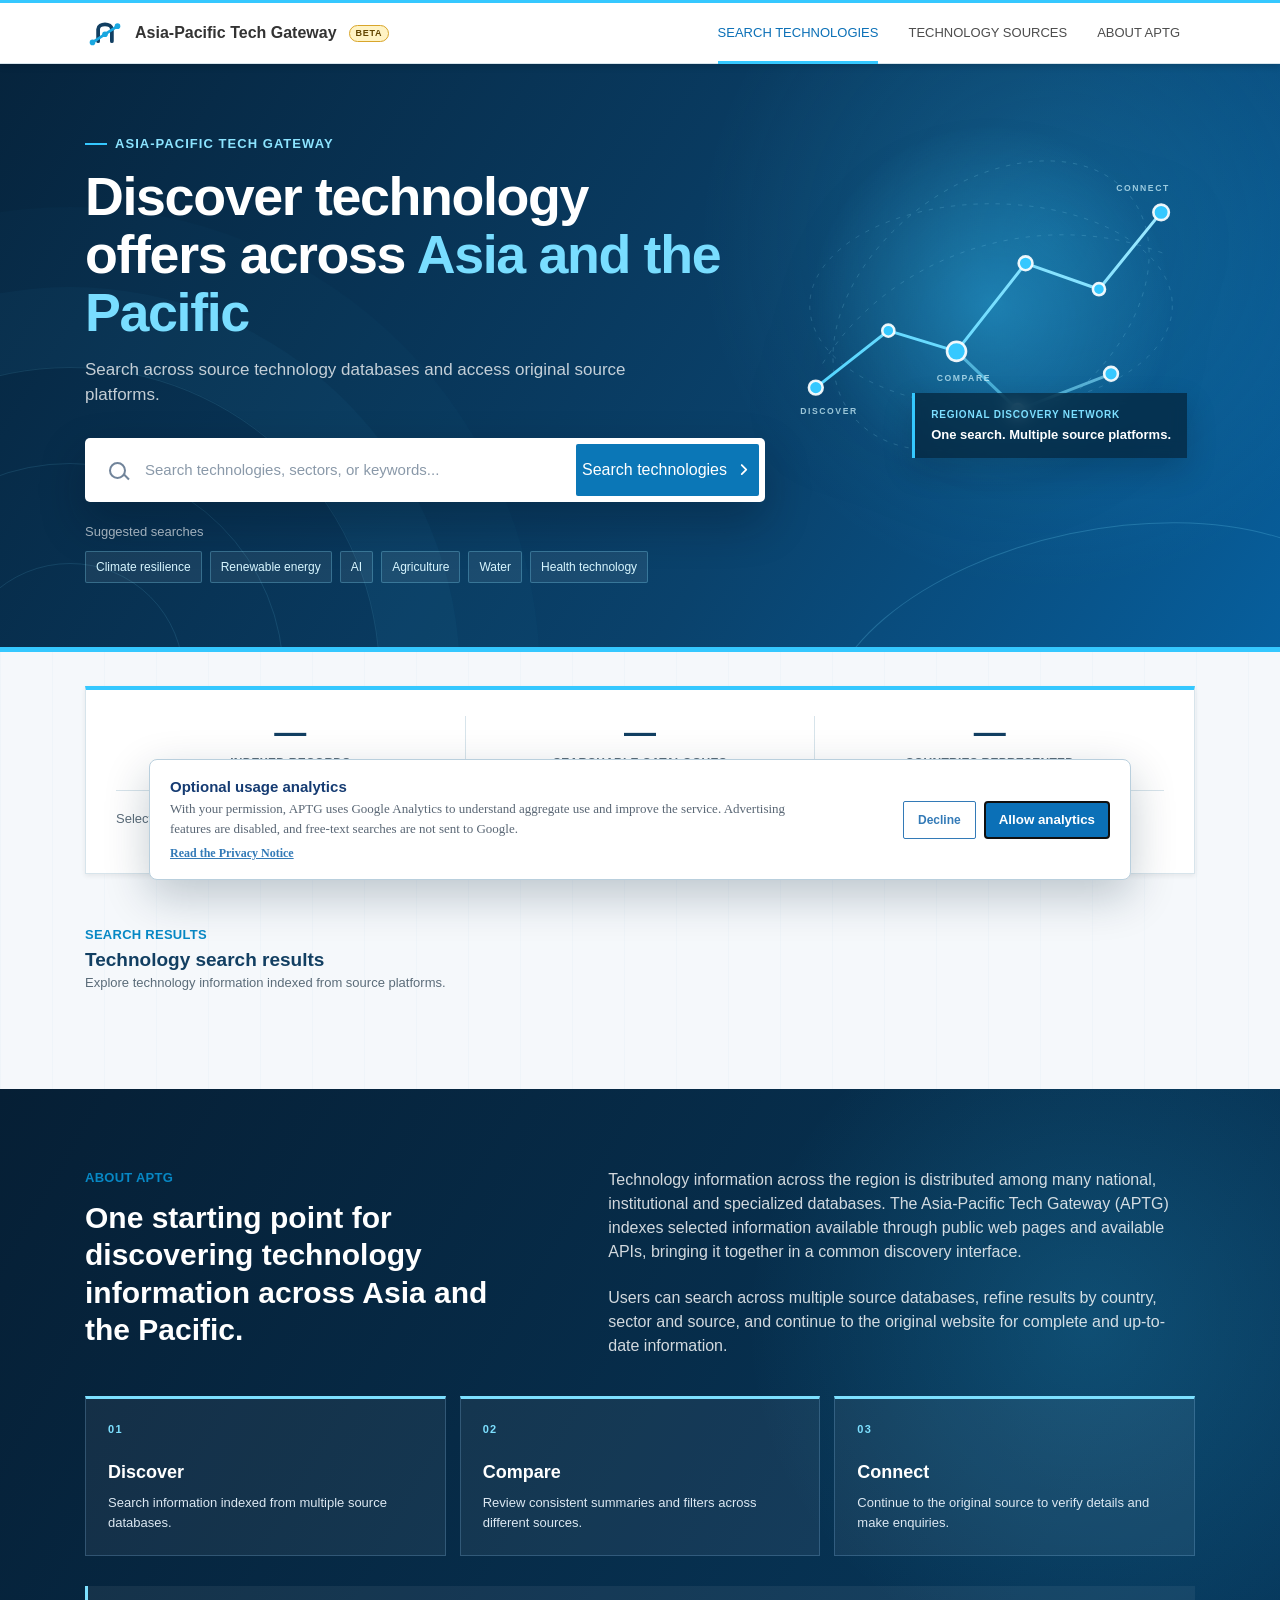
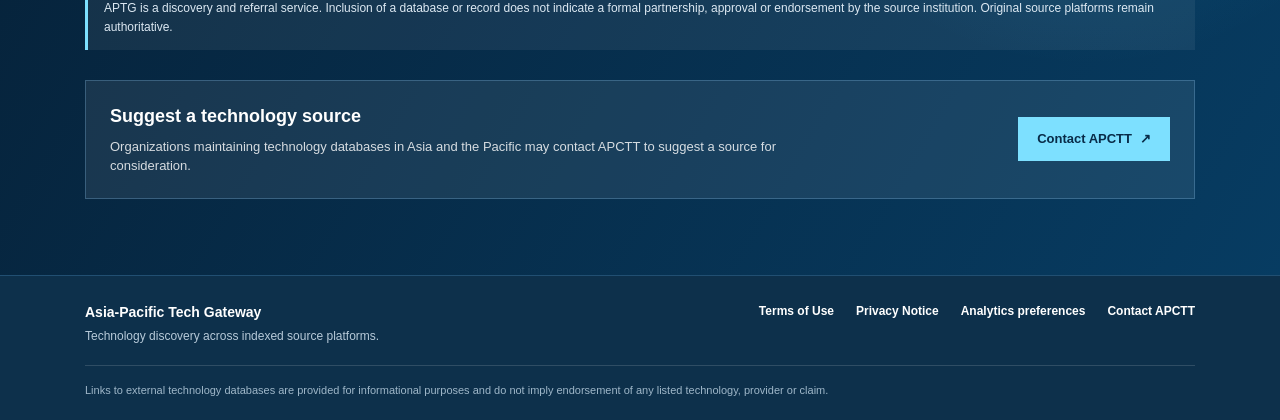
==== frontend/index.html @ a341e131 "Add consent-based GA4 analytics" ====
<!doctype html>
<html lang="en">
  <head>
    <meta charset="UTF-8" />
    <meta name="viewport" content="width=device-width, initial-scale=1.0" />
    <meta
      http-equiv="Content-Security-Policy"
      content="default-src 'self'; base-uri 'self'; object-src 'none'; form-action 'self'; img-src 'self' data: https:; font-src 'self' data: https://fonts.gstatic.com; style-src 'self' 'unsafe-inline' https://fonts.googleapis.com; script-src 'self' https://www.googletagmanager.com; connect-src 'self' http://127.0.0.1:8000 https://apsei-api.onrender.com https://translate.googleapis.com https://www.googletagmanager.com https://*.google-analytics.com; frame-src 'none';"
    />
    <meta
      name="description"
      content="Asia-Pacific Tech Gateway helps users discover technology information indexed from source databases across Asia and the Pacific."
    />
    <title>Asia-Pacific Tech Gateway</title>
    <link rel="icon" type="image/svg+xml" href="assets/tech-gateway-app-icon.svg?v=1" />
    <link rel="preconnect" href="https://fonts.googleapis.com" />
    <link rel="preconnect" href="https://fonts.gstatic.com" crossorigin />
    <link
      href="https://fonts.googleapis.com/css2?family=DM+Sans:wght@400;500;600;700&family=Manrope:wght@600;700;800&family=Roboto:wght@400;500;700&display=swap"
      rel="stylesheet"
    />
    <link rel="stylesheet" href="styles.css?v=23" />
    <link
      id="apctt-theme"
      rel="stylesheet"
      href="apctt-theme.css?v=7"
    />
    <link
      id="energy-concept"
      rel="stylesheet"
      href="energy-concept.css?v=3"
      disabled
    />
    <script src="theme-init.js?v=2"></script>
  </head>
  <body class="prototype-preview">
    <!-- Embed this main element inside the existing Drupal page layout. -->
    <main class="apse">
      <nav class="gateway-nav" aria-label="Technology Gateway sections">
        <div class="gateway-container gateway-nav-inner">
          <a class="gateway-nav-brand" href="#gateway-home">
            <img
              class="gateway-nav-logo"
              src="assets/tech-gateway-mark.svg"
              alt=""
              width="42"
              height="42"
            />
            <strong>Asia-Pacific Tech Gateway</strong>
            <span class="gateway-beta-badge" aria-label="Beta version">Beta</span>
          </a>
          <div class="gateway-nav-links">
            <a class="active" href="#search-results">
              <span class="nav-number">01</span>
              <span class="nav-label-full">Search technologies</span>
              <span class="nav-label-short">Search</span>
            </a>
            <a href="#sources">
              <span class="nav-number">02</span>
              <span class="nav-label-full">Technology sources</span>
              <span class="nav-label-short">Sources</span>
            </a>
            <a href="#about">
              <span class="nav-number">03</span>
              <span class="nav-label-full">About APTG</span>
              <span class="nav-label-short">About</span>
            </a>
          </div>
        </div>
      </nav>

      <div class="app-view" id="view-search">
      <section class="hero" id="gateway-home">
        <div class="hero-pattern" aria-hidden="true"></div>
        <div class="gateway-container hero-content">
          <div class="eyebrow"><span></span> Asia-Pacific Tech Gateway</div>
          <h1>Discover technology offers across <em>Asia and the Pacific</em></h1>
          <p>
            Search across source technology databases and access original source platforms.
          </p>

          <form class="search-form" id="search-form" role="search">
            <label class="visually-hidden" for="search-input">Search technologies</label>
            <span class="search-icon" aria-hidden="true"></span>
            <input
              id="search-input"
              type="search"
              placeholder="Search technologies, sectors, or keywords..."
              autocomplete="off"
            />
            <button class="button button-primary search-button" type="submit">
              <span>Search technologies</span>
              <svg viewBox="0 0 20 20" aria-hidden="true">
                <path d="m7.5 4.5 5 5-5 5" />
              </svg>
            </button>
          </form>

          <div class="popular-searches">
            <span id="popular-searches-label">Suggested searches</span>
            <div class="chip-list" id="popular-chips">
              <button type="button" data-keyword="Climate resilience">Climate resilience</button>
              <button type="button" data-keyword="Renewable energy">Renewable energy</button>
              <button type="button" data-keyword="Artificial intelligence">AI</button>
              <button type="button" data-keyword="Agriculture">Agriculture</button>
              <button type="button" data-keyword="Water treatment">Water</button>
              <button type="button" data-keyword="Health technology">Health technology</button>
            </div>
          </div>

          <div class="hero-network-visual" aria-hidden="true">
            <svg viewBox="0 0 540 430">
              <defs>
                <linearGradient id="gateway-route" x1="0" y1="1" x2="1" y2="0">
                  <stop offset="0" stop-color="#52d5ff"/>
                  <stop offset="1" stop-color="#9ee9ff"/>
                </linearGradient>
                <radialGradient id="gateway-glow">
                  <stop offset="0" stop-color="#35c8ff" stop-opacity=".38"/>
                  <stop offset="1" stop-color="#35c8ff" stop-opacity="0"/>
                </radialGradient>
              </defs>
              <circle class="network-glow" cx="285" cy="215" r="208"/>
              <g class="network-orbits">
                <ellipse cx="285" cy="215" rx="210" ry="118"/>
                <ellipse cx="285" cy="215" rx="140" ry="205" transform="rotate(52 285 215)"/>
                <path d="M90 282C172 150 348 100 486 155"/>
              </g>
              <g class="network-route">
                <path d="M82 310 166 244 245 268 325 166 410 196 482 107"/>
                <path class="route-branch" d="m245 268 71 68 108-42"/>
              </g>
              <g class="network-nodes">
                <circle cx="82" cy="310" r="8"/><circle cx="166" cy="244" r="7"/>
                <circle cx="245" cy="268" r="11"/><circle cx="325" cy="166" r="8"/>
                <circle cx="410" cy="196" r="7"/><circle cx="482" cy="107" r="9"/>
                <circle cx="316" cy="336" r="7"/><circle cx="424" cy="294" r="8"/>
              </g>
              <g class="network-labels">
                <text x="64" y="340">DISCOVER</text>
                <text x="222" y="302">COMPARE</text>
                <text x="430" y="82">CONNECT</text>
              </g>
            </svg>
            <div class="network-caption">
              <span>Regional discovery network</span>
              <strong>One search. Multiple source platforms.</strong>
            </div>
          </div>
        </div>
      </section>

      <section class="search-section" id="search-results">
        <div class="gateway-container">
          <div class="results-toolbar">
            <div class="results-toolbar-filter-row">
              <span class="active-filters-label">Active filters</span>
              <div class="active-filters" id="active-filters" aria-live="polite"></div>
              <button class="text-button" id="clear-filters" type="button">
                Clear all
                <svg viewBox="0 0 18 18" aria-hidden="true"><path d="M4 4l10 10M14 4 4 14" /></svg>
              </button>
            </div>

            <div class="results-toolbar-main">
              <div class="section-heading results-heading">
                <div>
                  <span class="section-kicker">Search results</span>
                  <h2 id="results-title">Technology search results</h2>
                  <p id="results-summary">Explore technology information indexed from source platforms.</p>
                </div>
              </div>

              <div class="global-stats-bar" id="global-stats-bar" aria-live="polite">
                <div class="gsb-stats-row">
                  <div class="gsb-stat">
                    <span class="gsb-stat-number" id="gsb-stat-techs">—</span>
                    <span class="gsb-stat-label" id="gsb-stat-techs-label">Indexed records</span>
                  </div>
                  <div class="gsb-stat">
                    <span class="gsb-stat-number" id="gsb-stat-sources">—</span>
                    <span class="gsb-stat-label">Searchable catalogues</span>
                  </div>
                  <div class="gsb-stat">
                    <span class="gsb-stat-number" id="gsb-stat-countries">—</span>
                    <span class="gsb-stat-label">Countries represented</span>
                  </div>
                </div>
                <p class="gsb-hint">Select one source below for quick filtering, or use the Source platform filter to select multiple.</p>
                <div class="gsb-source-chips" id="gsb-source-chips" role="group" aria-label="Filter by source"></div>
              </div>

              <div class="results-view-toggle" role="group" aria-label="Results layout">
                <button type="button" class="view-toggle-button active" data-results-view="list" aria-pressed="true" title="List view">
                  <span aria-hidden="true">☰</span><span class="visually-hidden">List view</span>
                </button>
                <button type="button" class="view-toggle-button" data-results-view="grid" aria-pressed="false" title="Grid view">
                  <span aria-hidden="true">▦</span><span class="visually-hidden">Grid view</span>
              </div>
            </div>
          </div>

          <div class="search-layout">
            <aside class="filters" aria-label="Search filters">
              <span class="filter-sheet-handle" aria-hidden="true"></span>
              <div class="filters-header">
                <div>
                  <span class="filter-icon" aria-hidden="true"></span>
                  <h3>Filter results</h3>
                </div>
                <div class="filter-header-actions">
                  <button class="text-button reset-filters" type="button">Reset</button>
                  <button class="filter-close" type="button" aria-label="Close filters">×</button>
                </div>
              </div>

              <div class="filter-group">
                <label id="country-filter-label">Country</label>
                <div class="multiselect" id="country-multiselect" data-label="All countries"></div>
              </div>
              <div class="filter-group">
                <label id="sector-filter-label">Sector</label>
                <div class="multiselect" id="sector-multiselect" data-label="All sectors"></div>
              </div>
              <div class="filter-group">
                <label id="dbtype-filter-label">Database type</label>
                <div class="multiselect" id="dbtype-multiselect" data-label="All types"></div>
              </div>
              <div class="filter-group">
                <label id="source-filter-label">Source platform</label>
                <div class="multiselect" id="source-multiselect" data-label="All platforms"></div>
              </div>
              <div class="filter-note">
                <svg viewBox="0 0 20 20" aria-hidden="true">
                  <circle cx="10" cy="10" r="8" /><path d="M10 9v5M10 6.2v.2" />
                </svg>
                <p>Sectors use ISO ICS. Counts reflect indexed catalogue records. A green dot means the source is connected but cannot be counted in advance.</p>
              </div>
            </aside>
            <div class="filter-backdrop" aria-hidden="true" hidden></div>

            <div class="results-column">
              <div class="mobile-results-utility">
                <button class="mobile-filter-button button button-secondary" type="button">
                  <span class="filter-icon" aria-hidden="true"></span>
                  <span>Filters</span>
                  <span class="mobile-filter-count" hidden>0</span>
                </button>
              </div>
              <div id="results-container" aria-live="polite"></div>
            </div>
          </div>
        </div>
      </section>
      </div>

      <div class="app-view" id="view-sources" hidden>
      <section class="sources-section" id="sources">
        <div class="gateway-container">
          <div class="section-heading sources-heading">
            <div>
              <span class="section-kicker">Source coverage</span>
              <h2>Technology sources across Asia and the Pacific</h2>
              <p>Explore source platforms and continue to the original website for authoritative information.</p>
            </div>
            <div class="source-count" id="source-count-badge"><strong>—</strong><span>source platforms</span></div>
          </div>
          <div class="sources-overview" aria-label="How the Gateway connects to technology sources">
            <div class="sources-overview-copy">
              <span class="sources-overview-icon" aria-hidden="true">
                <svg viewBox="0 0 24 24"><circle cx="5" cy="17" r="2.5"/><circle cx="12" cy="12" r="2.5"/><circle cx="19" cy="7" r="2.5"/><path d="m7 15.5 3-2M14 10.5l3-2"/></svg>
              </span>
              <div>
                <h3>A gateway, not another database</h3>
                <p>Searchable metadata helps you find relevant offers. Full records, ownership information and enquiries remain with each source institution.</p>
              </div>
            </div>
            <div class="sources-overview-stats">
              <div><strong id="source-country-count">—</strong><span>countries represented</span></div>
              <div><strong id="source-indexed-count">—</strong><span>searchable catalogues</span></div>
              <div><strong id="source-redirect-count">—</strong><span>external search links</span></div>
            </div>
          </div>
          <div class="source-access-key" aria-label="Source access types">
            <span><i class="access-dot access-dot-searchable" aria-hidden="true"></i><strong>Searchable catalogue</strong> — records can be discovered within the Gateway</span>
            <span><i class="access-dot access-dot-external" aria-hidden="true"></i><strong>External search</strong> — searches continue on the provider’s website</span>
            <a class="source-join-link" href="#about">Know a technology database? Suggest a source <span aria-hidden="true">→</span></a>
          </div>
          <div id="source-cards-grid" class="source-cards-grid"></div>
        </div>
      </section>
      </div>

      <!-- JPO Patent Status Lookup section removed pending further permission
           from JPO on the account's intended use. Markup preserved in git
           history (see commit that removed it) — re-add here and re-enable
           app.js's #jpo-lookup-form handler once approved. -->

      <!-- About section is intentionally outside both .app-view containers —
           persistent footer content shown regardless of which view is active. -->
      <section class="about-section" id="about">
        <div class="gateway-container about-layout">
          <div class="about-intro">
            <div>
              <span class="section-kicker light">About APTG</span>
              <h2>One starting point for discovering technology information across Asia and the Pacific.</h2>
            </div>
            <div class="about-overview">
              <p>
                Technology information across the region is distributed among many national,
                institutional and specialized databases. The Asia-Pacific Tech Gateway (APTG)
                indexes selected information available through public web pages and available
                APIs, bringing it together in a common discovery interface.
              </p>
              <p>
                Users can search across multiple source databases, refine results by country,
                sector and source, and continue to the original website for complete and
                up-to-date information.
              </p>
            </div>
          </div>

          <div class="about-pillars" aria-label="How APTG works">
            <article>
              <span class="about-step">01</span>
              <h3>Discover</h3>
              <p>Search information indexed from multiple source databases.</p>
            </article>
            <article>
              <span class="about-step">02</span>
              <h3>Compare</h3>
              <p>Review consistent summaries and filters across different sources.</p>
            </article>
            <article>
              <span class="about-step">03</span>
              <h3>Connect</h3>
              <p>Continue to the original source to verify details and make enquiries.</p>
            </article>
          </div>

          <p class="about-disclaimer">
            APTG is a discovery and referral service. Inclusion of a database or record
            does not indicate a formal partnership, approval or endorsement by the source
            institution. Original source platforms remain authoritative.
          </p>

          <div class="about-source-cta">
            <div>
              <h3>Suggest a technology source</h3>
              <p>Organizations maintaining technology databases in Asia and the Pacific may contact APCTT to suggest a source for consideration.</p>
            </div>
            <a href="https://apctt.org/form/contact-us" target="_blank" rel="noopener noreferrer">
              Contact APCTT <span aria-hidden="true">↗</span>
            </a>
          </div>
        </div>
      </section>

      <footer class="gateway-legal-footer">
        <div class="gateway-container gateway-legal-footer-inner">
          <div>
            <strong>Asia-Pacific Tech Gateway</strong>
            <p>Technology discovery across indexed source platforms.</p>
          </div>
          <nav aria-label="Legal information">
            <a href="terms-of-use.html">Terms of Use</a>
            <a href="privacy-notice.html">Privacy Notice</a>
            <button type="button" class="footer-privacy-button" data-analytics-preferences>Analytics preferences</button>
            <a href="https://apctt.org/form/contact-us" target="_blank" rel="noopener noreferrer">Contact APCTT</a>
          </nav>
        </div>
        <div class="gateway-container gateway-external-link-note">
          Links to external technology databases are provided for informational purposes and do not imply endorsement of any listed technology, provider or claim.
        </div>
      </footer>
    </main>

    <!-- Source detail page overlay -->
    <div
      id="source-page"
      class="source-page"
      aria-modal="true"
      aria-hidden="true"
      aria-labelledby="source-page-title"
      role="dialog"
    >
      <div class="source-page-inner">
        <div id="source-page-content"></div>
      </div>
    </div>

    <script src="merged-pagination.js?v=1" defer></script>
    <script src="security-utils.js?v=1" defer></script>
    <script src="analytics.js?v=1" defer></script>
    <script src="app.js?v=32" defer></script>
  </body>
</html>
---- frontend/styles.css ----
.prototype-preview {
  margin: 0;
}

.apse {
  --blue-950: #101157;
  --blue-900: #153b72;
  --blue-800: #255f9e;
  --blue-700: #337ab7;
  --blue-600: #2e87c8;
  --blue-100: #e5eff8;
  --blue-50: #f1f6fa;
  --un-blue: #009edb; /* UN/ESCAP brand blue — used sparingly as an accent */
  --ink: #212529;
  --muted: #596674;
  --line: #d5e0ea;
  --soft: #f2f4f6;
  --white: #fff;
  --green: #237a57;
  --green-bg: #eaf7f0;
  --amber: #9b6515;
  --amber-bg: #fff5df;
  --slate-bg: #eef2f6;
  --shadow: 0 8px 28px rgba(16, 17, 87, 0.08);
  --font-body: "DM Sans", Arial, sans-serif;
  --font-display: "Manrope", Arial, sans-serif;
  display: flex;
  flex-direction: column;
  width: 100%;
  min-height: 100vh;
  margin: 0;
  color: var(--ink);
  background: var(--white);
  font-family: var(--font-body);
  line-height: 1.55;
  -webkit-font-smoothing: antialiased;
}

/* When page content is shorter than the viewport (e.g. the blank search
   state, or zoomed way out), stretch the closing About section to fill the
   remaining space instead of leaving bare white background beneath it. */
.apse > .app-view {
  flex: 0 0 auto;
}

.apse,
.apse * {
  box-sizing: border-box;
}

.apse button,
.apse input,
.apse select {
  font: inherit;
}

.apse button,
.apse a {
  -webkit-tap-highlight-color: transparent;
}

.apse a {
  color: inherit;
}

.gateway-container {
  width: min(1180px, calc(100% - 48px));
  margin: 0 auto;
}

.apse .visually-hidden {
  position: absolute;
  width: 1px;
  height: 1px;
  padding: 0;
  margin: -1px;
  overflow: hidden;
  clip: rect(0, 0, 0, 0);
  white-space: nowrap;
  border: 0;
}

.gateway-nav {
  position: sticky;
  z-index: 20;
  top: 0;
  border-bottom: 1px solid #cbd9e5;
  background: rgba(255, 255, 255, 0.97);
  box-shadow: 0 3px 14px rgba(16, 17, 87, 0.06);
  backdrop-filter: blur(10px);
}

.gateway-nav-inner {
  display: flex;
  min-height: 66px;
  align-items: stretch;
  justify-content: space-between;
  gap: 32px;
}

.gateway-nav-brand {
  display: flex;
  min-width: 215px;
  align-items: center;
  flex-direction: row;
  gap: 10px;
  justify-content: center;
  color: var(--blue-950);
  text-decoration: none;
}

.gateway-nav-logo {
  display: block;
  width: 42px;
  height: 42px;
  flex: 0 0 42px;
}

.gateway-nav-brand strong {
  font-family: var(--font-display);
  font-size: 15px;
  line-height: 1.2;
  white-space: nowrap;
}

.gateway-nav-brand span {
  margin-top: 3px;
  color: #708092;
  font-size: 9px;
  font-weight: 600;
  letter-spacing: 0.08em;
  text-transform: uppercase;
}

.gateway-nav-brand .gateway-beta-badge {
  display: inline-flex;
  margin: 0 0 0 2px;
  align-items: center;
  padding: 3px 6px;
  border: 1px solid #d8a52b;
  border-radius: 999px;
  color: #624500;
  background: #fff3c4;
  font-family: var(--font-body);
  font-size: 9px;
  font-weight: 700;
  line-height: 1;
  letter-spacing: 0.08em;
  white-space: nowrap;
}

.gateway-nav-links {
  display: flex;
  align-items: stretch;
}

.gateway-nav-links a {
  position: relative;
  display: flex;
  align-items: center;
  gap: 8px;
  padding: 0 20px;
  color: #4c5e70;
  font-size: 12px;
  font-weight: 700;
  text-decoration: none;
  white-space: nowrap;
}

.gateway-nav-links a::after {
  position: absolute;
  right: 20px;
  bottom: -1px;
  left: 20px;
  height: 3px;
  background: var(--blue-700);
  content: "";
  opacity: 0;
  transform: scaleX(0.5);
  transition: 0.2s ease;
}

.gateway-nav-links a:hover,
.gateway-nav-links a.active {
  color: var(--blue-700);
}

.gateway-nav-links a:hover::after,
.gateway-nav-links a.active::after {
  opacity: 1;
  transform: scaleX(1);
}

.nav-number {
  color: #91a3b4;
  font-size: 9px;
  font-weight: 700;
}

.nav-label-short {
  display: none;
}

.hero {
  position: relative;
  overflow: hidden;
  border-bottom: 1px solid #d5e0ea;
  background:
    linear-gradient(90deg, rgba(51, 122, 183, 0.055) 1px, transparent 1px),
    linear-gradient(rgba(51, 122, 183, 0.055) 1px, transparent 1px),
    linear-gradient(135deg, #ffffff 0%, #edf5fb 100%);
  background-size: 48px 48px, 48px 48px, auto;
}

.hero-pattern {
  position: absolute;
  top: -115px;
  right: -80px;
  width: 530px;
  height: 530px;
  border: 1px solid rgba(51, 122, 183, 0.12);
  border-radius: 50%;
  box-shadow:
    0 0 0 65px rgba(51, 122, 183, 0.03),
    0 0 0 130px rgba(51, 122, 183, 0.02);
}

.hero-pattern::before,
.hero-pattern::after {
  position: absolute;
  border: 1px solid rgba(51, 122, 183, 0.12);
  border-radius: 50%;
  content: "";
}

.hero-pattern::before {
  inset: 95px;
}

.hero-pattern::after {
  inset: 195px;
  background: rgba(255, 255, 255, 0.42);
}

.hero-content {
  position: relative;
  z-index: 1;
  max-width: 980px;
  padding-top: 68px;
  padding-bottom: 70px;
  text-align: center;
}

.hero-network-visual {
  display: none;
}

.eyebrow,
.section-kicker {
  color: var(--blue-700);
  font-size: 12px;
  font-weight: 700;
  letter-spacing: 0.16em;
  text-transform: uppercase;
}

.eyebrow {
  display: inline-flex;
  align-items: center;
  gap: 8px;
}

.eyebrow span {
  width: 22px;
  height: 2px;
  background: var(--un-blue);
}

.apse h1,
.apse h2,
.apse h3 {
  margin-top: 0;
  font-family: var(--font-display);
}

.hero h1 {
  max-width: 850px;
  margin: 19px auto 18px;
  color: #101157;
  font-size: clamp(36px, 5.1vw, 60px);
  line-height: 1.12;
  letter-spacing: -0.035em;
}

.hero h1 em {
  color: #337ab7;
  font-style: normal;
}

.hero-content > p {
  max-width: 670px;
  margin: 0 auto 36px;
  color: #526c86;
  font-size: 18px;
}

.search-form {
  display: flex;
  width: min(850px, 100%);
  min-height: 70px;
  margin: 0 auto;
  padding: 7px;
  border: 1px solid #b9cfe1;
  border-radius: 4px;
  background: var(--white);
  box-shadow: 0 12px 30px rgba(16, 17, 87, 0.11);
}

.search-icon {
  position: relative;
  flex: 0 0 52px;
}

.search-icon::before {
  position: absolute;
  top: 18px;
  left: 18px;
  width: 13px;
  height: 13px;
  border: 2px solid #71849a;
  border-radius: 50%;
  content: "";
}

.search-icon::after {
  position: absolute;
  top: 32px;
  left: 32px;
  width: 7px;
  height: 2px;
  background: #71849a;
  content: "";
  transform: rotate(45deg);
}

.search-form input {
  min-width: 0;
  flex: 1;
  border: 0;
  outline: 0;
  color: var(--ink);
  font-size: 16px;
}

.search-form input::placeholder {
  color: #8a99a9;
}

.button {
  display: inline-flex;
  align-items: center;
  justify-content: center;
  border-radius: 3px;
  font-weight: 700;
  text-decoration: none;
  cursor: pointer;
  transition: 0.2s ease;
}

.button-primary {
  border: 1px solid var(--blue-700);
  color: var(--white);
  background: var(--blue-700);
}

.apse a.button-primary {
  color: var(--white);
}

.button-primary:hover {
  border-color: var(--blue-900);
  background: var(--blue-900);
}

.search-button {
  min-width: 195px;
  gap: 8px;
  border: 0;
}

.search-button svg {
  width: 18px;
  fill: none;
  stroke: currentColor;
  stroke-linecap: round;
  stroke-linejoin: round;
  stroke-width: 2;
}

.popular-searches {
  display: flex;
  align-items: flex-start;
  flex-direction: column;
  justify-content: center;
  gap: 10px;
  margin-top: 25px;
  color: #6b7d91;
  font-size: 13px;
}

#popular-searches-label {
  white-space: nowrap;
}

.chip-list {
  display: flex;
  flex-wrap: wrap;
  justify-content: flex-start;
  gap: 8px;
}

.chip-list button {
  padding: 7px 12px;
  border: 1px solid #c5d7e6;
  border-radius: 3px;
  color: #395c7f;
  background: rgba(255, 255, 255, 0.75);
  font-size: 12px;
  cursor: pointer;
}

.chip-list button:hover {
  border-color: var(--blue-600);
  color: var(--blue-800);
  background: var(--white);
}

.search-section {
  padding: 32px 0 92px;
}

.sources-section {
  padding: 82px 0 92px;
}

.section-heading {
  display: flex;
  align-items: flex-end;
  justify-content: space-between;
  gap: 32px;
  margin-bottom: 35px;
}

.section-heading h2 {
  margin: 8px 0 7px;
  color: var(--blue-950);
  font-size: clamp(27px, 3vw, 36px);
  line-height: 1.2;
  letter-spacing: -0.025em;
}

.section-heading p {
  margin: 0;
  color: var(--muted);
}

#results-summary {
  color: #6b7d91;
  font-size: 12px;
  font-weight: 600;
}

.text-button {
  display: inline-flex;
  align-items: center;
  gap: 7px;
  padding: 8px 0;
  border: 0;
  color: var(--blue-700);
  background: transparent;
  font-size: 13px;
  font-weight: 700;
  cursor: pointer;
}

.text-button svg {
  width: 15px;
  fill: none;
  stroke: currentColor;
  stroke-linecap: round;
  stroke-width: 1.7;
}

.global-stats-bar {
  display: flex;
  flex-direction: column;
  gap: 22px;
  margin-bottom: 28px;
  padding: 36px 40px;
  border: 1px solid var(--blue-100);
  border-radius: 16px;
  background: var(--white);
  box-shadow: 0 18px 40px -22px rgba(16, 17, 87, 0.28);
}

.apse.has-active-search .global-stats-bar {
  gap: 0;
  padding: 18px 24px;
}

.apse.has-active-search .gsb-hint,
.apse.has-active-search .gsb-source-chips {
  display: none;
}

.apse.has-active-search .gsb-stat {
  flex-direction: row;
  justify-content: center;
  gap: 9px;
}

.apse.has-active-search .gsb-stat-number {
  font-size: 25px;
}

.apse.has-active-search .gsb-stat-label {
  font-size: 11px;
}

.gsb-stats-row {
  display: flex;
  justify-content: space-around;
  text-align: center;
}

.gsb-stat {
  display: flex;
  flex: 1 1 0;
  flex-direction: column;
  align-items: center;
  gap: 6px;
  padding: 0 16px;
  border-left: 1px solid var(--blue-100);
}

.gsb-stat:first-child {
  border-left: none;
}

.gsb-stat-number {
  color: var(--blue-800);
  font-family: var(--font-display);
  font-size: 38px;
  font-weight: 800;
  line-height: 1;
}

.gsb-stat-label {
  color: var(--muted);
  font-size: 12px;
  font-weight: 600;
  letter-spacing: 0.04em;
  text-transform: uppercase;
}

.gsb-hint {
  margin: 0;
  padding-top: 18px;
  border-top: 1px solid var(--blue-100);
  color: var(--muted);
  font-size: 13px;
}

.gsb-source-chips {
  display: flex;
  flex-wrap: wrap;
  gap: 12px;
}

.gsb-chip {
  display: inline-flex;
  align-items: center;
  gap: 6px;
  padding: 9px 16px;
  border: 1px solid var(--blue-100);
  border-radius: 999px;
  background: var(--blue-50);
  color: var(--ink);
  font-family: var(--font-body);
  font-size: 13px;
  font-weight: 600;
  cursor: pointer;
  transition: background-color 0.15s ease, border-color 0.15s ease, color 0.15s ease;
}

.gsb-chip span {
  color: var(--blue-700);
  font-weight: 800;
}

.gsb-chip:hover {
  border-color: var(--blue-700);
}

.gsb-chip.active {
  border-color: var(--blue-700);
  background: var(--blue-700);
  color: var(--white);
}

.gsb-chip.active span {
  color: var(--white);
}

.search-layout {
  display: grid;
  grid-template-columns: 245px minmax(0, 1fr);
  gap: 38px;
  align-items: start;
}

.apse:not(.has-active-search) .search-layout {
  grid-template-columns: 1fr;
}

.apse:not(.has-active-search) .filters,
.apse:not(.has-active-search) .mobile-filter-button {
  display: none;
}

.active-filters {
  display: flex;
  flex-wrap: wrap;
  gap: 8px;
  margin: -10px 0 22px;
}

.active-filters[hidden] {
  display: none;
}

.active-filter-chip {
  display: inline-flex;
  min-height: 34px;
  align-items: center;
  gap: 8px;
  padding: 6px 10px 6px 12px;
  border: 1px solid var(--blue-100);
  border-radius: 999px;
  color: var(--blue-800);
  background: var(--blue-50);
  font: 600 12px/1.2 var(--font-body);
  cursor: pointer;
}

.active-filter-chip:hover,
.active-filter-chip:focus-visible {
  border-color: var(--blue-700);
  outline: none;
}

.filters {
  position: sticky;
  top: 106px;
  padding: 24px 22px;
  border: 1px solid var(--line);
  border-radius: 4px;
  background: var(--white);
}

.filters-header {
  display: flex;
  align-items: center;
  justify-content: space-between;
  margin-bottom: 24px;
  padding-bottom: 18px;
  border-bottom: 1px solid var(--line);
}

.filters-header > div {
  display: flex;
  align-items: center;
  gap: 10px;
}

.filters h3 {
  margin: 0;
  font-size: 16px;
}

.filter-icon {
  position: relative;
  display: inline-block;
  width: 16px;
  height: 15px;
}

.filter-icon::before {
  position: absolute;
  inset: 1px 0 auto;
  height: 2px;
  background: currentColor;
  box-shadow: 0 6px currentColor, 0 12px currentColor;
  content: "";
}

.filter-icon::after {
  position: absolute;
  top: -1px;
  left: 4px;
  width: 3px;
  height: 5px;
  border: 2px solid var(--white);
  background: currentColor;
  box-shadow: 6px 6px 0 -2px var(--white), 6px 6px 0 0 currentColor, -2px 12px 0 -2px var(--white), -2px 12px 0 0 currentColor;
  content: "";
}

.filter-close {
  display: none;
  border: 0;
  background: transparent;
  font-size: 26px;
}

.filter-group {
  margin-bottom: 18px;
}

.filter-group label {
  display: block;
  margin-bottom: 7px;
  color: #344b63;
  font-size: 12px;
  font-weight: 700;
}

.filter-group select {
  width: 100%;
  height: 43px;
  padding: 0 36px 0 12px;
  border: 1px solid #ced9e3;
  border-radius: 3px;
  outline: 0;
  color: #4c6074;
  background: var(--white);
  font-size: 13px;
}

.filter-group select:focus {
  border-color: var(--blue-600);
  box-shadow: 0 0 0 3px rgba(31, 120, 207, 0.1);
}

.multiselect {
  position: relative;
}

.multiselect-toggle {
  display: flex;
  width: 100%;
  height: 43px;
  align-items: center;
  justify-content: space-between;
  padding: 0 12px;
  border: 1px solid #ced9e3;
  border-radius: 3px;
  outline: 0;
  color: #4c6074;
  background: var(--white);
  font-size: 13px;
  text-align: left;
  cursor: pointer;
}

.multiselect-toggle:hover,
.multiselect-toggle:focus {
  border-color: var(--blue-600);
}

.multiselect-toggle svg {
  width: 14px;
  flex: 0 0 14px;
  fill: none;
  stroke: #7c8ea1;
  stroke-linecap: round;
  stroke-width: 1.7;
}

.multiselect-toggle span {
  overflow: hidden;
  white-space: nowrap;
  text-overflow: ellipsis;
}

.multiselect-panel {
  position: absolute;
  z-index: 30;
  top: calc(100% + 4px);
  left: 0;
  overflow-y: auto;
  width: 100%;
  max-height: 200px;
  padding: 6px;
  border: 1px solid var(--line);
  border-radius: 4px;
  background: var(--white);
  box-shadow: 0 10px 28px rgba(16, 17, 87, 0.14);
  scrollbar-width: thin;
  scrollbar-color: #c2d4e5 var(--soft);
}

.multiselect-panel::-webkit-scrollbar {
  width: 5px;
}

.multiselect-panel::-webkit-scrollbar-track {
  background: var(--soft);
  border-radius: 3px;
}

.multiselect-panel::-webkit-scrollbar-thumb {
  border-radius: 3px;
  background: #c2d4e5;
}

.multiselect-panel::-webkit-scrollbar-thumb:hover {
  background: var(--blue-600);
}

.multiselect-option {
  display: flex;
  align-items: center;
  gap: 8px;
  padding: 7px 8px;
  border-radius: 3px;
  color: var(--ink);
  font-size: 13px;
  cursor: pointer;
}

.multiselect-option:hover {
  background: var(--soft);
}

.multiselect-option input {
  accent-color: var(--blue-700);
}

.filter-note {
  display: flex;
  gap: 9px;
  margin-top: 26px;
  padding: 13px;
  border-radius: 3px;
  color: #55708c;
  background: var(--blue-50);
}

.filter-note svg {
  flex: 0 0 17px;
  width: 17px;
  fill: none;
  stroke: var(--blue-700);
  stroke-linecap: round;
  stroke-width: 1.6;
}

.filter-note p {
  margin: 0;
  font-size: 11px;
  line-height: 1.45;
}

.mobile-filter-button {
  display: none;
}

.source-group {
  margin-bottom: 30px;
  overflow: hidden;
  border: 1px solid var(--line);
  border-radius: 4px;
  background: var(--white);
  box-shadow: 0 5px 20px rgba(18, 54, 88, 0.045);
}

.group-header {
  display: flex;
  align-items: center;
  justify-content: space-between;
  gap: 20px;
  padding: 19px 22px;
  border-bottom: 1px solid var(--line);
  background: #f4f7f9;
}

.group-source {
  display: flex;
  align-items: center;
  gap: 13px;
}

.source-initial {
  display: grid;
  width: 41px;
  height: 41px;
  flex: 0 0 41px;
  place-items: center;
  border: 1px solid #c6dbef;
  border-radius: 6px;
  color: var(--blue-800);
  background: var(--blue-100);
  font-family: var(--font-display);
  font-size: 15px;
  font-weight: 800;
}

.group-source h3 {
  margin: 0 0 2px;
  color: #183a5c;
  font-size: 16px;
}

.group-source p {
  margin: 0;
  color: #708196;
  font-size: 12px;
}

.group-meta {
  display: flex;
  align-items: center;
  gap: 12px;
}

.result-count {
  color: #6b7d91;
  font-size: 12px;
}

.status {
  display: inline-flex;
  align-items: center;
  gap: 6px;
  padding: 5px 9px;
  border-radius: 99px;
  font-size: 10px;
  font-weight: 700;
  white-space: nowrap;
}

.status::before {
  width: 5px;
  height: 5px;
  border-radius: 50%;
  background: currentColor;
  content: "";
}

.status-metadata {
  color: var(--green);
  background: var(--green-bg);
}

.status-redirect {
  color: var(--amber);
  background: var(--amber-bg);
}

.status-listed {
  color: #5b6c80;
  background: var(--slate-bg);
}

.technology-list {
  display: grid;
  grid-template-columns: 1fr 1fr;
}

.merged-grid-wrap {
  overflow: hidden;
  border: 1px solid var(--line);
  border-radius: 4px;
  background: var(--white);
  box-shadow: 0 5px 20px rgba(18, 54, 88, 0.045);
}

.technology-card {
  display: flex;
  min-width: 0;
  flex-direction: column;
  padding: 25px 25px 23px;
}

.technology-card:nth-child(odd) {
  border-right: 1px solid var(--line);
}

.technology-card:nth-child(n + 3) {
  border-top: 1px solid var(--line);
}

.technology-card.external-card {
  background: var(--surface-2, #f8f9fa);
  opacity: 0.92;
}

.card-external-link {
  display: inline-block;
  margin-top: 4px;
  padding: 9px 13px;
  font-size: 12px;
}

.card-top-row {
  display: flex;
  align-items: center;
  justify-content: space-between;
  gap: 8px;
  margin-bottom: 10px;
}

.card-top-row .card-sector {
  margin-bottom: 0;
}

.card-source-pill {
  overflow: hidden;
  max-width: 55%;
  padding: 3px 9px;
  border: 1px solid var(--blue-100);
  border-radius: 99px;
  color: var(--blue-800);
  background: var(--blue-50);
  font-size: 10px;
  font-weight: 700;
  white-space: nowrap;
  text-overflow: ellipsis;
}

.card-sector {
  margin-bottom: 10px;
  color: var(--blue-700);
  font-size: 10px;
  font-weight: 700;
  letter-spacing: 0.1em;
  text-transform: uppercase;
}

.technology-card h4 {
  margin: 0 0 10px;
  color: #173957;
  font-family: var(--font-display);
  font-size: 17px;
  line-height: 1.35;
}

.technology-card > p,
.technology-card .card-summary {
  display: -webkit-box;
  min-height: 41px;
  margin: 0 0 16px;
  overflow: hidden;
  color: #617387;
  font-size: 13px;
  line-height: 1.55;
  -webkit-box-orient: vertical;
  -webkit-line-clamp: 3;
}

.technology-card.translated .card-summary {
  display: block;
  overflow: visible;
  -webkit-line-clamp: unset;
}

.patent-record-card .patent-applicant {
  display: block;
  min-height: 0;
  margin: 0 0 14px;
  overflow: visible;
  color: #455e74;
  font-size: 13px;
  line-height: 1.5;
  -webkit-line-clamp: unset;
}

.patent-applicant span {
  display: block;
  margin-bottom: 3px;
  color: #718196;
  font-size: 10px;
  font-weight: 700;
  letter-spacing: 0.08em;
  text-transform: uppercase;
}

.patent-card-meta {
  margin-top: 0;
}

.card-keywords {
  display: flex;
  flex-wrap: wrap;
  gap: 5px;
  margin: 0 0 14px;
}

.keyword-tag {
  padding: 3px 8px;
  border-radius: 3px;
  background: var(--blue-50);
  color: var(--blue-800);
  font-size: 11px;
  font-weight: 600;
}

.card-actions {
  display: flex;
  align-items: center;
  flex-wrap: wrap;
  gap: 8px;
  margin-top: auto;
  padding-top: 4px;
}

.card-detail-disclosure {
  margin: -4px 0 13px;
}

.card-detail-disclosure summary {
  width: fit-content;
  color: var(--blue-700);
  font-size: 12px;
  font-weight: 700;
  cursor: pointer;
}

.card-detail-disclosure .card-detail-panel {
  margin-bottom: 0;
}

.external-link-note {
  color: var(--muted);
  font-size: 10px;
}

.card-detail-panel {
  margin: 14px 0 10px;
  padding: 14px;
  border: 1px solid var(--line);
  border-radius: 4px;
  background: var(--soft);
  display: grid;
  gap: 8px;
}

.detail-row {
  display: grid;
  grid-template-columns: 120px 1fr;
  gap: 8px;
  font-size: 12px;
  line-height: 1.45;
}

.detail-label {
  color: var(--muted);
  font-weight: 700;
}

.detail-value {
  color: var(--ink);
}

.jst-contact-details {
  display: grid;
  gap: 8px;
  margin-top: 2px;
  padding-top: 10px;
  border-top: 1px solid var(--line);
}

.jst-contact-details a {
  color: var(--blue-700);
  font-weight: 700;
}

.jst-contact-details p {
  margin: 0;
  color: var(--muted);
  font-size: 11px;
  line-height: 1.45;
}

.card-contact-link {
  min-height: 35px;
  padding: 8px 12px;
}

.card-details {
  display: flex;
  flex-wrap: wrap;
  gap: 7px 14px;
  margin-top: auto;
  margin-bottom: 18px;
  color: #718196;
  font-size: 11px;
}

.browse-prompt {
  min-height: 280px;
  padding: 64px 36px;
}

.browse-prompt h3 {
  max-width: 620px;
  margin-right: auto;
  margin-left: auto;
  font-size: clamp(24px, 3vw, 34px);
}

.browse-prompt p {
  max-width: 680px;
  margin-right: auto;
  margin-left: auto;
}

.browse-prompt-kicker {
  display: block;
  margin-bottom: 10px;
  color: var(--blue-700);
  font-size: 11px;
  font-weight: 800;
  letter-spacing: 0.1em;
  text-transform: uppercase;
}

.empty-state.browse-prompt-compact {
  min-height: 0;
  padding: 28px 32px;
  text-align: left;
}

.empty-state.browse-prompt-compact p {
  max-width: none;
  margin: 0;
}

.card-details span {
  display: inline-flex;
  align-items: center;
  gap: 5px;
}

.card-details span::before {
  width: 4px;
  height: 4px;
  border-radius: 50%;
  background: #9db0c3;
  content: "";
}

.card-link {
  display: inline-flex;
  align-items: center;
  align-self: flex-start;
  gap: 8px;
  color: var(--blue-700);
  font-size: 12px;
  font-weight: 700;
  text-decoration: none;
}

.card-link:hover {
  color: var(--blue-950);
}

.card-link span {
  transition: transform 0.2s ease;
}

.card-link:hover span {
  transform: translateX(3px);
}

.redirect-card {
  display: flex;
  align-items: center;
  justify-content: space-between;
  gap: 30px;
  padding: 27px 25px;
}

.redirect-card h4 {
  margin: 0 0 5px;
  font-family: var(--font-display);
  font-size: 16px;
}

.redirect-card p {
  margin: 0;
  color: var(--muted);
  font-size: 13px;
}

.button-secondary {
  min-height: 42px;
  padding: 0 16px;
  border: 1px solid var(--blue-700);
  color: var(--blue-700);
  background: var(--white);
  font-size: 12px;
  white-space: nowrap;
}

.button-secondary:hover {
  color: var(--white);
  background: var(--blue-700);
}

.empty-state {
  padding: 64px 30px;
  border: 1px solid var(--line);
  border-radius: 8px;
  text-align: center;
  background: var(--soft);
}

.empty-state h3 {
  margin-bottom: 8px;
}

.empty-state p {
  margin: 0;
  color: var(--muted);
}

.results-warning {
  margin: 0 0 16px;
  padding: 11px 14px;
  border: 1px solid #e4c56a;
  border-radius: 4px;
  color: #684f00;
  background: #fff8dc;
  font-size: 13px;
}

.browse-prompt {
  background: var(--blue-50);
  border-color: var(--blue-100);
}

.browse-prompt a {
  color: var(--blue-700);
  font-weight: 700;
}

.sources-section {
  border-top: 5px solid var(--blue-700);
  background: #eef1f4;
}

.jpo-lookup-section {
  padding: 76px 0;
  border-top: 5px solid var(--un-blue);
  background: var(--white);
}

.jpo-lookup-form {
  display: flex;
  gap: 12px;
  max-width: 640px;
  margin-top: 8px;
}

.jpo-lookup-form input {
  flex: 1;
  height: 48px;
  padding: 0 16px;
  border: 1px solid #ced9e3;
  border-radius: 3px;
  color: var(--ink);
  font-size: 14px;
  outline: 0;
}

.jpo-lookup-form input:focus {
  border-color: var(--blue-600);
  box-shadow: 0 0 0 3px rgba(31, 120, 207, 0.1);
}

#jpo-lookup-result {
  margin-top: 24px;
}

.jpo-result-card {
  max-width: 640px;
  padding: 25px;
  border: 1px solid var(--line);
  border-radius: 4px;
  background: var(--soft);
}

.jpo-error p {
  color: var(--amber);
}

.source-count {
  display: flex;
  align-items: center;
  gap: 9px;
  color: var(--muted);
}

.source-count strong {
  color: var(--blue-800);
  font-family: var(--font-display);
  font-size: 28px;
}

.source-count span {
  max-width: 70px;
  font-size: 11px;
  line-height: 1.25;
}

.table-wrap {
  overflow-x: auto;
  border: 1px solid var(--line);
  border-radius: 4px;
  background: var(--white);
  box-shadow: var(--shadow);
}

.apse table {
  width: 100%;
  border-collapse: collapse;
  text-align: left;
}

.apse th {
  padding: 15px 20px;
  border-bottom: 1px solid var(--line);
  color: #65768a;
  background: #f8fafc;
  font-size: 10px;
  letter-spacing: 0.07em;
  text-transform: uppercase;
}

.apse td {
  padding: 18px 20px;
  border-bottom: 1px solid #e8edf2;
  color: #5f7185;
  font-size: 12px;
}

.apse tr:last-child td {
  border-bottom: 0;
}

.apse td:first-child {
  color: #24415e;
  font-weight: 700;
}

.table-link {
  color: var(--blue-700);
  font-weight: 700;
  text-decoration: none;
  white-space: nowrap;
}

.table-link:hover {
  text-decoration: underline;
}

/* ── Source detail cards grid ──────────────────────────────────────────────── */

.source-cards-grid {
  display: grid;
  grid-template-columns: repeat(2, minmax(0, 1fr));
  gap: 18px;
  margin-top: 24px;
}

.source-detail-card {
  display: flex;
  flex-direction: column;
  gap: 15px;
  min-width: 0;
  padding: 24px;
  background: var(--white);
  border: 1px solid var(--line);
  border-radius: 6px;
  box-shadow: var(--shadow);
}

.sdc-header {
  display: flex;
  align-items: flex-start;
  justify-content: space-between;
  gap: 12px;
}

.sdc-identity {
  display: flex;
  align-items: flex-start;
  gap: 12px;
  min-width: 0;
}

.sdc-initial {
  flex-shrink: 0;
  width: 44px;
  height: 44px;
  font-size: 14px;
}

.sdc-name {
  margin: 0;
  color: var(--blue-900);
  font-family: var(--font-display);
  font-size: 17px;
  font-weight: 700;
  line-height: 1.3;
}

.sdc-institution {
  margin: 2px 0 0;
  color: var(--muted);
  font-size: 12px;
  line-height: 1.4;
}

.sdc-access-row {
  display: flex;
  align-items: center;
  justify-content: space-between;
  gap: 12px;
  padding-bottom: 13px;
  border-bottom: 1px solid var(--line);
}

.sdc-provenance {
  margin: -6px 0 0;
  color: #60758a;
  font-size: 11px;
  font-weight: 500;
}

.sp-provenance {
  margin: 5px 0 0;
  color: var(--muted);
  font-size: 12px;
  font-weight: 500;
}

.sdc-country {
  margin: 0;
  color: #4d6175;
  font-size: 12px;
}

.sdc-access {
  display: inline-flex;
  align-items: center;
  gap: 6px;
  color: #3d5166;
  font-size: 11px;
  font-weight: 700;
  white-space: nowrap;
}

.sdc-access i {
  width: 7px;
  height: 7px;
  border-radius: 50%;
  background: #1f8a70;
}

.sdc-access.is-external i {
  background: #d28a16;
}

.sdc-catalogue-size {
  display: flex;
  align-items: baseline;
  gap: 7px;
}

.sdc-catalogue-size strong {
  color: var(--blue-800);
  font-family: var(--font-display);
  font-size: 25px;
  line-height: 1;
}

.sdc-catalogue-size span {
  color: var(--muted);
  font-size: 11px;
}

.sdc-stat-number {
  color: var(--blue-800);
  font-family: var(--font-display);
  font-size: 26px;
  font-weight: 800;
}

.sdc-stat-label {
  color: var(--muted);
  font-size: 12px;
}

.sdc-description {
  margin: 0;
  color: var(--ink);
  font-size: 13px;
  line-height: 1.6;
}

.sdc-capabilities {
  display: flex;
  flex-wrap: wrap;
  gap: 6px;
}

.sdc-capabilities span {
  padding: 5px 8px;
  border: 1px solid #d8e4eb;
  border-radius: 3px;
  color: #3d617c;
  background: #f6fafc;
  font-size: 10px;
  font-weight: 700;
}

.sdc-actions {
  display: flex;
  flex-wrap: wrap;
  gap: 8px;
  margin-top: auto;
  padding-top: 4px;
}

.sdc-search-btn {
  cursor: pointer;
}

.sources-overview {
  display: grid;
  grid-template-columns: minmax(0, 1.15fr) minmax(360px, 0.85fr);
  gap: 24px;
  padding: 24px;
  border: 1px solid #cbdce6;
  border-top: 4px solid var(--blue-700);
  background: var(--white);
  box-shadow: var(--shadow);
}

.sources-overview-copy {
  display: flex;
  align-items: flex-start;
  gap: 15px;
}

.sources-overview-icon {
  display: grid;
  flex: 0 0 42px;
  width: 42px;
  height: 42px;
  place-items: center;
  color: var(--blue-700);
  background: var(--blue-50);
}

.sources-overview-icon svg {
  width: 25px;
  height: 25px;
  fill: var(--white);
  stroke: currentColor;
  stroke-width: 1.8;
}

.sources-overview h3 {
  margin: 0 0 6px;
  color: var(--blue-900);
  font-family: var(--font-display);
  font-size: 16px;
}

.sources-overview p {
  max-width: 620px;
  margin: 0;
  color: var(--muted);
  font-size: 13px;
  line-height: 1.55;
}

.sources-overview-stats {
  display: grid;
  grid-template-columns: repeat(3, 1fr);
  border-left: 1px solid var(--line);
}

.sources-overview-stats > div {
  display: flex;
  align-items: center;
  flex-direction: column;
  justify-content: center;
  min-width: 0;
  padding: 4px 14px;
  text-align: center;
}

.sources-overview-stats > div + div {
  border-left: 1px solid var(--line);
}

.sources-overview-stats strong {
  color: var(--blue-800);
  font-family: var(--font-display);
  font-size: 27px;
  line-height: 1;
}

.sources-overview-stats span {
  margin-top: 6px;
  color: var(--muted);
  font-size: 10px;
  line-height: 1.3;
}

.source-access-key {
  display: flex;
  flex-wrap: wrap;
  gap: 10px 24px;
  margin-top: 18px;
  color: var(--muted);
  font-size: 11px;
}

.source-access-key > span {
  display: inline-flex;
  align-items: center;
}

.source-access-key strong {
  margin-right: 3px;
  color: #3d5166;
}

.access-dot {
  width: 8px;
  height: 8px;
  margin-right: 7px;
  border-radius: 50%;
}

.access-dot-searchable {
  background: #1f8a70;
}

.access-dot-external {
  background: #d28a16;
}

.source-access-key .source-join-link {
  margin-left: auto;
  color: var(--blue-700);
  font-weight: 700;
  text-decoration: none;
}

.source-join-link:hover {
  text-decoration: underline;
}

/* ── NTB slow-lane spinner ───────────────────────────────────────────────────── */

.ntb-spinner {
  padding: 24px 20px;
  color: var(--muted);
  font-size: 0.9rem;
}

/* ── Pagination ──────────────────────────────────────────────────────────────── */

.pagination-bar {
  display: flex;
  align-items: center;
  justify-content: center;
  flex-wrap: wrap;
  gap: 4px;
  padding: 20px 24px;
  border-top: 1px solid var(--line);
}

.pagination-page-btn {
  min-width: 36px;
  height: 36px;
  padding: 0 8px;
  border: 1px solid var(--line);
  border-radius: 6px;
  background: var(--white);
  color: var(--ink);
  font-size: 13px;
  cursor: pointer;
  transition: background 0.15s, color 0.15s, border-color 0.15s;
}

.pagination-page-btn:hover:not(:disabled):not(.active) {
  background: var(--soft);
  border-color: var(--blue-700);
}

.pagination-page-btn.active {
  background: var(--blue-700);
  color: #fff;
  border-color: var(--blue-700);
  font-weight: 600;
  cursor: default;
}

.pagination-page-btn:disabled {
  opacity: 0.35;
  cursor: default;
  pointer-events: none;
}

.pagination-ellipsis {
  display: inline-flex;
  align-items: center;
  padding: 0 4px;
  font-size: 13px;
  color: var(--muted);
  user-select: none;
}

.pagination-jump {
  display: inline-flex;
  align-items: center;
  gap: 6px;
  margin-left: 8px;
  padding-left: 12px;
  border-left: 1px solid var(--line);
}

.pagination-jump-input {
  width: 54px;
  height: 36px;
  padding: 0 8px;
  border: 1px solid var(--line);
  border-radius: 6px;
  font-size: 13px;
  text-align: center;
  color: var(--ink, #212529);
  background: var(--white, #fff);
  outline: none;
}

.pagination-jump-input:focus {
  border-color: var(--accent, #337ab7);
}

.pagination-jump-input::-webkit-inner-spin-button,
.pagination-jump-input::-webkit-outer-spin-button {
  -webkit-appearance: none;
}

.pagination-jump-label {
  font-size: 12px;
  color: var(--muted, #596674);
  white-space: nowrap;
}

.page-loading {
  opacity: 0.4;
  pointer-events: none;
  transition: opacity 0.15s ease;
}

/* ── Source detail page overlay ─────────────────────────────────────────────── */

.source-page {
  --blue-950: #101157;
  --blue-900: #153b72;
  --blue-800: #255f9e;
  --blue-700: #337ab7;
  --blue-600: #2e87c8;
  --blue-100: #e5eff8;
  --blue-50: #f1f6fa;
  --ink: #212529;
  --muted: #596674;
  --line: #d5e0ea;
  --soft: #f2f4f6;
  --white: #fff;
  --green: #237a57;
  --green-bg: #eaf7f0;
  --amber: #9b6515;
  --amber-bg: #fff5df;
  --slate-bg: #eef2f6;
  --font-body: "DM Sans", Arial, sans-serif;
  --font-display: "Manrope", Arial, sans-serif;
  position: fixed;
  inset: 0;
  z-index: 200;
  box-sizing: border-box;
  color: var(--ink);
  background: var(--white);
  font-family: var(--font-body);
  line-height: 1.55;
  overflow-y: auto;
  visibility: hidden;
  pointer-events: none;
  transform: translateX(100%);
  transition:
    transform 0.28s cubic-bezier(0.4, 0, 0.2, 1),
    visibility 0s linear 0.28s;
}

.source-page *,
.source-page *::before,
.source-page *::after {
  box-sizing: border-box;
}

.source-page button,
.source-page input {
  font: inherit;
}

.source-page.open {
  visibility: visible;
  pointer-events: auto;
  transform: translateX(0);
  transition-delay: 0s;
}

body.source-dialog-open {
  overflow: hidden;
}

.source-page-inner {
  max-width: 760px;
  margin: 0 auto;
  padding: 48px 24px 80px;
}

.sp-back {
  margin-bottom: 32px;
}

.sp-hero {
  display: flex;
  align-items: flex-start;
  gap: 20px;
  margin-bottom: 28px;
}

.sp-initial {
  width: 56px;
  height: 56px;
  font-size: 18px;
  flex-shrink: 0;
}

.sp-name {
  margin: 6px 0 4px;
  font-family: var(--font-display);
  font-size: 26px;
  color: var(--blue-900);
}

.sp-country {
  margin: 0;
  color: var(--muted);
  font-size: 13px;
}

.sp-stat-row {
  display: flex;
  gap: 24px;
  padding: 20px 24px;
  background: var(--blue-50);
  border-radius: 6px;
  margin-bottom: 24px;
}

.sp-stat {
  display: flex;
  align-items: baseline;
  gap: 6px;
}

.sp-desc {
  font-size: 15px;
  line-height: 1.7;
  color: var(--ink);
  margin-bottom: 28px;
}

.sp-section {
  padding: 20px 24px;
  border: 1px solid var(--line);
  border-radius: 6px;
  margin-bottom: 16px;
}

.sp-section h3 {
  margin: 0 0 8px;
  font-size: 11px;
  font-weight: 700;
  letter-spacing: 0.07em;
  text-transform: uppercase;
  color: var(--muted);
}

.sp-section p {
  margin: 0;
  font-size: 14px;
  line-height: 1.6;
  color: #3d5166;
}

.sp-hint-box {
  background: var(--blue-50);
  border-color: var(--blue-100);
}

.sp-hint-box p {
  color: var(--blue-700);
}

.sp-actions {
  display: flex;
  flex-wrap: wrap;
  gap: 12px;
  margin-top: 32px;
}

.about-section {
  display: flex;
  flex: 1 0 auto;
  align-items: center;
  padding: 76px 0;
  color: var(--white);
  background:
    linear-gradient(115deg, rgba(16, 17, 87, 0.99), rgba(37, 95, 158, 0.97)),
    var(--blue-950);
}

.about-layout {
  display: grid;
  gap: 30px;
}

.about-intro {
  display: grid;
  grid-template-columns: minmax(0, 0.85fr) minmax(0, 1.15fr);
  gap: clamp(46px, 7vw, 90px);
  align-items: start;
}

.section-kicker.light {
  color: #8dc5f1;
}

.about-section h2 {
  max-width: 580px;
  margin: 10px 0 0;
  font-size: clamp(26px, 3.3vw, 39px);
  line-height: 1.25;
  letter-spacing: -0.025em;
}

.about-section p {
  margin: 0 0 22px;
  color: #c9d9e8;
  font-size: 14px;
}

.about-overview {
  min-width: 0;
  padding-top: 3px;
}

.about-overview p:last-child {
  margin-bottom: 0;
}

.about-section a {
  display: inline-flex;
  gap: 8px;
  color: var(--white);
  font-size: 13px;
  font-weight: 700;
  text-decoration: none;
}

.about-pillars {
  display: grid;
  grid-template-columns: repeat(3, minmax(0, 1fr));
  gap: 14px;
  margin-top: 8px;
}

.about-pillars article {
  min-height: 154px;
  padding: 22px;
  border: 1px solid rgba(141, 197, 241, 0.24);
  border-top: 3px solid #7de0ff;
  background: rgba(255, 255, 255, 0.055);
}

.about-step {
  display: block;
  margin-bottom: 22px;
  color: #7de0ff;
  font-size: 11px;
  font-weight: 700;
  letter-spacing: 0.12em;
}

.about-pillars h3,
.about-source-cta h3 {
  margin: 0 0 7px;
  color: var(--white);
  font-size: 18px;
}

.about-section .about-pillars p {
  margin: 0;
  color: #dce8f2;
  font-size: 13px;
  line-height: 1.55;
}

.about-section .about-disclaimer {
  margin: 0;
  padding: 13px 16px;
  border-left: 3px solid #7de0ff;
  color: #dce8f2;
  background: rgba(255, 255, 255, 0.06);
  font-size: 12px;
  line-height: 1.55;
}

.about-source-cta {
  display: flex;
  align-items: center;
  justify-content: space-between;
  gap: 30px;
  padding: 22px 24px;
  border: 1px solid rgba(141, 197, 241, 0.28);
  background: rgba(255, 255, 255, 0.075);
}

.about-source-cta > div {
  max-width: 680px;
}

.about-section .about-source-cta p {
  margin: 0;
  font-size: 13px;
}

.about-section .about-source-cta a {
  min-height: 44px;
  flex: 0 0 auto;
  align-items: center;
  padding: 0 18px;
  border: 1px solid #7de0ff;
  color: #082b48;
  background: #7de0ff;
}

.about-section .about-source-cta a:hover {
  border-color: var(--white);
  background: var(--white);
}

@media (max-width: 900px) {
  .gateway-container {
    width: min(100% - 36px, 760px);
  }

  .search-layout {
    grid-template-columns: 1fr;
  }

  .filters {
    position: fixed;
    z-index: 50;
    top: 0;
    right: 0;
    bottom: 0;
    width: min(340px, 88vw);
    overflow-y: auto;
    border-radius: 0;
    box-shadow: -15px 0 40px rgba(7, 31, 57, 0.18);
    transform: translateX(110%);
    transition: transform 0.25s ease;
  }

  .filters.open {
    transform: translateX(0);
  }

  .filter-close {
    display: block;
  }

  .mobile-filter-button {
    display: inline-flex;
    gap: 10px;
    margin-bottom: 18px;
  }

  .about-intro {
    gap: 45px;
  }

  .gateway-nav-inner {
    min-height: 58px;
  }

  .gateway-nav-brand span {
    display: none;
  }

  .gateway-nav-links a {
    padding: 0 12px;
  }

  .gateway-nav-links a::after {
    right: 12px;
    left: 12px;
  }

  .sources-overview {
    grid-template-columns: 1fr;
  }

  .sources-overview-stats {
    padding-top: 18px;
    border-top: 1px solid var(--line);
    border-left: 0;
  }

}

@media (max-width: 720px) {
  .gateway-container {
    width: min(100% - 28px, 620px);
  }

  .gsb-stats-row {
    gap: 24px;
  }

  .gsb-stat-number {
    font-size: 22px;
  }

  .apse.has-active-search .global-stats-bar {
    padding: 15px 12px;
  }

  .apse.has-active-search .gsb-stats-row {
    gap: 8px;
  }

  .apse.has-active-search .gsb-stat {
    flex-direction: column;
    gap: 3px;
    padding: 0 7px;
  }

  .apse.has-active-search .gsb-stat-number {
    font-size: 20px;
  }

  .active-filters {
    margin-top: 0;
    overflow-x: auto;
    flex-wrap: nowrap;
    padding-bottom: 4px;
  }

  .active-filter-chip {
    flex: 0 0 auto;
  }

  .gateway-nav {
    position: relative;
    overflow: hidden;
  }

  .gateway-nav-inner {
    width: 100%;
    min-height: 0;
    flex-direction: column;
    gap: 0;
  }

  .gateway-nav-brand {
    min-width: 0;
    padding: 14px;
    border-bottom: 1px solid var(--line);
  }

  .gateway-nav-brand strong {
    font-size: 14px;
  }

  .gateway-nav-brand span {
    display: block;
  }

  .gateway-nav-links {
    width: 100%;
    overflow: hidden;
  }

  .gateway-nav-links a {
    min-height: 47px;
    flex: 1 1 33.33%;
    justify-content: center;
    padding: 0 8px;
    font-size: 11px;
  }

  .gateway-nav-links a::after {
    right: 8px;
    left: 8px;
  }

  .nav-label-full {
    display: none;
  }

  .nav-label-short {
    display: inline;
  }

  .hero-content {
    padding-top: 58px;
    padding-bottom: 62px;
  }

  .hero h1 {
    font-size: 37px;
  }

  .hero-content > p {
    font-size: 16px;
  }

  .search-form {
    min-height: 0;
    flex-wrap: wrap;
    padding: 6px;
  }

  .search-icon {
    flex-basis: 42px;
    height: 50px;
  }

  .search-icon::before {
    top: 16px;
    left: 13px;
  }

  .search-icon::after {
    top: 30px;
    left: 27px;
  }

  .search-form input {
    height: 50px;
  }

  .search-button {
    width: 100%;
    min-height: 48px;
  }

  .popular-searches {
    align-items: flex-start;
    flex-direction: column;
  }

  .chip-list {
    justify-content: flex-start;
  }

  .search-section,
  .sources-section {
    padding: 62px 0 70px;
  }

  .section-heading {
    align-items: flex-start;
    flex-direction: column;
    gap: 15px;
  }

  .source-cards-grid {
    grid-template-columns: 1fr;
  }

  .source-access-key .source-join-link {
    width: 100%;
    margin-left: 0;
  }

  .results-heading .text-button {
    display: none;
  }

  .technology-list {
    grid-template-columns: 1fr;
  }

  .technology-card:nth-child(odd) {
    border-right: 0;
  }

  .technology-card:nth-child(n + 2) {
    border-top: 1px solid var(--line);
  }

  .group-header {
    align-items: flex-start;
    flex-direction: column;
  }

  .group-meta {
    width: 100%;
    justify-content: space-between;
  }

  .redirect-card {
    align-items: flex-start;
    flex-direction: column;
  }

  .about-intro {
    grid-template-columns: 1fr;
    gap: 28px;
  }

  .about-pillars {
    grid-template-columns: 1fr;
  }

  .about-pillars article {
    min-height: 0;
  }

  .about-step {
    margin-bottom: 14px;
  }

  .about-source-cta {
    align-items: flex-start;
    flex-direction: column;
    gap: 18px;
  }

  .about-section .about-source-cta a {
    width: 100%;
    justify-content: center;
  }

}

@media (max-width: 460px) {
  .hero h1 {
    font-size: 32px;
  }

  .hero-pattern {
    opacity: 0.7;
  }

  .source-initial {
    width: 36px;
    height: 36px;
    flex-basis: 36px;
  }

  .sources-overview {
    padding: 18px;
  }

  .sources-overview-copy {
    gap: 11px;
  }

  .sources-overview-stats > div {
    padding: 3px 7px;
  }

  .sources-overview-stats strong {
    font-size: 23px;
  }

  .source-detail-card {
    padding: 20px;
  }

  .sdc-access-row {
    align-items: flex-start;
    flex-direction: column;
    gap: 7px;
  }

  .sdc-actions .button {
    width: 100%;
  }

  .apse td,
  .apse th {
    padding-right: 15px;
    padding-left: 15px;
  }
}

@media (prefers-reduced-motion: reduce) {
  .apse *,
  .apse *::before,
  .apse *::after {
    transition-duration: 0.01ms !important;
  }
}

/* ── Search results redesign ───────────────────────────────────────────────── */

.results-toolbar {
  margin-bottom: 24px;
  border: 1px solid var(--line);
  border-radius: 8px;
  background: var(--white);
}

.results-toolbar-filter-row {
  display: flex;
  min-height: 52px;
  align-items: center;
  gap: 10px;
  padding: 10px 16px;
  border-bottom: 1px solid var(--blue-100);
}

.active-filters-label {
  flex: 0 0 auto;
  color: var(--muted);
  font-size: 12px;
  font-weight: 600;
}

.results-toolbar .active-filters {
  flex: 1 1 auto;
  margin: 0;
}

.results-toolbar-filter-row .text-button {
  display: inline-flex;
  flex: 0 0 auto;
  align-items: center;
  gap: 5px;
  padding: 6px;
  font-size: 12px;
  font-weight: 700;
  white-space: nowrap;
}

.results-toolbar-filter-row .text-button svg {
  width: 13px;
}

.results-toolbar-main {
  display: flex;
  align-items: center;
  gap: 22px;
  padding: 14px 16px;
}

.results-toolbar .results-heading {
  min-width: 250px;
  flex: 1 1 auto;
  margin: 0;
}

.results-toolbar .results-heading h2 {
  margin: 2px 0;
  font-size: 19px;
}

.results-toolbar .results-heading p {
  margin: 0;
}

.apse.has-active-search .results-toolbar .global-stats-bar {
  flex: 0 1 470px;
  gap: 0;
  margin: 0;
  padding: 0;
  border: 0;
  border-radius: 0;
  box-shadow: none;
}

.apse.has-active-search .results-toolbar .gsb-stat {
  flex-direction: row;
  justify-content: center;
  gap: 6px;
  padding: 0 12px;
}

.apse.has-active-search .results-toolbar .gsb-stat-number {
  font-size: 17px;
}

.apse.has-active-search .results-toolbar .gsb-stat-label {
  font-size: 10px;
  letter-spacing: 0;
  text-transform: none;
}

.results-view-toggle {
  display: inline-flex;
  flex: 0 0 auto;
  overflow: hidden;
  border: 1px solid var(--line);
  border-radius: 6px;
}

.view-toggle-button {
  width: 36px;
  height: 34px;
  padding: 0;
  border: 0;
  border-left: 1px solid var(--line);
  color: var(--muted);
  background: var(--white);
  cursor: pointer;
}

.view-toggle-button:first-child {
  border-left: 0;
}

.view-toggle-button.active {
  color: var(--white);
  background: var(--blue-700);
}

.apse:not(.has-active-search) .results-toolbar {
  border: 0;
  background: transparent;
}

.apse:not(.has-active-search) .results-toolbar-filter-row,
.apse:not(.has-active-search) .results-view-toggle {
  display: none;
}

.apse:not(.has-active-search) .results-toolbar-main {
  display: flex;
  padding: 0;
  flex-direction: column-reverse;
  align-items: stretch;
}

.apse:not(.has-active-search) .results-toolbar .global-stats-bar {
  margin-bottom: 4px;
}

.apse:not(.has-active-search) .results-toolbar .results-heading {
  margin-top: 22px;
}

.filters {
  width: 264px;
  padding: 20px;
}

.filter-group {
  margin: 0;
  padding: 0;
  border-bottom: 1px solid var(--blue-100);
}

.filter-group > label {
  display: none;
}

.facet-group-toggle {
  display: flex;
  width: 100%;
  min-height: 46px;
  align-items: center;
  justify-content: space-between;
  padding: 0;
  border: 0;
  color: var(--ink);
  background: transparent;
  font-size: 13px;
  font-weight: 700;
  text-align: left;
  cursor: pointer;
}

.facet-group-toggle strong {
  display: inline-flex;
  min-width: 20px;
  height: 20px;
  align-items: center;
  justify-content: center;
  margin-left: 5px;
  border-radius: 10px;
  color: var(--blue-700);
  background: var(--blue-50);
  font-size: 10px;
}

.facet-group-toggle svg {
  width: 16px;
  transition: transform 0.15s ease;
}

.facet-group-toggle[aria-expanded="true"] svg {
  transform: rotate(180deg);
}

.facet-options {
  display: flex;
  max-height: 220px;
  flex-direction: column;
  gap: 9px;
  overflow-y: auto;
  padding: 0 2px 14px;
}

.facet-options[hidden],
.filter-backdrop[hidden] {
  display: none;
}

.filter-group label.facet-option {
  display: flex;
  align-items: flex-start;
  justify-content: space-between;
  gap: 10px;
  margin: 0;
  color: var(--ink);
  font-size: 12px;
  font-weight: 600;
  line-height: 1.35;
  cursor: pointer;
}

.facet-option > span {
  display: flex;
  flex: 1 1 auto;
  min-width: 0;
  align-items: flex-start;
  gap: 8px;
}

.facet-option input {
  width: 15px;
  height: 15px;
  flex: 0 0 auto;
  margin: 1px 0 0;
  accent-color: var(--blue-700);
}

.facet-option small {
  flex: 0 0 auto;
  color: var(--muted);
  font-size: 11px;
  font-weight: 500;
  text-align: right;
}

.facet-option small.facet-availability {
  display: inline-flex;
  min-width: 14px;
  align-items: center;
  justify-content: center;
  padding-top: 3px;
}

.facet-option small.facet-availability span {
  width: 8px;
  height: 8px;
  border: 1px solid #18723a;
  border-radius: 50%;
  background: #26a052;
  box-shadow: 0 0 0 2px rgb(38 160 82 / 12%);
}

/* Legal footer and standalone policy pages */
.gateway-legal-footer {
  padding: 26px 0 22px;
  border-top: 1px solid #214f72;
  color: #dce9f2;
  background: #0d304b;
}

.gateway-legal-footer-inner {
  display: flex;
  align-items: flex-start;
  justify-content: space-between;
  gap: 32px;
}

.gateway-legal-footer strong {
  display: block;
  color: var(--white);
  font-size: 14px;
}

.gateway-legal-footer p {
  margin: 4px 0 0;
  color: #b7cad9;
  font-size: 12px;
}

.gateway-legal-footer nav {
  display: flex;
  flex-wrap: wrap;
  justify-content: flex-end;
  gap: 10px 22px;
}

.gateway-legal-footer a,
.gateway-legal-footer .footer-privacy-button {
  color: var(--white);
  font-size: 12px;
  font-weight: 600;
  text-decoration: none;
}

.gateway-legal-footer .footer-privacy-button {
  padding: 0;
  border: 0;
  color: var(--white);
  background: transparent;
  cursor: pointer;
  font-family: inherit;
}

.gateway-legal-footer a:hover,
.gateway-legal-footer .footer-privacy-button:hover {
  text-decoration: underline;
  text-underline-offset: 3px;
}

.analytics-consent-banner {
  --blue-900: #153b72;
  --blue-700: #337ab7;
  --ink: #212529;
  --muted: #596674;
  --white: #fff;
  position: fixed;
  z-index: 3000;
  right: 20px;
  bottom: 20px;
  left: 20px;
  display: flex;
  width: min(940px, calc(100% - 40px));
  align-items: center;
  justify-content: space-between;
  gap: 24px;
  margin: 0 auto;
  padding: 18px 20px;
  border: 1px solid #b9cfdd;
  border-radius: 8px;
  color: var(--ink);
  background: var(--white);
  box-shadow: 0 16px 45px rgb(8 38 60 / 24%);
}

.analytics-consent-copy {
  max-width: 650px;
}

.analytics-consent-copy strong {
  display: block;
  margin-bottom: 4px;
  color: var(--blue-900);
  font-family: "Manrope", "Roboto", sans-serif;
  font-size: 15px;
}

.analytics-consent-copy p {
  margin: 0 0 5px;
  color: var(--muted);
  font-size: 13px;
  line-height: 1.5;
}

.analytics-consent-copy a {
  color: var(--blue-700);
  font-size: 12px;
  font-weight: 700;
}

.analytics-consent-actions {
  display: flex;
  flex: 0 0 auto;
  gap: 8px;
}

.analytics-consent-actions .button {
  min-height: 38px;
  padding: 9px 14px;
  white-space: nowrap;
}

.gateway-external-link-note {
  margin-top: 20px;
  padding-top: 16px;
  border-top: 1px solid rgba(255, 255, 255, 0.14);
  color: #9fb7c9;
  font-size: 11px;
  line-height: 1.5;
}

.legal-page,
.legal-page .apse {
  background: #f3f6f8;
}

.legal-nav-links a {
  display: flex;
  min-height: 60px;
  align-items: center;
}

.legal-hero {
  padding: 58px 0 50px;
  border-bottom: 1px solid var(--line);
  color: var(--white);
  background: linear-gradient(115deg, #123f62, #0b70b7);
}

.legal-eyebrow {
  display: inline-flex;
  margin-bottom: 12px;
  color: #a9e5fa;
  font-size: 12px;
  font-weight: 700;
  letter-spacing: 0.07em;
  text-transform: uppercase;
}

.legal-hero h1 {
  margin: 0;
  font-size: clamp(32px, 4vw, 46px);
  line-height: 1.15;
}

.legal-hero p {
  max-width: 720px;
  margin: 14px 0 0;
  color: #d9e8f2;
  font-size: 15px;
}

.legal-layout {
  display: grid;
  grid-template-columns: 230px minmax(0, 760px);
  justify-content: center;
  gap: 52px;
  padding-top: 54px;
  padding-bottom: 72px;
}

.legal-toc {
  position: sticky;
  top: 90px;
  align-self: start;
  padding: 20px;
  border: 1px solid var(--line);
  background: var(--white);
}

.legal-toc strong {
  display: block;
  margin-bottom: 11px;
  color: var(--blue-900);
  font-size: 12px;
  letter-spacing: 0.04em;
  text-transform: uppercase;
}

.legal-toc a {
  display: block;
  padding: 6px 0;
  color: var(--muted);
  font-size: 12px;
  text-decoration: none;
}

.legal-toc a:hover {
  color: var(--blue-700);
  text-decoration: underline;
}

.legal-article {
  min-width: 0;
  padding: 40px 46px;
  border: 1px solid var(--line);
  background: var(--white);
  box-shadow: 0 4px 18px rgba(18, 63, 98, 0.06);
}

.legal-status {
  display: flex;
  flex-wrap: wrap;
  align-items: center;
  gap: 10px 18px;
  margin-bottom: 30px;
  padding-bottom: 20px;
  border-bottom: 1px solid var(--line);
  color: var(--muted);
  font-size: 12px;
}

.legal-status strong {
  padding: 4px 8px;
  color: #79550a;
  background: #fff1c9;
  font-size: 11px;
  text-transform: uppercase;
}

.legal-article section {
  scroll-margin-top: 90px;
}

.legal-article section + section {
  margin-top: 34px;
  padding-top: 4px;
}

.legal-article h2 {
  margin: 0 0 12px;
  color: var(--blue-900);
  font-size: 21px;
  line-height: 1.3;
}

.legal-article h3 {
  margin: 22px 0 8px;
  color: var(--ink);
  font-size: 15px;
}

.legal-article p,
.legal-article li {
  color: #435564;
  font-size: 14px;
  line-height: 1.75;
}

.legal-article p {
  margin: 0 0 13px;
}

.legal-article ul {
  margin: 10px 0 14px;
  padding-left: 21px;
}

.legal-article a {
  color: var(--blue-700);
  font-weight: 600;
}

.legal-callout {
  margin: 24px 0;
  padding: 18px 20px;
  border-left: 4px solid var(--un-blue);
  background: var(--blue-50);
}

.legal-callout p:last-child {
  margin-bottom: 0;
}

@media (max-width: 900px) {
  .legal-layout {
    grid-template-columns: 1fr;
    gap: 20px;
  }

  .legal-toc {
    position: static;
  }
}

@media (max-width: 720px) {
  .analytics-consent-banner {
    right: 12px;
    bottom: 12px;
    left: 12px;
    width: calc(100% - 24px);
    align-items: stretch;
    flex-direction: column;
    gap: 14px;
    padding: 16px;
  }

  .analytics-consent-actions {
    display: grid;
    grid-template-columns: 1fr 1fr;
  }

  .gateway-legal-footer-inner {
    flex-direction: column;
  }

  .gateway-legal-footer nav {
    justify-content: flex-start;
  }

  .legal-nav-links {
    display: none;
  }

  .legal-hero {
    padding: 42px 0 38px;
  }

  .legal-layout {
    padding-top: 28px;
    padding-bottom: 44px;
  }

  .legal-article {
    padding: 28px 22px;
  }
}

.filter-note {
  margin-top: 18px;
}

.filter-header-actions {
  display: flex;
  align-items: center;
  gap: 8px;
}

.reset-filters {
  padding: 5px;
  font-size: 12px;
}

.filter-sheet-handle,
.filter-backdrop {
  display: none;
}

.mobile-results-utility {
  display: none;
}

.merged-grid-wrap {
  overflow: visible;
  border: 0;
  border-radius: 0;
  background: transparent;
  box-shadow: none;
}

.technology-list {
  gap: 16px;
}

.technology-list.view-list {
  grid-template-columns: minmax(0, 1fr);
}

.technology-list.view-grid {
  grid-template-columns: repeat(2, minmax(0, 1fr));
}

.technology-list .technology-card,
.technology-list .technology-card:nth-child(odd),
.technology-list .technology-card:nth-child(n + 2),
.technology-list .technology-card:nth-child(n + 3) {
  padding: 18px;
  border: 1px solid var(--line);
  border-radius: 8px;
  background: var(--white);
}

.card-context {
  display: flex;
  min-width: 0;
  align-items: center;
  gap: 9px;
}

.card-top-row .card-sector {
  overflow: hidden;
  max-width: 320px;
  padding: 3px 8px;
  border-radius: 4px;
  color: var(--blue-700);
  background: var(--blue-50);
  letter-spacing: 0.04em;
  white-space: nowrap;
  text-overflow: ellipsis;
}

.card-country {
  flex: 0 0 auto;
  color: var(--muted);
  font-size: 12px;
}

.card-source-pill {
  border: 0;
  border-radius: 4px;
  color: var(--muted);
  background: var(--soft);
}

.card-footer {
  display: grid;
  grid-template-columns: minmax(0, 1fr) auto;
  align-items: start;
  gap: 14px;
  margin-top: auto;
  padding-top: 12px;
  border-top: 1px solid var(--blue-100);
}

.card-detail-disclosure {
  margin: 0;
}

.card-actions {
  justify-content: flex-end;
  margin: 0;
  padding: 0;
}

.card-external-link {
  margin: 0;
}

.pagination-bar {
  margin-top: 26px;
  border: 0;
  border-top: 1px solid var(--line);
  background: var(--white);
}

.nowrap {
  white-space: nowrap;
}

.redirect-source-section {
  margin-top: 24px;
}

.redirect-source-heading {
  display: flex;
  align-items: flex-end;
  justify-content: space-between;
  gap: 20px;
  margin-bottom: 12px;
  padding: 0 2px;
}

.redirect-source-title {
  display: flex;
  align-items: center;
  gap: 10px;
  margin-top: 7px;
}

.redirect-source-title h3,
.redirect-source-title p {
  margin: 0;
}

.redirect-source-title h3 {
  color: var(--blue-900);
  font-size: 17px;
}

.redirect-source-title p {
  color: var(--muted);
  font-size: 12px;
}

.redirect-technology-list {
  gap: 16px;
}

.redirect-card-organisation {
  align-self: center;
  color: var(--muted);
  font-size: 11px;
}

@media (max-width: 900px) {
  .results-toolbar-main {
    align-items: flex-start;
    flex-wrap: wrap;
  }

  .apse.has-active-search .results-toolbar .global-stats-bar {
    flex-basis: 100%;
  }

  .results-view-toggle {
    display: none;
  }

  .filters {
    position: fixed;
    z-index: 70;
    top: auto;
    right: 0;
    bottom: 0;
    left: 0;
    width: 100%;
    max-height: min(86vh, 760px);
    padding: 8px 18px 0;
    overflow-y: auto;
    border: 0;
    border-radius: 22px 22px 0 0;
    box-shadow: 0 -16px 42px rgba(7, 31, 57, 0.2);
    transform: translateY(110%);
  }

  .filters.open {
    transform: translateY(0);
  }

  .filter-sheet-handle {
    display: block;
    width: 38px;
    height: 4px;
    margin: 0 auto 6px;
    border-radius: 2px;
    background: var(--line);
  }

  .filters-header {
    position: sticky;
    z-index: 2;
    top: -8px;
    margin: 0 -18px 4px;
    padding: 12px 18px;
    background: var(--white);
  }

  .filter-backdrop {
    position: fixed;
    z-index: 60;
    inset: 0;
    display: block;
    border: 0;
    background: rgba(9, 31, 48, 0.42);
    opacity: 0;
    transition: opacity 0.2s ease;
  }

  .filter-backdrop.visible {
    opacity: 1;
  }

  .mobile-results-utility {
    position: sticky;
    z-index: 15;
    top: 0;
    display: flex;
    margin-bottom: 14px;
    padding: 8px 0;
    background: #f7f9fb;
  }

  .mobile-filter-button {
    display: inline-flex;
    width: 100%;
    min-height: 40px;
    justify-content: center;
    gap: 8px;
    margin: 0;
  }

  .mobile-filter-count {
    display: inline-flex;
    min-width: 20px;
    height: 20px;
    align-items: center;
    justify-content: center;
    border-radius: 10px;
    color: var(--white);
    background: var(--blue-700);
    font-size: 11px;
  }

  .mobile-filter-count[hidden] {
    display: none;
  }
}

@media (max-width: 720px) {
  .results-toolbar-filter-row {
    align-items: flex-start;
    padding: 10px 12px;
  }

  .active-filters-label {
    display: none;
  }

  .results-toolbar .active-filters {
    overflow-x: auto;
    flex-wrap: nowrap;
  }

  .results-toolbar-main {
    padding: 12px;
  }

  .apse.has-active-search .results-toolbar .global-stats-bar {
    display: none;
  }

  .technology-list,
  .technology-list.view-grid {
    grid-template-columns: minmax(0, 1fr);
  }

  .technology-list .technology-card,
  .technology-list .technology-card:nth-child(odd),
  .technology-list .technology-card:nth-child(n + 2),
  .technology-list .technology-card:nth-child(n + 3) {
    padding: 14px;
  }

  .card-top-row {
    align-items: flex-start;
  }

  .card-context {
    align-items: flex-start;
    flex-direction: column;
    gap: 5px;
  }

  .card-source-pill {
    max-width: 45%;
  }

  .technology-card .card-summary {
    -webkit-line-clamp: 2;
  }

  .card-footer {
    grid-template-columns: 1fr 1fr;
    align-items: start;
  }

  .card-detail-disclosure summary,
  .card-external-link {
    display: flex;
    min-height: 38px;
    align-items: center;
    justify-content: center;
    padding: 8px;
    border-radius: 4px;
    text-align: center;
  }

  .card-detail-disclosure summary {
    width: 100%;
    border: 1px solid var(--blue-700);
  }

  .card-actions,
  .card-external-link {
    width: 100%;
  }

  .card-detail-disclosure[open] {
    grid-column: 1 / -1;
  }

  .pagination-jump {
    display: none;
  }

}
---- frontend/apctt-theme.css ----
/*
 * Default APCTT-aligned visual theme.
 *
 * The original APSE design remains available for comparison with
 * ?theme=classic, which disables this stylesheet before the page renders.
 */

.apse {
  --blue-950: #123f62;
  --blue-900: #123f62;
  --blue-800: #0b70b7;
  --blue-700: #0b70b7;
  --blue-600: #2e87c8;
  --blue-100: #d7e4eb;
  --blue-50: #eaf4f8;
  --un-blue: #2e87c8;
  --ink: #333;
  --muted: #5b6c79;
  --line: #d7e4eb;
  --soft: #f2f2f2;
  --shadow: 0 2px 6px rgba(0, 0, 0, 0.1);
  --font-body: "Roboto", Arial, Helvetica, sans-serif;
  --font-display: "Roboto", Arial, Helvetica, sans-serif;
  background: #fff;
  color: #333;
  font-family: var(--font-body);
  font-size: 16px;
  line-height: 1.5;
}

.gateway-container {
  width: min(1110px, calc(100% - 48px));
}

.gateway-nav {
  border-top: 3px solid #2e87c8;
  border-bottom: 1px solid #d7e4eb;
  background: #fff;
  box-shadow: 0 3px 6px rgba(0, 0, 0, 0.14);
  backdrop-filter: none;
}

.gateway-nav-inner {
  min-height: 60px;
}

.gateway-nav-brand {
  color: #123f62;
}

.gateway-nav-logo {
  width: 40px;
  height: 40px;
  flex-basis: 40px;
}

.gateway-nav-brand strong {
  font-size: 16px;
  font-weight: 700;
}

.gateway-nav-brand span {
  color: #5b6c79;
  font-size: 10px;
  letter-spacing: 0.04em;
}

.gateway-nav-links a {
  padding: 0 15px;
  color: #4d4d4d;
  font-size: 13px;
  font-weight: 500;
  text-transform: uppercase;
}

.gateway-nav-links a::after {
  right: 15px;
  left: 15px;
  height: 3px;
  background: #2e87c8;
}

.gateway-nav-links a:hover,
.gateway-nav-links a.active {
  color: #0b70b7;
}

.nav-number {
  display: none;
}

.hero {
  border-bottom: 1px solid #d7e4eb;
  background: linear-gradient(110deg, #fff 0%, #eaf4f8 100%);
}

.hero-pattern {
  display: none;
}

.hero-content {
  max-width: none;
  padding-top: 54px;
  padding-bottom: 58px;
  text-align: left;
}

.eyebrow,
.section-kicker {
  color: #0b70b7;
  font-size: 13px;
  font-weight: 700;
  letter-spacing: 0.02em;
}

.eyebrow span {
  display: none;
}

.hero h1 {
  max-width: 760px;
  margin: 10px 0 12px;
  color: #123f62;
  font-size: clamp(30px, 3.5vw, 38px);
  line-height: 1.2;
  letter-spacing: 0;
}

.hero h1 em {
  color: #123f62;
}

.hero-content > p {
  max-width: 680px;
  margin: 0 0 28px;
  color: #5b6c79;
  font-size: 16px;
  line-height: 1.5;
}

.search-form {
  width: min(820px, 100%);
  min-height: 58px;
  margin: 0;
  padding: 5px;
  border-color: #aebfca;
  border-radius: 0;
  box-shadow: 0 2px 5px rgba(0, 0, 0, 0.1);
}

.search-form input {
  font-size: 15px;
}

.button {
  border-radius: 2px;
}

.button-primary {
  border-color: #0b70b7;
  background: #0b70b7;
}

.button-primary:hover {
  border-color: #123f62;
  background: #123f62;
}

.search-button {
  min-width: 176px;
  font-size: 14px;
  font-weight: 700;
}

.popular-searches {
  justify-content: flex-start;
  margin-top: 20px;
  color: #5b6c79;
  font-size: 13px;
}

.chip-list button {
  padding: 6px 10px;
  border-color: #d7e4eb;
  border-radius: 2px;
  color: #0b70b7;
  background: #fff;
}

.search-section {
  padding: 34px 0 72px;
  background: #f7f9fb;
}

.sources-section {
  padding: 58px 0 72px;
}

.section-heading {
  margin-bottom: 28px;
}

.section-heading h2 {
  margin: 7px 0 5px;
  color: #123f62;
  font-size: clamp(26px, 3vw, 30px);
  line-height: 1.22;
  letter-spacing: 0;
}

.section-heading p {
  color: #5b6c79;
  font-size: 15px;
}

#results-summary {
  color: #5b6c79;
  font-size: 13px;
  font-weight: 400;
}

.text-button {
  color: #0b70b7;
  font-size: 14px;
}

.global-stats-bar {
  gap: 18px;
  margin-bottom: 28px;
  padding: 26px 30px;
  border: 1px solid #d7e4eb;
  border-top: 4px solid #2e87c8;
  border-radius: 0;
  background: #fff;
  box-shadow: 0 2px 5px rgba(0, 0, 0, 0.07);
}

.apse.has-active-search .global-stats-bar {
  padding: 15px 20px;
  border-top-width: 3px;
}

.gsb-stat {
  border-color: #d7e4eb;
}

.gsb-stat-number {
  color: #123f62;
  font-size: 32px;
  font-weight: 700;
}

.gsb-stat-label {
  color: #5b6c79;
  font-size: 12px;
  letter-spacing: 0.02em;
}

.gsb-hint {
  border-color: #d7e4eb;
  color: #5b6c79;
}

.gsb-source-chips {
  gap: 8px;
}

.gsb-chip {
  padding: 7px 11px;
  border-color: #d7e4eb;
  border-radius: 2px;
  color: #333;
  background: #eaf4f8;
  font-size: 12px;
  font-weight: 500;
}

.gsb-chip.active {
  border-color: #0b70b7;
  background: #0b70b7;
}

.active-filter-chip {
  border-color: #bcd3e0;
  border-radius: 2px;
  color: #0b70b7;
  background: #eaf4f8;
}

.search-layout {
  grid-template-columns: 245px minmax(0, 1fr);
  gap: 30px;
}

.filters {
  top: 96px;
  padding: 22px 20px;
  border-color: #d7e4eb;
  border-radius: 0;
  box-shadow: none;
}

.filters h3 {
  color: #123f62;
  font-size: 18px;
}

.filter-group label {
  color: #4d4d4d;
  font-size: 13px;
}

.multiselect-toggle,
.filter-group select {
  border-color: #c7d4dc;
  border-radius: 0;
  color: #4d4d4d;
  font-size: 13px;
}

.multiselect-panel {
  border-color: #d7e4eb;
  border-radius: 0;
  box-shadow: 0 3px 8px rgba(0, 0, 0, 0.12);
}

.multiselect-option {
  border-radius: 0;
}

.filter-note {
  border-radius: 0;
  color: #5b6c79;
  background: #eaf4f8;
}

.source-group,
.merged-grid-wrap {
  border-color: #d7e4eb;
  border-radius: 0;
  box-shadow: 0 2px 5px rgba(0, 0, 0, 0.06);
}

.group-header {
  padding: 17px 20px;
  border-color: #d7e4eb;
  background: #eaf4f8;
}

.source-initial {
  border-color: #bcd3e0;
  border-radius: 2px;
  color: #0b70b7;
  background: #fff;
  font-family: var(--font-body);
}

.group-source h3 {
  color: #123f62;
  font-size: 17px;
}

.technology-card {
  padding: 22px 22px 20px;
}

.technology-card:nth-child(odd),
.technology-card:nth-child(n + 3) {
  border-color: #d7e4eb;
}

.technology-card h4 {
  color: #123f62;
  font-family: var(--font-body);
  font-size: 18px;
  line-height: 1.35;
}

.technology-card > p,
.technology-card .card-summary {
  color: #5b6c79;
  font-size: 14px;
  line-height: 1.55;
}

.card-sector {
  color: #0b70b7;
}

.card-source-pill,
.status {
  border-radius: 2px;
}

.card-source-pill {
  border-color: #d7e4eb;
  color: #0b70b7;
  background: #eaf4f8;
}

.card-detail-disclosure summary {
  color: #0b70b7;
}

.source-cards-grid > *,
.source-card {
  border-radius: 0;
  box-shadow: 0 2px 5px rgba(0, 0, 0, 0.07);
}

.pagination-page-btn,
.pagination-jump-input {
  border-radius: 0;
}

.pagination-page-btn.active {
  border-color: #0b70b7;
  background: #0b70b7;
}

.about-section {
  background: #020b3b;
}

.about-section h2 {
  color: #fff;
  font-size: 30px;
  line-height: 1.25;
  letter-spacing: 0;
}

.about-section p {
  color: rgba(255, 255, 255, 0.82);
  font-size: 16px;
}

.about-section a {
  color: #fff;
}

@media (max-width: 760px) {
  .gateway-container {
    width: min(100% - 30px, 1110px);
  }

  .gateway-nav-inner {
    min-height: 56px;
  }

  .gateway-nav-links a {
    font-size: 12px;
  }

  .hero-content {
    padding-top: 40px;
    padding-bottom: 44px;
  }

  .hero h1 {
    font-size: 28px;
  }

  .search-form {
    min-height: 54px;
  }

  .search-button {
    min-width: 54px;
  }

  .global-stats-bar {
    padding: 22px 18px;
  }
}

/* Keep the APCTT palette while using the redesigned search components. */
.apse .results-toolbar,
.apse .technology-list .technology-card {
  border-radius: 8px;
}

.apse .active-filter-chip {
  border-radius: 14px;
}

.apse .filters {
  width: 264px;
  padding: 20px;
  border-radius: 0;
}

.apse .search-layout {
  grid-template-columns: 264px minmax(0, 1fr);
  gap: 24px;
}

.apse .card-top-row .card-sector,
.apse .card-source-pill {
  border-radius: 4px;
}

.apse .pagination-page-btn,
.apse .pagination-jump-input {
  border-radius: 5px;
}

@media (max-width: 900px) {
  .apse .search-layout {
    grid-template-columns: 1fr;
  }

  .apse .filters {
    width: 100%;
    padding: 8px 18px 0;
    border-radius: 22px 22px 0 0;
  }
}
---- frontend/energy-concept.css ----
/*
 * Optional high-energy visual direction.
 * This is the default APCTT visual direction. Use ?concept=standard to compare
 * against the quieter APCTT-aligned theme without these overrides.
 */

html[data-concept="network"] .apse {
  --energy-cyan: #35c8ff;
  --energy-cyan-soft: #dff7ff;
  --energy-navy: #082b48;
  --energy-blue: #075f9d;
}

html[data-concept="network"] .gateway-nav {
  border-top-color: var(--energy-cyan);
}

html[data-concept="network"] .gateway-nav-links a::after {
  background: var(--energy-cyan);
}

html[data-concept="network"] .hero {
  min-height: 548px;
  border-bottom: 0;
  background:
    radial-gradient(circle at 82% 30%, rgba(53, 200, 255, 0.19), transparent 31%),
    linear-gradient(122deg, #06243d 0%, #0a426c 62%, #075f9d 100%);
}

html[data-concept="network"] .hero::after {
  position: absolute;
  right: -8%;
  bottom: -185px;
  width: 560px;
  height: 300px;
  border: 1px solid rgba(117, 221, 255, 0.22);
  border-radius: 50%;
  content: "";
  transform: rotate(-12deg);
}

html[data-concept="network"] .hero-pattern {
  display: block;
  top: auto;
  right: auto;
  bottom: -340px;
  left: -240px;
  width: 620px;
  height: 620px;
  border-color: rgba(117, 221, 255, 0.12);
  box-shadow:
    0 0 0 80px rgba(53, 200, 255, 0.035),
    0 0 0 160px rgba(53, 200, 255, 0.02);
}

html[data-concept="network"] .hero-pattern::before,
html[data-concept="network"] .hero-pattern::after {
  border-color: rgba(117, 221, 255, 0.12);
  background: transparent;
}

html[data-concept="network"] .hero-content {
  max-width: 1110px;
  padding-top: 64px;
  padding-bottom: 64px;
  text-align: left;
}

html[data-concept="network"] .eyebrow {
  color: #8ce4ff;
  letter-spacing: 0.08em;
}

html[data-concept="network"] .eyebrow span {
  display: block;
  background: var(--energy-cyan);
}

html[data-concept="network"] .hero h1 {
  max-width: 650px;
  margin: 13px 0 16px;
  color: #fff;
  font-size: clamp(42px, 4.2vw, 57px);
  line-height: 1.08;
  letter-spacing: -0.025em;
}

html[data-concept="network"] .hero h1 em {
  color: #79ddff;
}

html[data-concept="network"] .hero-content > p {
  max-width: 610px;
  margin: 0 0 30px;
  color: rgba(255, 255, 255, 0.76);
  font-size: 17px;
}

html[data-concept="network"] .search-form {
  position: relative;
  z-index: 2;
  width: min(680px, 64%);
  min-height: 64px;
  margin: 0;
  border: 1px solid rgba(255, 255, 255, 0.34);
  border-radius: 5px;
  box-shadow: 0 20px 45px rgba(0, 18, 33, 0.3);
}

html[data-concept="network"] .search-button {
  border-color: #0b77b7;
  background: #0b77b7;
}

html[data-concept="network"] .search-button:hover {
  border-color: #089ad6;
  background: #089ad6;
}

html[data-concept="network"] .popular-searches {
  position: relative;
  z-index: 2;
  width: 64%;
  color: rgba(255, 255, 255, 0.62);
}

html[data-concept="network"] .chip-list button {
  border-color: rgba(133, 224, 255, 0.28);
  color: #d7f6ff;
  background: rgba(255, 255, 255, 0.07);
}

html[data-concept="network"] .chip-list button:hover {
  border-color: var(--energy-cyan);
  color: #fff;
  background: rgba(53, 200, 255, 0.16);
}

html[data-concept="network"] .hero-network-visual {
  position: absolute;
  z-index: 1;
  top: 56px;
  right: -16px;
  display: block;
  width: 42%;
  max-width: 470px;
  color: var(--energy-cyan);
}

html[data-concept="network"] .hero-network-visual svg {
  display: block;
  width: 100%;
  filter: drop-shadow(0 24px 45px rgba(0, 17, 31, 0.24));
}

html[data-concept="network"] .network-glow {
  fill: url("#gateway-glow");
}

html[data-concept="network"] .network-orbits {
  fill: none;
  stroke: rgba(154, 232, 255, 0.2);
  stroke-width: 1;
  stroke-dasharray: 5 8;
}

html[data-concept="network"] .network-route {
  fill: none;
  stroke: url("#gateway-route");
  stroke-width: 3.5;
  stroke-linecap: round;
  stroke-linejoin: round;
}

html[data-concept="network"] .route-branch {
  opacity: 0.62;
}

html[data-concept="network"] .network-nodes circle {
  fill: var(--energy-cyan);
  stroke: rgba(255, 255, 255, 0.92);
  stroke-width: 3;
}

html[data-concept="network"] .network-labels {
  fill: rgba(211, 246, 255, 0.72);
  font-family: "Roboto", Arial, sans-serif;
  font-size: 10px;
  font-weight: 700;
  letter-spacing: 1.8px;
}

html[data-concept="network"] .network-caption {
  position: absolute;
  right: 24px;
  bottom: 33px;
  display: flex;
  flex-direction: column;
  padding: 14px 16px;
  border-left: 3px solid var(--energy-cyan);
  background: rgba(4, 32, 52, 0.68);
  box-shadow: 0 12px 30px rgba(0, 16, 29, 0.2);
  backdrop-filter: blur(8px);
}

html[data-concept="network"] .network-caption span {
  color: #7ddfff;
  font-size: 10px;
  font-weight: 700;
  letter-spacing: 0.08em;
  text-transform: uppercase;
}

html[data-concept="network"] .network-caption strong {
  margin-top: 3px;
  color: #fff;
  font-size: 13px;
}

html[data-concept="network"] .search-section {
  border-top: 5px solid var(--energy-cyan);
  background:
    linear-gradient(90deg, rgba(11, 112, 183, 0.025) 1px, transparent 1px),
    #f5f8fb;
  background-size: 52px 52px;
}

html[data-concept="network"] .section-kicker {
  color: #0788c5;
}

html[data-concept="network"] .global-stats-bar,
html[data-concept="network"] .sources-overview {
  border-top-color: var(--energy-cyan);
}

html[data-concept="network"] .technology-card,
html[data-concept="network"] .source-detail-card {
  transition: border-color 0.2s ease, box-shadow 0.2s ease, transform 0.2s ease;
}

html[data-concept="network"] .technology-card:hover,
html[data-concept="network"] .source-detail-card:hover {
  border-color: #9ed9ef;
  box-shadow: 0 12px 28px rgba(8, 67, 104, 0.12);
  transform: translateY(-2px);
}

html[data-concept="network"] .sources-section {
  border-top-color: var(--energy-cyan);
  background: linear-gradient(180deg, #edf7fb 0%, #f4f6f8 36%);
}

html[data-concept="network"] .about-section {
  background:
    radial-gradient(circle at 85% 30%, rgba(53, 200, 255, 0.18), transparent 28%),
    linear-gradient(120deg, #061f35, #073c62);
}

@media (max-width: 900px) {
  html[data-concept="network"] .hero {
    min-height: auto;
  }

  html[data-concept="network"] .hero h1,
  html[data-concept="network"] .hero-content > p,
  html[data-concept="network"] .search-form,
  html[data-concept="network"] .popular-searches {
    width: 100%;
    max-width: 720px;
  }

  html[data-concept="network"] .hero-network-visual {
    display: none;
  }
}

@media (max-width: 720px) {
  html[data-concept="network"] .results-toolbar-main > *,
  html[data-concept="network"] .results-heading,
  html[data-concept="network"] .global-stats-bar {
    width: 100%;
    min-width: 0;
    max-width: 100%;
  }

  html[data-concept="network"] .hero h1 {
    font-size: clamp(34px, 10vw, 44px);
  }

  html[data-concept="network"] .gsb-stats-row {
    gap: 0;
  }

  html[data-concept="network"] .gsb-stat,
  html[data-concept="network"] .apse.has-active-search .gsb-stat {
    min-width: 0;
    padding-right: 4px;
    padding-left: 4px;
  }
}

@media (prefers-reduced-motion: reduce) {
  html[data-concept="network"] .technology-card,
  html[data-concept="network"] .source-detail-card {
    transition: none;
  }
}
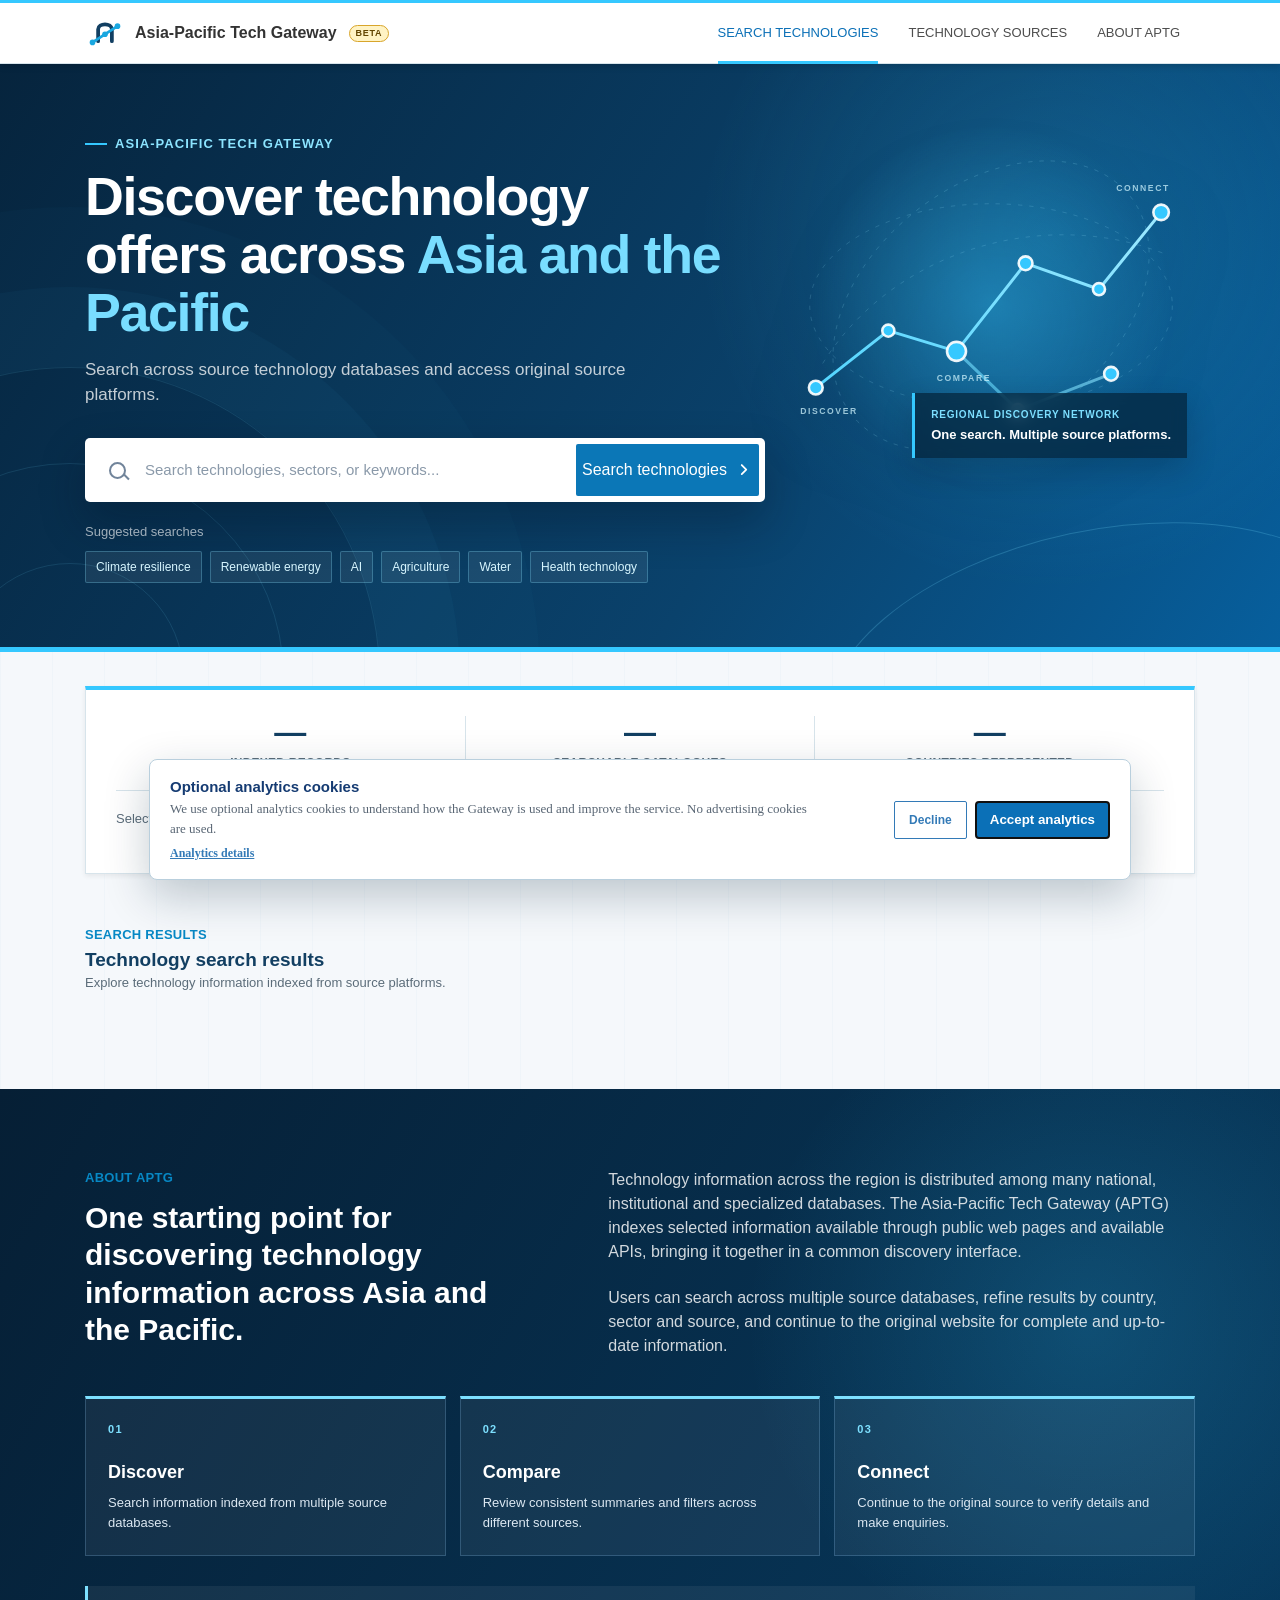
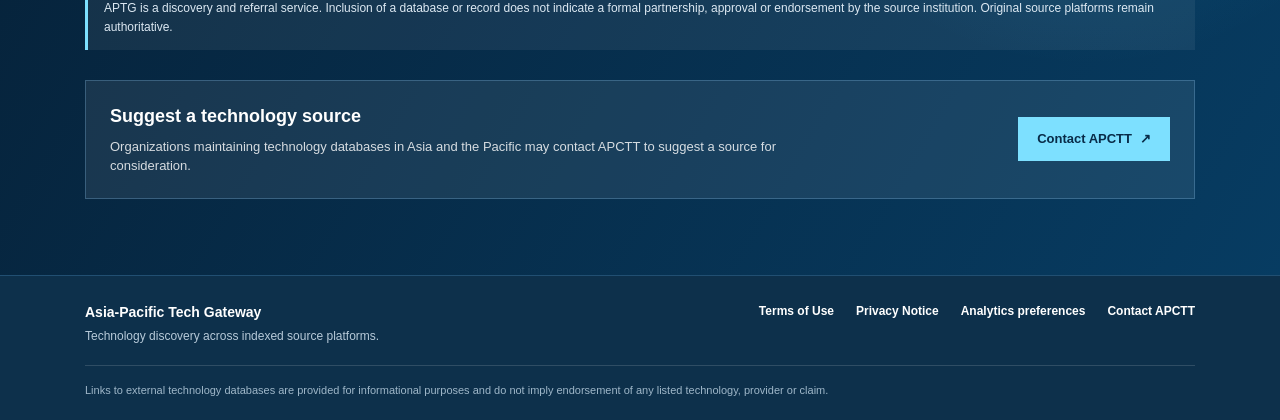
==== commit ec6a8b8c: "Simplify analytics consent wording" ====
--- a/frontend/index.html
+++ b/frontend/index.html
@@ -391,7 +391,7 @@
 
     <script src="merged-pagination.js?v=1" defer></script>
     <script src="security-utils.js?v=1" defer></script>
-    <script src="analytics.js?v=1" defer></script>
+    <script src="analytics.js?v=2" defer></script>
     <script src="app.js?v=32" defer></script>
   </body>
 </html>
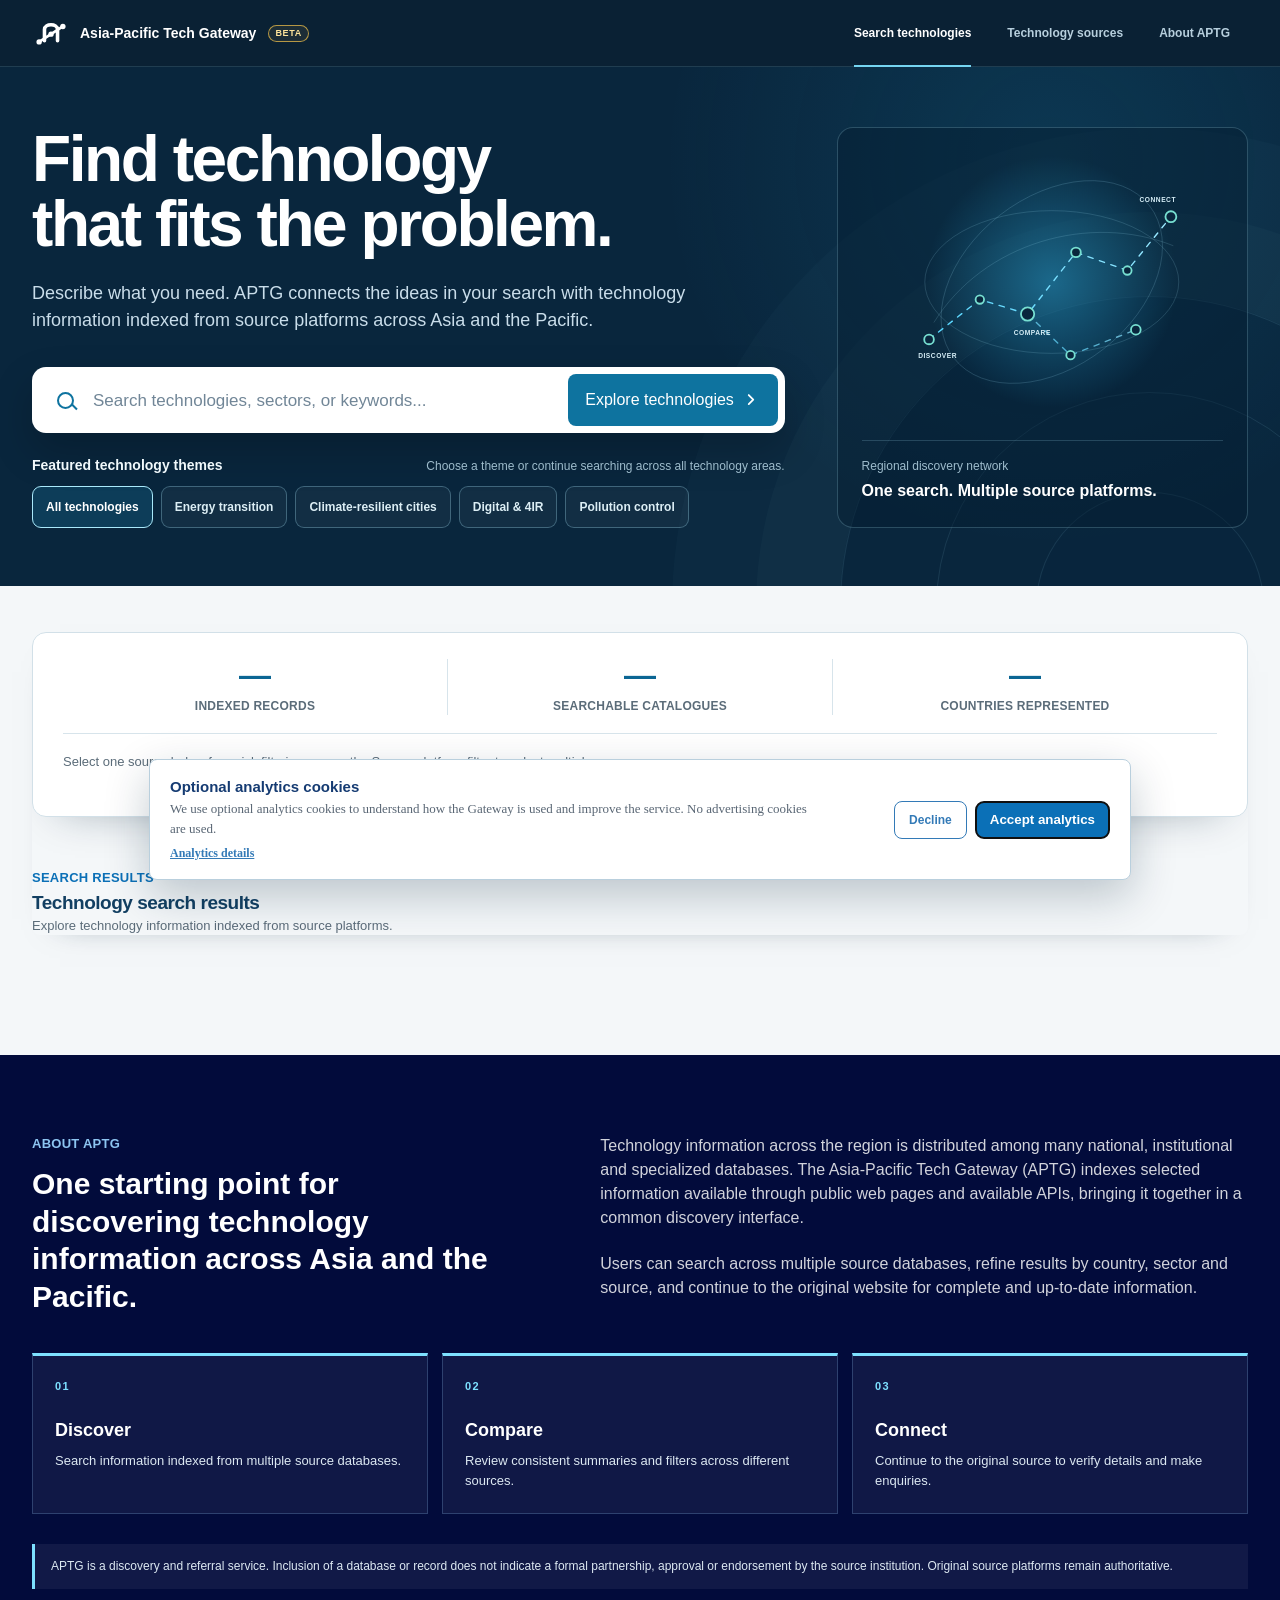
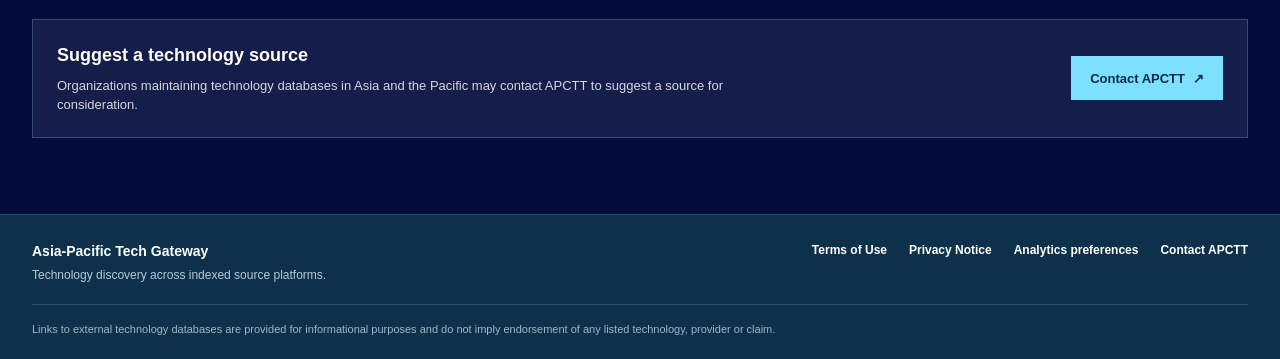
==== commit 7a848a74: "Improve search experience and translate Malaysia catalogue" ====
--- a/frontend/index.html
+++ b/frontend/index.html
@@ -5,13 +5,38 @@
     <meta name="viewport" content="width=device-width, initial-scale=1.0" />
     <meta
       http-equiv="Content-Security-Policy"
-      content="default-src 'self'; base-uri 'self'; object-src 'none'; form-action 'self'; img-src 'self' data: https:; font-src 'self' data: https://fonts.gstatic.com; style-src 'self' 'unsafe-inline' https://fonts.googleapis.com; script-src 'self' https://www.googletagmanager.com; connect-src 'self' http://127.0.0.1:8000 https://apsei-api.onrender.com https://translate.googleapis.com https://www.googletagmanager.com https://*.google-analytics.com; frame-src 'none';"
+      content="default-src 'self'; base-uri 'self'; object-src 'none'; form-action 'self'; img-src 'self' data: https:; font-src 'self' data: https://fonts.gstatic.com; style-src 'self' 'unsafe-inline' https://fonts.googleapis.com; script-src 'self' 'sha256-65nLV9+WjWHNZMH+98Bks30gB2tEhdQJyvh+sKCtndQ=' https://www.googletagmanager.com; connect-src 'self' http://127.0.0.1:8000 https://apsei-api.onrender.com https://translate.googleapis.com https://www.googletagmanager.com https://*.google-analytics.com; frame-src 'none';"
     />
     <meta
       name="description"
-      content="Asia-Pacific Tech Gateway helps users discover technology information indexed from source databases across Asia and the Pacific."
+      content="Discover technology offers, licensing opportunities and R&amp;D solutions from public databases across Asia and the Pacific."
     />
-    <title>Asia-Pacific Tech Gateway</title>
+    <meta name="robots" content="index, follow, max-image-preview:large" />
+    <meta name="theme-color" content="#0b2942" />
+    <link rel="canonical" href="https://ap-tg.net/" />
+    <meta property="og:type" content="website" />
+    <meta property="og:site_name" content="Asia-Pacific Tech Gateway" />
+    <meta property="og:title" content="Asia-Pacific Technology Transfer Search | APTG" />
+    <meta property="og:description" content="Discover technology offers, licensing opportunities and R&amp;D solutions from public databases across Asia and the Pacific." />
+    <meta property="og:url" content="https://ap-tg.net/" />
+    <meta property="og:image" content="https://ap-tg.net/assets/tech-gateway-social-preview.png" />
+    <meta property="og:image:width" content="1200" />
+    <meta property="og:image:height" content="630" />
+    <meta property="og:image:alt" content="Asia-Pacific Tech Gateway" />
+    <meta name="twitter:card" content="summary_large_image" />
+    <meta name="twitter:title" content="Asia-Pacific Technology Transfer Search | APTG" />
+    <meta name="twitter:description" content="Discover technology offers, licensing opportunities and R&amp;D solutions from public databases across Asia and the Pacific." />
+    <meta name="twitter:image" content="https://ap-tg.net/assets/tech-gateway-social-preview.png" />
+    <title>Asia-Pacific Technology Transfer Search | APTG</title>
+    <script type="application/ld+json">
+      {
+        "@context": "https://schema.org",
+        "@type": "WebSite",
+        "name": "Asia-Pacific Tech Gateway",
+        "alternateName": "APTG",
+        "url": "https://ap-tg.net/"
+      }
+    </script>
     <link rel="icon" type="image/svg+xml" href="assets/tech-gateway-app-icon.svg?v=1" />
     <link rel="preconnect" href="https://fonts.googleapis.com" />
     <link rel="preconnect" href="https://fonts.gstatic.com" crossorigin />
@@ -19,19 +44,19 @@
       href="https://fonts.googleapis.com/css2?family=DM+Sans:wght@400;500;600;700&family=Manrope:wght@600;700;800&family=Roboto:wght@400;500;700&display=swap"
       rel="stylesheet"
     />
-    <link rel="stylesheet" href="styles.css?v=23" />
+    <link rel="stylesheet" href="styles.css?v=25" />
     <link
       id="apctt-theme"
       rel="stylesheet"
-      href="apctt-theme.css?v=7"
+      href="apctt-theme.css?v=10"
     />
     <link
       id="energy-concept"
       rel="stylesheet"
-      href="energy-concept.css?v=3"
+      href="energy-concept.css?v=4"
       disabled
     />
-    <script src="theme-init.js?v=2"></script>
+    <script src="theme-init.js?v=3"></script>
   </head>
   <body class="prototype-preview">
     <!-- Embed this main element inside the existing Drupal page layout. -->
@@ -74,9 +99,9 @@
         <div class="hero-pattern" aria-hidden="true"></div>
         <div class="gateway-container hero-content">
           <div class="eyebrow"><span></span> Asia-Pacific Tech Gateway</div>
-          <h1>Discover technology offers across <em>Asia and the Pacific</em></h1>
+          <h1>Find technology that fits the problem.</h1>
           <p>
-            Search across source technology databases and access original source platforms.
+            Describe what you need. APTG connects the ideas in your search with technology information indexed from source platforms across Asia and the Pacific.
           </p>
 
           <form class="search-form" id="search-form" role="search">
@@ -89,22 +114,24 @@
               autocomplete="off"
             />
             <button class="button button-primary search-button" type="submit">
-              <span>Search technologies</span>
+              <span>Explore technologies</span>
               <svg viewBox="0 0 20 20" aria-hidden="true">
                 <path d="m7.5 4.5 5 5-5 5" />
               </svg>
             </button>
           </form>
 
-          <div class="popular-searches">
-            <span id="popular-searches-label">Suggested searches</span>
-            <div class="chip-list" id="popular-chips">
-              <button type="button" data-keyword="Climate resilience">Climate resilience</button>
-              <button type="button" data-keyword="Renewable energy">Renewable energy</button>
-              <button type="button" data-keyword="Artificial intelligence">AI</button>
-              <button type="button" data-keyword="Agriculture">Agriculture</button>
-              <button type="button" data-keyword="Water treatment">Water</button>
-              <button type="button" data-keyword="Health technology">Health technology</button>
+          <div class="focus-theme-searches">
+            <div class="focus-theme-heading">
+              <span>Featured technology themes</span>
+              <small id="focus-theme-note">Choose a theme or continue searching across all technology areas.</small>
+            </div>
+            <div class="focus-theme-chips" id="focus-theme-chips" role="group" aria-label="Featured technology themes">
+              <button class="active" type="button" data-focus="" aria-pressed="true">All technologies</button>
+              <button type="button" data-focus="energy-transition" aria-pressed="false"><i aria-hidden="true"></i>Energy transition</button>
+              <button type="button" data-focus="climate-resilient-cities" aria-pressed="false"><i aria-hidden="true"></i>Climate-resilient cities</button>
+              <button type="button" data-focus="digital-4ir" aria-pressed="false"><i aria-hidden="true"></i>Digital &amp; 4IR</button>
+              <button type="button" data-focus="pollution-control" aria-pressed="false"><i aria-hidden="true"></i>Pollution control</button>
             </div>
           </div>
 
@@ -168,6 +195,7 @@
                   <span class="section-kicker">Search results</span>
                   <h2 id="results-title">Technology search results</h2>
                   <p id="results-summary">Explore technology information indexed from source platforms.</p>
+                  <p class="search-method-note" id="search-method-note" role="status" hidden></p>
                 </div>
               </div>
 
@@ -196,12 +224,19 @@
                 </button>
                 <button type="button" class="view-toggle-button" data-results-view="grid" aria-pressed="false" title="Grid view">
                   <span aria-hidden="true">▦</span><span class="visually-hidden">Grid view</span>
-              </div>
+                </button>
+              </div>
+            </div>
+
+            <div class="results-trust-strip" id="results-trust-strip" role="note" hidden>
+              <strong>About these results</strong>
+              <span>APTG indexes public metadata for discovery. Open the source record to verify current details and availability.</span>
+              <a href="#about">How APTG works</a>
             </div>
           </div>
 
           <div class="search-layout">
-            <aside class="filters" aria-label="Search filters">
+            <aside class="filters" id="search-filters" aria-label="Search filters">
               <span class="filter-sheet-handle" aria-hidden="true"></span>
               <div class="filters-header">
                 <div>
@@ -241,7 +276,7 @@
 
             <div class="results-column">
               <div class="mobile-results-utility">
-                <button class="mobile-filter-button button button-secondary" type="button">
+                <button class="mobile-filter-button button button-secondary" type="button" aria-controls="search-filters" aria-expanded="false">
                   <span class="filter-icon" aria-hidden="true"></span>
                   <span>Filters</span>
                   <span class="mobile-filter-count" hidden>0</span>
@@ -375,6 +410,25 @@
       </footer>
     </main>
 
+    <section class="compare-tray" id="compare-tray" aria-label="Selected technologies for comparison" hidden>
+      <div class="gateway-container compare-tray-inner">
+        <div class="compare-tray-summary">
+          <span class="compare-tray-label">Compare technologies</span>
+          <strong id="compare-count">0 of 3 selected</strong>
+          <button class="text-button compare-tray-toggle" type="button" data-compare-tray-toggle aria-expanded="true">Hide selections</button>
+        </div>
+        <div class="compare-tray-items" id="compare-tray-items"></div>
+        <div class="compare-tray-actions">
+          <button class="text-button" type="button" data-compare-clear>Clear</button>
+          <button class="button button-primary" id="compare-open-button" type="button" data-compare-open disabled>
+            Compare selected
+          </button>
+        </div>
+      </div>
+    </section>
+
+    <p class="visually-hidden" id="compare-status" aria-live="polite"></p>
+
     <!-- Source detail page overlay -->
     <div
       id="source-page"
@@ -389,9 +443,28 @@
       </div>
     </div>
 
+    <!-- Technology comparison overlay -->
+    <div
+      id="compare-page"
+      class="compare-page"
+      aria-modal="true"
+      aria-hidden="true"
+      aria-labelledby="compare-page-title"
+      role="dialog"
+    >
+      <div class="compare-page-inner">
+        <div class="compare-page-toolbar">
+          <button class="text-button" type="button" data-compare-close>← Back to search results</button>
+          <button class="compare-page-close" type="button" data-compare-close aria-label="Close comparison">×</button>
+        </div>
+        <div id="compare-page-content"><h1 class="visually-hidden" id="compare-page-title">Technology comparison</h1></div>
+      </div>
+    </div>
+
     <script src="merged-pagination.js?v=1" defer></script>
     <script src="security-utils.js?v=1" defer></script>
+    <script src="compare-utils.js?v=2" defer></script>
     <script src="analytics.js?v=2" defer></script>
-    <script src="app.js?v=32" defer></script>
+    <script src="app.js?v=38" defer></script>
   </body>
 </html>
--- a/frontend/styles.css
+++ b/frontend/styles.css
@@ -397,42 +397,74 @@
   stroke-width: 2;
 }
 
-.popular-searches {
-  display: flex;
-  align-items: flex-start;
-  flex-direction: column;
-  justify-content: center;
-  gap: 10px;
-  margin-top: 25px;
+.focus-theme-searches {
+  width: min(850px, 100%);
+  margin: 20px auto 0;
+  color: #4f687f;
+  text-align: left;
+}
+
+.focus-theme-heading {
+  display: flex;
+  align-items: baseline;
+  flex-wrap: wrap;
+  gap: 6px 12px;
+  margin-bottom: 9px;
+}
+
+.focus-theme-heading > span {
+  color: #183f62;
+  font-size: 13px;
+  font-weight: 700;
+}
+
+.focus-theme-heading small {
   color: #6b7d91;
-  font-size: 13px;
-}
-
-#popular-searches-label {
-  white-space: nowrap;
-}
-
-.chip-list {
+  font-size: 12px;
+}
+
+.focus-theme-chips {
   display: flex;
   flex-wrap: wrap;
-  justify-content: flex-start;
   gap: 8px;
 }
 
-.chip-list button {
+.focus-theme-chips button {
+  display: inline-flex;
+  min-height: 34px;
+  align-items: center;
+  gap: 7px;
   padding: 7px 12px;
-  border: 1px solid #c5d7e6;
-  border-radius: 3px;
-  color: #395c7f;
-  background: rgba(255, 255, 255, 0.75);
+  border: 1px solid #b8cedd;
+  border-radius: 999px;
+  color: #315875;
+  background: rgba(255, 255, 255, 0.82);
+  font-family: var(--font-body);
   font-size: 12px;
+  font-weight: 600;
   cursor: pointer;
-}
-
-.chip-list button:hover {
-  border-color: var(--blue-600);
+  transition: background-color 0.15s ease, border-color 0.15s ease, color 0.15s ease;
+}
+
+.focus-theme-chips button i {
+  width: 6px;
+  height: 6px;
+  border-radius: 50%;
+  background: currentColor;
+  opacity: 0.65;
+}
+
+.focus-theme-chips button:hover,
+.focus-theme-chips button:focus-visible {
+  border-color: var(--blue-700);
   color: var(--blue-800);
   background: var(--white);
+}
+
+.focus-theme-chips button.active {
+  border-color: var(--blue-700);
+  color: var(--white);
+  background: var(--blue-700);
 }
 
 .search-section {
@@ -1069,12 +1101,6 @@
   -webkit-line-clamp: 3;
 }
 
-.technology-card.translated .card-summary {
-  display: block;
-  overflow: visible;
-  -webkit-line-clamp: unset;
-}
-
 .patent-record-card .patent-applicant {
   display: block;
   min-height: 0;
@@ -1334,6 +1360,35 @@
 .empty-state p {
   margin: 0;
   color: var(--muted);
+}
+
+.search-method-note {
+  max-width: 72ch;
+  margin: 10px 0 0;
+  color: #48677f;
+  font-size: 12px;
+  line-height: 1.5;
+}
+
+.search-method-note[hidden] {
+  display: none;
+}
+
+.search-empty-state p {
+  max-width: 62ch;
+  margin-inline: auto;
+}
+
+.empty-state-actions {
+  display: flex;
+  align-items: center;
+  justify-content: center;
+  gap: 18px;
+  margin-top: 22px;
+}
+
+.empty-state-actions .button {
+  min-height: 44px;
 }
 
 .results-warning {
@@ -2389,13 +2444,13 @@
     min-height: 48px;
   }
 
-  .popular-searches {
+  .focus-theme-heading {
     align-items: flex-start;
     flex-direction: column;
   }
 
-  .chip-list {
-    justify-content: flex-start;
+  .focus-theme-chips button {
+    min-height: 38px;
   }
 
   .search-section,
@@ -2477,6 +2532,610 @@
     justify-content: center;
   }
 
+}
+
+/* ── Technology comparison ──────────────────────────────────────────────── */
+
+.compare-tray,
+.compare-page {
+  --blue-950: #101157;
+  --blue-900: #153b72;
+  --blue-800: #255f9e;
+  --blue-700: #337ab7;
+  --blue-100: #e5eff8;
+  --blue-50: #f1f6fa;
+  --ink: #212529;
+  --muted: #596674;
+  --line: #d5e0ea;
+  --soft: #f2f4f6;
+  --white: #fff;
+  --green: #237a57;
+  --green-bg: #eaf7f0;
+  --font-body: "DM Sans", Arial, sans-serif;
+  --font-display: "Manrope", Arial, sans-serif;
+  box-sizing: border-box;
+  font-family: var(--font-body);
+}
+
+.compare-tray *,
+.compare-page *,
+.compare-tray *::before,
+.compare-page *::before,
+.compare-tray *::after,
+.compare-page *::after {
+  box-sizing: border-box;
+}
+
+.compare-tray button,
+.compare-page button {
+  font: inherit;
+}
+
+.compare-tray[hidden] {
+  display: none;
+}
+
+.compare-tray {
+  position: fixed;
+  z-index: 120;
+  right: 0;
+  bottom: 0;
+  left: 0;
+  padding: 12px 0;
+  border-top: 1px solid #b9cede;
+  background: rgba(255, 255, 255, 0.97);
+  box-shadow: 0 -10px 32px rgba(16, 17, 87, 0.14);
+  backdrop-filter: blur(12px);
+}
+
+body.has-compare-tray {
+  padding-bottom: 96px;
+}
+
+.compare-tray-inner {
+  display: grid;
+  grid-template-columns: auto minmax(0, 1fr) auto;
+  align-items: center;
+  gap: 20px;
+}
+
+.compare-tray-summary {
+  display: flex;
+  min-width: 150px;
+  flex-direction: column;
+  gap: 2px;
+}
+
+.compare-tray-label {
+  color: var(--blue-900);
+  font-family: var(--font-display);
+  font-size: 13px;
+  font-weight: 800;
+}
+
+.compare-tray-summary strong {
+  color: var(--muted);
+  font-size: 11px;
+  font-weight: 600;
+}
+
+.compare-tray-toggle {
+  display: none;
+}
+
+.compare-tray-items {
+  display: flex;
+  min-width: 0;
+  align-items: center;
+  gap: 8px;
+  overflow-x: auto;
+  scrollbar-width: thin;
+}
+
+.compare-tray-item {
+  display: inline-flex;
+  min-width: 0;
+  max-width: 245px;
+  align-items: center;
+  gap: 7px;
+  padding: 7px 8px 7px 11px;
+  border: 1px solid var(--blue-100);
+  border-radius: 4px;
+  color: var(--blue-900);
+  background: var(--blue-50);
+  font-size: 11px;
+  font-weight: 700;
+}
+
+.compare-tray-item > span {
+  overflow: hidden;
+  white-space: nowrap;
+  text-overflow: ellipsis;
+}
+
+.compare-tray-item button {
+  display: grid;
+  width: 22px;
+  height: 22px;
+  flex: 0 0 22px;
+  padding: 0;
+  border: 0;
+  border-radius: 50%;
+  place-items: center;
+  color: var(--blue-800);
+  background: var(--white);
+  cursor: pointer;
+}
+
+.compare-tray-actions {
+  display: flex;
+  align-items: center;
+  gap: 12px;
+}
+
+.compare-tray-actions .button {
+  min-height: 40px;
+  white-space: nowrap;
+}
+
+.compare-tray-actions .button:disabled {
+  border-color: #cad5df;
+  color: #788898;
+  background: #e8edf1;
+  box-shadow: none;
+  cursor: not-allowed;
+}
+
+.compare-toggle {
+  white-space: nowrap;
+}
+
+.compare-toggle.is-selected {
+  border-color: #83b79e;
+  color: var(--green);
+  background: var(--green-bg);
+}
+
+#compare-status {
+  position: absolute;
+  width: 1px;
+  height: 1px;
+  margin: -1px;
+  padding: 0;
+  overflow: hidden;
+  clip: rect(0, 0, 0, 0);
+  white-space: nowrap;
+  border: 0;
+}
+
+.compare-page {
+  position: fixed;
+  z-index: 220;
+  inset: 0;
+  overflow-y: auto;
+  visibility: hidden;
+  color: var(--ink);
+  background: #f4f7f9;
+  pointer-events: none;
+  transform: translateY(24px);
+  opacity: 0;
+  transition:
+    opacity 0.2s ease,
+    transform 0.2s ease,
+    visibility 0s linear 0.2s;
+}
+
+.compare-page.open {
+  visibility: visible;
+  pointer-events: auto;
+  transform: translateY(0);
+  opacity: 1;
+  transition-delay: 0s;
+}
+
+body.compare-dialog-open {
+  overflow: hidden;
+}
+
+.compare-page-inner {
+  width: min(1240px, calc(100% - 48px));
+  margin: 0 auto;
+  padding: 30px 0 72px;
+}
+
+.compare-page-toolbar {
+  display: flex;
+  align-items: center;
+  justify-content: space-between;
+  margin-bottom: 32px;
+}
+
+.compare-page-close {
+  display: grid;
+  width: 40px;
+  height: 40px;
+  border: 1px solid var(--line);
+  border-radius: 50%;
+  place-items: center;
+  color: var(--blue-900);
+  background: var(--white);
+  font-size: 24px;
+  line-height: 1;
+  cursor: pointer;
+}
+
+.compare-page-heading {
+  max-width: 800px;
+  margin-bottom: 28px;
+}
+
+.compare-page-heading h1,
+.compare-page-empty h1 {
+  margin: 6px 0 10px;
+  color: var(--blue-950);
+  font-family: var(--font-display);
+  font-size: clamp(26px, 4vw, 38px);
+  line-height: 1.2;
+}
+
+.compare-page-heading p,
+.compare-page-empty p {
+  margin: 0;
+  color: var(--muted);
+  font-size: 14px;
+  line-height: 1.65;
+}
+
+.compare-page .section-kicker {
+  color: var(--blue-700);
+  font-size: 11px;
+  font-weight: 800;
+  letter-spacing: 0.1em;
+  text-transform: uppercase;
+}
+
+.compare-table-wrap {
+  overflow-x: auto;
+  border: 1px solid var(--line);
+  border-radius: 8px;
+  background: var(--white);
+  box-shadow: 0 8px 28px rgba(16, 17, 87, 0.07);
+}
+
+.compare-scroll-hint {
+  display: none;
+}
+
+.compare-mobile-fields {
+  display: none;
+}
+
+.compare-table {
+  width: 100%;
+  min-width: 840px;
+  border-collapse: collapse;
+  table-layout: fixed;
+}
+
+.compare-table th,
+.compare-table td {
+  padding: 18px;
+  border-right: 1px solid var(--line);
+  border-bottom: 1px solid var(--line);
+  vertical-align: top;
+  text-align: left;
+  overflow-wrap: anywhere;
+}
+
+.compare-table tr > :last-child {
+  border-right: 0;
+}
+
+.compare-table tbody tr:last-child > * {
+  border-bottom: 0;
+}
+
+.compare-table thead th:first-child,
+.compare-table tbody th {
+  width: 178px;
+}
+
+.compare-table thead th {
+  background: #f7fafc;
+}
+
+.compare-table thead th:not(:first-child) {
+  border-top: 4px solid var(--blue-700);
+}
+
+.compare-table thead h2 {
+  margin: 7px 0 12px;
+  color: var(--blue-900);
+  font-family: var(--font-display);
+  font-size: 16px;
+  line-height: 1.4;
+}
+
+.compare-source-name {
+  color: var(--blue-700);
+  font-size: 10px;
+  font-weight: 800;
+  letter-spacing: 0.06em;
+  text-transform: uppercase;
+}
+
+.compare-column-remove {
+  font-size: 11px;
+}
+
+.compare-table tbody th {
+  color: #43596d;
+  background: #f7fafc;
+  font-size: 12px;
+  font-weight: 800;
+}
+
+.compare-table tbody td {
+  color: #40566a;
+  font-size: 13px;
+  line-height: 1.6;
+}
+
+.compare-summary-row td {
+  min-height: 150px;
+}
+
+.compare-missing {
+  color: #788898;
+  font-style: italic;
+}
+
+.compare-link-row a {
+  color: var(--blue-700);
+  font-weight: 800;
+  text-decoration-thickness: 1px;
+  text-underline-offset: 3px;
+}
+
+.compare-authority-note {
+  margin: 14px 2px 0;
+  color: var(--muted);
+  font-size: 11px;
+}
+
+.compare-page-empty {
+  max-width: 620px;
+  margin: 15vh auto 0;
+  padding: 36px;
+  border: 1px solid var(--line);
+  border-radius: 8px;
+  background: var(--white);
+  text-align: center;
+}
+
+.compare-page-empty .button {
+  margin-top: 22px;
+}
+
+.compare-page .visually-hidden {
+  position: absolute;
+  width: 1px;
+  height: 1px;
+  margin: -1px;
+  padding: 0;
+  overflow: hidden;
+  clip: rect(0, 0, 0, 0);
+  white-space: nowrap;
+  border: 0;
+}
+
+@media (max-width: 900px) {
+  body.has-compare-tray {
+    padding-bottom: 132px;
+  }
+
+  .compare-tray-inner {
+    grid-template-columns: minmax(0, 1fr) auto;
+    gap: 10px 14px;
+  }
+
+  .compare-tray-summary {
+    grid-column: 1;
+    grid-row: 1;
+  }
+
+  .compare-tray-items {
+    grid-column: 1 / -1;
+    grid-row: 2;
+  }
+
+  .compare-tray-actions {
+    grid-column: 2;
+    grid-row: 1;
+  }
+}
+
+@media (max-width: 720px) {
+  body.has-compare-tray {
+    padding-bottom: 146px;
+  }
+
+  body.has-compare-tray.compare-tray-collapsed {
+    padding-bottom: 84px;
+  }
+
+  .compare-tray {
+    padding: 10px 0;
+  }
+
+  .compare-tray-inner,
+  .compare-page-inner {
+    width: min(100% - 28px, 1180px);
+  }
+
+  .compare-tray-toggle {
+    display: inline-flex;
+    min-height: 44px;
+    align-items: center;
+    align-self: flex-start;
+    padding: 0;
+    font-size: 12px;
+  }
+
+  .compare-tray.is-collapsed .compare-tray-items {
+    display: none;
+  }
+
+  .compare-tray-actions .text-button {
+    display: none;
+  }
+
+  .compare-tray-actions .button {
+    min-height: 44px;
+    padding: 8px 12px;
+    font-size: 11px;
+  }
+
+  .compare-tray-item {
+    max-width: 210px;
+  }
+
+  .compare-tray-item button {
+    width: 44px;
+    height: 44px;
+    flex-basis: 44px;
+  }
+
+  .card-actions .compare-toggle {
+    width: 100%;
+  }
+
+  .compare-page-inner {
+    padding-top: 18px;
+  }
+
+  .compare-page-toolbar {
+    margin-bottom: 22px;
+  }
+
+  .compare-table-wrap,
+  .compare-scroll-hint {
+    display: none;
+  }
+
+  .compare-mobile-fields {
+    display: block;
+    border-block: 1px solid var(--line);
+    background: var(--white);
+  }
+
+  .compare-mobile-field {
+    margin: 0;
+    padding: 20px 0;
+    border-bottom: 1px solid var(--line);
+  }
+
+  .compare-mobile-field:last-child {
+    border-bottom: 0;
+  }
+
+  .compare-mobile-field > h2,
+  .compare-mobile-field > summary {
+    margin: 0 18px 14px;
+    color: var(--blue-950);
+    font-family: var(--font-display);
+    font-size: 16px;
+    font-weight: 800;
+  }
+
+  .compare-mobile-field > summary {
+    display: flex;
+    min-height: 44px;
+    align-items: center;
+    justify-content: space-between;
+    margin-bottom: 0;
+    cursor: pointer;
+    list-style: none;
+  }
+
+  .compare-mobile-field > summary::-webkit-details-marker {
+    display: none;
+  }
+
+  .compare-mobile-field > summary span {
+    color: var(--blue-700);
+    font: 700 12px/1.2 var(--font-body);
+  }
+
+  .compare-mobile-field[open] > summary {
+    margin-bottom: 14px;
+  }
+
+  .compare-mobile-field[open] > summary span {
+    font-size: 0;
+  }
+
+  .compare-mobile-field[open] > summary span::after {
+    font-size: 12px;
+    content: "Hide summaries";
+  }
+
+  .compare-mobile-values {
+    display: grid;
+    gap: 0;
+  }
+
+  .compare-mobile-value {
+    display: grid;
+    grid-template-columns: minmax(0, 0.9fr) minmax(0, 1.1fr);
+    gap: 14px;
+    padding: 14px 18px;
+    border-top: 1px solid var(--blue-100);
+    color: #40566a;
+    font-size: 14px;
+    line-height: 1.55;
+    overflow-wrap: anywhere;
+  }
+
+  .compare-mobile-technology span {
+    display: block;
+    margin-bottom: 4px;
+    color: var(--blue-700);
+    font-size: 11px;
+    font-weight: 800;
+  }
+
+  .compare-mobile-technology h3 {
+    margin: 0;
+    color: var(--blue-900);
+    font-family: var(--font-display);
+    font-size: 13px;
+    line-height: 1.4;
+  }
+
+  .compare-mobile-value a {
+    color: var(--blue-700);
+    font-weight: 800;
+    text-underline-offset: 3px;
+  }
+}
+
+@media (prefers-reduced-motion: reduce) {
+  .compare-page {
+    transition: none;
+  }
+}
+
+@media (max-width: 500px) {
+  .focus-theme-chips button {
+    flex: 1 1 calc(50% - 8px);
+    justify-content: center;
+    text-align: center;
+  }
+
+  .focus-theme-chips button:first-child {
+    flex-basis: 100%;
+  }
 }
 
 @media (max-width: 460px) {
@@ -2589,6 +3248,35 @@
   align-items: center;
   gap: 22px;
   padding: 14px 16px;
+}
+
+.results-trust-strip {
+  display: grid;
+  grid-template-columns: auto minmax(0, 1fr) auto;
+  align-items: center;
+  gap: 10px 16px;
+  padding: 11px 16px;
+  border-top: 1px solid var(--blue-100);
+  color: #50677c;
+  background: #f7fafc;
+  font-size: 12px;
+  line-height: 1.45;
+}
+
+.results-trust-strip[hidden] {
+  display: none;
+}
+
+.results-trust-strip strong {
+  color: var(--blue-900);
+  font-size: 12px;
+}
+
+.results-trust-strip a {
+  color: var(--blue-700);
+  font-weight: 700;
+  white-space: nowrap;
+  text-underline-offset: 3px;
 }
 
 .results-toolbar .results-heading {
@@ -2741,11 +3429,63 @@
 
 .facet-options {
   display: flex;
-  max-height: 220px;
+  flex-direction: column;
+  gap: 10px;
+  padding: 0 2px 14px;
+}
+
+.facet-search {
+  margin: 0;
+}
+
+.facet-search input {
+  width: 100%;
+  min-height: 40px;
+  padding: 8px 10px;
+  border: 1px solid #c9d8e5;
+  border-radius: 4px;
+  color: var(--ink);
+  background: var(--white);
+  font: 500 13px/1.2 var(--font-body);
+}
+
+.facet-search input:focus-visible {
+  border-color: var(--blue-700);
+  outline: 3px solid rgb(51 122 183 / 18%);
+  outline-offset: 1px;
+}
+
+.facet-option-list {
+  display: flex;
+  max-height: 250px;
   flex-direction: column;
   gap: 9px;
   overflow-y: auto;
-  padding: 0 2px 14px;
+  scrollbar-width: thin;
+}
+
+.facet-list-toggle {
+  min-height: 38px;
+  padding: 6px 0;
+  border: 0;
+  color: var(--blue-700);
+  background: transparent;
+  font: 700 12px/1.2 var(--font-body);
+  text-align: left;
+  cursor: pointer;
+}
+
+.facet-list-toggle:hover,
+.facet-list-toggle:focus-visible {
+  color: var(--blue-900);
+  text-decoration: underline;
+  text-underline-offset: 3px;
+}
+
+.facet-no-options {
+  margin: 2px 0 6px;
+  color: var(--muted);
+  font-size: 12px;
 }
 
 .facet-options[hidden],
@@ -3238,6 +3978,48 @@
   background: var(--soft);
 }
 
+.card-facts {
+  display: grid;
+  grid-template-columns: repeat(auto-fit, minmax(150px, 1fr));
+  gap: 12px 18px;
+  margin: 2px 0 12px;
+  padding: 13px 0;
+  border-block: 1px solid var(--blue-100);
+}
+
+.technology-list.view-grid .card-facts {
+  grid-template-columns: repeat(2, minmax(0, 1fr));
+}
+
+.card-fact {
+  min-width: 0;
+}
+
+.card-fact-label {
+  display: block;
+  margin-bottom: 4px;
+  color: #6b7d91;
+  font-size: 11px;
+  font-weight: 700;
+}
+
+.card-fact-value {
+  display: block;
+  overflow: hidden;
+  color: #294760;
+  font-size: 12px;
+  font-weight: 700;
+  line-height: 1.4;
+  overflow-wrap: anywhere;
+}
+
+.card-translation-note {
+  margin: -2px 0 13px;
+  color: #775c18;
+  font-size: 11px;
+  line-height: 1.45;
+}
+
 .card-footer {
   display: grid;
   grid-template-columns: minmax(0, 1fr) auto;
@@ -3330,6 +4112,15 @@
 
   .results-view-toggle {
     display: none;
+  }
+
+  .results-trust-strip {
+    grid-template-columns: auto minmax(0, 1fr);
+  }
+
+  .results-trust-strip a {
+    grid-column: 2;
+    justify-self: start;
   }
 
   .filters {
@@ -3347,10 +4138,27 @@
     border-radius: 22px 22px 0 0;
     box-shadow: 0 -16px 42px rgba(7, 31, 57, 0.2);
     transform: translateY(110%);
+    visibility: hidden;
+    pointer-events: none;
+    transition:
+      transform 0.22s ease,
+      visibility 0s linear 0.22s;
   }
 
   .filters.open {
     transform: translateY(0);
+    visibility: visible;
+    pointer-events: auto;
+    transition-delay: 0s;
+  }
+
+  body.filter-drawer-open {
+    overflow: hidden;
+  }
+
+  body.filter-drawer-open .compare-tray {
+    visibility: hidden;
+    pointer-events: none;
   }
 
   .filter-sheet-handle {
@@ -3369,6 +4177,41 @@
     margin: 0 -18px 4px;
     padding: 12px 18px;
     background: var(--white);
+  }
+
+  .filter-close {
+    display: grid;
+    width: 44px;
+    height: 44px;
+    flex: 0 0 44px;
+    padding: 0;
+    place-items: center;
+    color: var(--blue-900);
+    cursor: pointer;
+  }
+
+  .facet-search input {
+    min-height: 44px;
+    font-size: 16px;
+  }
+
+  .filter-group label.facet-option {
+    min-height: 44px;
+    align-items: center;
+  }
+
+  .facet-option > span {
+    align-items: center;
+  }
+
+  .facet-option input {
+    width: 18px;
+    height: 18px;
+    margin-top: 0;
+  }
+
+  .facet-list-toggle {
+    min-height: 44px;
   }
 
   .filter-backdrop {
@@ -3399,7 +4242,7 @@
   .mobile-filter-button {
     display: inline-flex;
     width: 100%;
-    min-height: 40px;
+    min-height: 44px;
     justify-content: center;
     gap: 8px;
     margin: 0;
@@ -3423,6 +4266,15 @@
 }
 
 @media (max-width: 720px) {
+  .results-trust-strip {
+    grid-template-columns: minmax(0, 1fr);
+    gap: 4px;
+  }
+
+  .results-trust-strip a {
+    grid-column: auto;
+  }
+
   .results-toolbar-filter-row {
     align-items: flex-start;
     padding: 10px 12px;
@@ -3473,6 +4325,12 @@
 
   .technology-card .card-summary {
     -webkit-line-clamp: 2;
+  }
+
+  .card-facts,
+  .technology-list.view-grid .card-facts {
+    grid-template-columns: repeat(2, minmax(0, 1fr));
+    gap: 13px 16px;
   }
 
   .card-footer {
--- a/frontend/apctt-theme.css
+++ b/frontend/apctt-theme.css
@@ -172,19 +172,13 @@
   font-weight: 700;
 }
 
-.popular-searches {
-  justify-content: flex-start;
-  margin-top: 20px;
-  color: #5b6c79;
-  font-size: 13px;
-}
-
-.chip-list button {
-  padding: 6px 10px;
-  border-color: #d7e4eb;
-  border-radius: 2px;
-  color: #0b70b7;
-  background: #fff;
+.focus-theme-searches {
+  width: min(820px, 100%);
+  margin: 18px 0 0;
+}
+
+.focus-theme-chips button {
+  border-radius: 16px;
 }
 
 .search-section {
@@ -355,6 +349,15 @@
   font-family: var(--font-body);
 }
 
+/* Comparison UI lives outside .apse so it can overlay the full page. Keep its
+   typography aligned with the active APCTT theme instead of the base preview. */
+.compare-tray,
+.compare-page {
+  --font-body: "Roboto", Arial, Helvetica, sans-serif;
+  --font-display: "Roboto", Arial, Helvetica, sans-serif;
+  font-family: var(--font-body);
+}
+
 .group-source h3 {
   color: #123f62;
   font-size: 17px;
@@ -515,3 +518,602 @@
     border-radius: 22px 22px 0 0;
   }
 }
+
+/* Discovery workspace visual system ---------------------------------------- */
+
+.apse {
+  --blue-950: #09263d;
+  --blue-900: #123f62;
+  --blue-800: #0b6694;
+  --blue-700: #0e739f;
+  --blue-600: #1686b5;
+  --blue-100: #d5e4ec;
+  --blue-50: #edf5f8;
+  --un-blue: #22b5e9;
+  --ink: #183247;
+  --muted: #586f80;
+  --line: #d2e0e8;
+  --soft: #f1f5f7;
+  --green: #1a7258;
+  --green-bg: #e7f5ef;
+  --shadow: 0 18px 42px -28px rgba(7, 35, 55, 0.42);
+  --font-body: "DM Sans", Arial, sans-serif;
+  --font-display: "Manrope", Arial, sans-serif;
+  color: var(--ink);
+  background: #f4f7f9;
+  font-family: var(--font-body);
+}
+
+.apse ::selection {
+  color: #06253b;
+  background: #a9e9fb;
+}
+
+.gateway-container {
+  width: min(1240px, calc(100% - 64px));
+}
+
+.gateway-nav {
+  border: 0;
+  border-bottom: 1px solid rgba(169, 233, 251, 0.14);
+  background: rgba(6, 29, 48, 0.98);
+  box-shadow: none;
+}
+
+.gateway-nav-inner {
+  min-height: 66px;
+}
+
+.apse .gateway-nav-brand {
+  color: #fff;
+}
+
+.gateway-nav-logo {
+  width: 38px;
+  height: 38px;
+  flex-basis: 38px;
+  filter: brightness(0) invert(1);
+}
+
+.gateway-nav-brand strong {
+  font-family: var(--font-display);
+  font-size: 14px;
+}
+
+.gateway-nav-brand .gateway-beta-badge {
+  border-color: rgba(241, 193, 74, 0.72);
+  color: #ffe59b;
+  background: rgba(241, 193, 74, 0.08);
+}
+
+.gateway-nav-links a {
+  padding: 0 18px;
+  color: #b7cfdd;
+  font-size: 12px;
+  font-weight: 650;
+  letter-spacing: 0;
+  text-transform: none;
+}
+
+.gateway-nav-links a::after {
+  right: 18px;
+  left: 18px;
+  height: 2px;
+  background: #75d5f1;
+}
+
+.gateway-nav-links a:hover,
+.gateway-nav-links a.active {
+  color: #fff;
+}
+
+.hero {
+  overflow: hidden;
+  border: 0;
+  background:
+    radial-gradient(circle at 82% 18%, rgba(34, 181, 233, 0.12), transparent 34%),
+    #09263d;
+}
+
+.hero-pattern {
+  display: block;
+  top: auto;
+  right: -180px;
+  bottom: -330px;
+  width: 620px;
+  height: 620px;
+  border-color: rgba(169, 233, 251, 0.1);
+  box-shadow:
+    0 0 0 84px rgba(169, 233, 251, 0.025),
+    0 0 0 168px rgba(169, 233, 251, 0.018);
+}
+
+.hero-pattern::before,
+.hero-pattern::after {
+  border-color: rgba(169, 233, 251, 0.1);
+}
+
+.hero-pattern::after {
+  background: rgba(9, 38, 61, 0.28);
+}
+
+.hero-content {
+  display: grid;
+  max-width: none;
+  padding-top: 60px;
+  padding-bottom: 58px;
+  align-items: start;
+  column-gap: 52px;
+  grid-template-columns: minmax(0, 1.5fr) minmax(320px, 0.82fr);
+  grid-template-rows: auto auto auto auto;
+  text-align: left;
+}
+
+.eyebrow {
+  display: none;
+}
+
+.hero h1 {
+  max-width: 760px;
+  margin: 0;
+  color: #fff;
+  font-family: var(--font-display);
+  font-size: clamp(42px, 5vw, 68px);
+  font-weight: 800;
+  line-height: 1.02;
+  letter-spacing: -0.038em;
+  text-wrap: balance;
+  grid-column: 1;
+  grid-row: 1;
+}
+
+.hero-content > p {
+  max-width: 680px;
+  margin: 22px 0 0;
+  color: #c9ddea;
+  font-size: 18px;
+  line-height: 1.55;
+  grid-column: 1;
+  grid-row: 2;
+}
+
+.search-form {
+  width: 100%;
+  min-height: 66px;
+  margin: 32px 0 0;
+  padding: 7px;
+  border: 0;
+  border-radius: 14px;
+  background: #fff;
+  box-shadow: 0 18px 42px rgba(0, 0, 0, 0.2);
+  grid-column: 1;
+  grid-row: 3;
+}
+
+.search-form input {
+  color: #173247;
+  caret-color: var(--blue-600);
+  font-size: 17px;
+}
+
+.search-form input::placeholder {
+  color: #718697;
+}
+
+.search-icon::before {
+  border-color: var(--blue-700);
+}
+
+.search-icon::after {
+  background: var(--blue-700);
+}
+
+.search-button {
+  min-width: 210px;
+  border-radius: 10px;
+  background: var(--blue-700);
+  font-size: 14px;
+}
+
+.search-button:hover {
+  border-color: var(--blue-600);
+  background: var(--blue-600);
+  transform: translateY(-1px);
+}
+
+.focus-theme-searches {
+  width: 100%;
+  margin: 22px 0 0;
+  color: #b7cfdd;
+  grid-column: 1;
+  grid-row: 4;
+}
+
+.focus-theme-heading {
+  justify-content: space-between;
+  margin-bottom: 10px;
+}
+
+.focus-theme-heading > span {
+  color: #f1f9fc;
+  font-size: 14px;
+}
+
+.focus-theme-heading small {
+  color: #9ebccc;
+  font-size: 12px;
+}
+
+.focus-theme-chips {
+  gap: 8px;
+}
+
+.focus-theme-chips button {
+  min-height: 42px;
+  padding: 8px 13px;
+  border-color: rgba(169, 233, 251, 0.3);
+  border-radius: 9px;
+  color: #dceef5;
+  background: rgba(255, 255, 255, 0.04);
+  font-size: 12px;
+  font-weight: 650;
+}
+
+.focus-theme-chips button i {
+  display: none;
+}
+
+.focus-theme-chips button:hover,
+.focus-theme-chips button:focus-visible,
+.focus-theme-chips button.active {
+  border-color: #a9e9fb;
+  color: #fff;
+  background: rgba(34, 181, 233, 0.16);
+}
+
+.hero-network-visual {
+  display: flex;
+  min-height: 354px;
+  padding: 24px;
+  align-self: stretch;
+  flex-direction: column;
+  justify-content: space-between;
+  border: 1px solid rgba(169, 233, 251, 0.22);
+  border-radius: 16px;
+  background: rgba(6, 29, 48, 0.46);
+  grid-column: 2;
+  grid-row: 1 / span 4;
+}
+
+.hero-network-visual svg {
+  width: 100%;
+  height: 260px;
+}
+
+.network-glow {
+  fill: url(#gateway-glow);
+}
+
+.network-orbits ellipse,
+.network-orbits path {
+  fill: none;
+  stroke: rgba(169, 233, 251, 0.22);
+  stroke-width: 1.2;
+}
+
+.network-route path {
+  fill: none;
+  stroke: url(#gateway-route);
+  stroke-dasharray: 9 11;
+  stroke-linecap: round;
+  stroke-width: 2.3;
+  animation: gateway-route-flow 10s linear infinite;
+}
+
+.network-route .route-branch {
+  opacity: 0.7;
+}
+
+.network-nodes circle {
+  fill: #09263d;
+  stroke: #77dfd1;
+  stroke-width: 3;
+}
+
+.network-labels text {
+  fill: #d7eef7;
+  font-family: var(--font-body);
+  font-size: 11px;
+  font-weight: 700;
+  letter-spacing: 0.08em;
+}
+
+.network-caption {
+  padding-top: 16px;
+  border-top: 1px solid rgba(169, 233, 251, 0.18);
+}
+
+.network-caption span {
+  display: block;
+  color: #9ebccc;
+  font-size: 12px;
+}
+
+.network-caption strong {
+  display: block;
+  margin-top: 4px;
+  color: #fff;
+  font-family: var(--font-display);
+  font-size: 16px;
+}
+
+@keyframes gateway-route-flow {
+  to {
+    stroke-dashoffset: -80;
+  }
+}
+
+.search-section {
+  padding: 46px 0 96px;
+  background: #f4f7f9;
+}
+
+.section-heading h2,
+.results-toolbar .results-heading h2 {
+  color: #123f62;
+  font-family: var(--font-display);
+  letter-spacing: -0.025em;
+}
+
+.results-toolbar {
+  overflow: hidden;
+  border-color: var(--line);
+  border-radius: 14px;
+  box-shadow: 0 12px 32px -28px rgba(7, 35, 55, 0.55);
+}
+
+.results-toolbar-filter-row {
+  background: #f8fbfc;
+}
+
+.results-trust-strip {
+  background: #edf5f8;
+}
+
+.global-stats-bar {
+  border: 1px solid var(--line);
+  border-radius: 14px;
+  box-shadow: var(--shadow);
+}
+
+.apse.has-active-search .global-stats-bar {
+  border: 0;
+  box-shadow: none;
+}
+
+.gsb-stat-number {
+  color: var(--blue-800);
+  font-family: var(--font-display);
+}
+
+.gsb-chip,
+.active-filter-chip {
+  border-radius: 999px;
+}
+
+.apse .search-layout {
+  grid-template-columns: 268px minmax(0, 1fr);
+  gap: 28px;
+}
+
+.apse .filters {
+  width: 268px;
+  padding: 22px;
+  border: 1px solid var(--line);
+  border-radius: 14px;
+  background: #fff;
+  box-shadow: 0 16px 34px -30px rgba(7, 35, 55, 0.6);
+}
+
+.filters h3 {
+  color: #123f62;
+  font-family: var(--font-display);
+  font-size: 17px;
+}
+
+.multiselect-toggle,
+.filter-group select,
+.multiselect-panel {
+  border-radius: 8px;
+}
+
+.filter-note {
+  border-radius: 8px;
+}
+
+.technology-list {
+  gap: 16px;
+}
+
+.apse .technology-list .technology-card,
+.apse .technology-list .technology-card:nth-child(odd),
+.apse .technology-list .technology-card:nth-child(n + 2),
+.apse .technology-list .technology-card:nth-child(n + 3) {
+  padding: 22px;
+  border-color: var(--line);
+  border-radius: 14px;
+  box-shadow: 0 14px 34px -30px rgba(7, 35, 55, 0.65);
+}
+
+.technology-card h4 {
+  color: #123f62;
+  font-family: var(--font-display);
+  font-size: 18px;
+  letter-spacing: -0.015em;
+}
+
+.card-top-row .card-sector,
+.card-source-pill,
+.keyword-tag {
+  border-radius: 5px;
+}
+
+.card-facts {
+  border-color: var(--blue-100);
+}
+
+.card-fact-label,
+.card-translation-note {
+  font-size: 12px;
+}
+
+.card-footer {
+  border-color: var(--blue-100);
+}
+
+.button,
+.pagination-page-btn,
+.pagination-jump-input {
+  border-radius: 8px;
+}
+
+.source-cards-grid > *,
+.source-card,
+.source-detail-card,
+.sources-overview {
+  border-radius: 14px;
+}
+
+@media (max-width: 1040px) {
+  .hero-content {
+    row-gap: 0;
+    grid-template-columns: 1fr;
+  }
+
+  .hero h1,
+  .hero-content > p,
+  .search-form,
+  .focus-theme-searches {
+    grid-column: 1;
+  }
+
+  .hero-network-visual {
+    min-height: 270px;
+    margin-top: 36px;
+    grid-column: 1;
+    grid-row: 5;
+  }
+
+  .hero-network-visual svg {
+    height: 180px;
+  }
+}
+
+@media (max-width: 900px) {
+  .apse .search-layout {
+    grid-template-columns: 1fr;
+  }
+
+  .apse .filters {
+    width: 100%;
+    border-radius: 22px 22px 0 0;
+  }
+}
+
+@media (max-width: 760px) {
+  .gateway-container {
+    width: min(100% - 28px, 1240px);
+  }
+
+  .gateway-nav-inner {
+    min-height: 62px;
+  }
+
+  .gateway-nav-brand {
+    min-width: 0;
+    justify-content: flex-start;
+  }
+
+  .gateway-nav-logo {
+    width: 34px;
+    height: 34px;
+    flex-basis: 34px;
+  }
+
+  .gateway-nav-brand strong {
+    max-width: 170px;
+    font-size: 13px;
+  }
+
+  .gateway-nav-links {
+    display: none;
+  }
+
+  .hero-content {
+    padding-top: 42px;
+    padding-bottom: 38px;
+  }
+
+  .hero h1 {
+    font-size: clamp(36px, 11vw, 52px);
+  }
+
+  .hero-content > p {
+    margin-top: 17px;
+    font-size: 16px;
+  }
+
+  .search-form {
+    min-height: 0;
+    margin-top: 24px;
+    flex-wrap: wrap;
+  }
+
+  .search-form input {
+    min-height: 52px;
+    font-size: 16px;
+  }
+
+  .search-button {
+    width: 100%;
+    min-height: 50px;
+  }
+
+  .focus-theme-heading {
+    align-items: flex-start;
+    flex-direction: column;
+    gap: 3px;
+  }
+
+  .focus-theme-chips button {
+    min-height: 44px;
+    flex: 1 1 calc(50% - 8px);
+    justify-content: flex-start;
+  }
+
+  .hero-network-visual {
+    min-height: 250px;
+    padding: 20px;
+  }
+
+  .hero-network-visual svg {
+    height: 150px;
+  }
+
+  .search-section {
+    padding-top: 32px;
+  }
+
+  .apse .technology-list .technology-card,
+  .apse .technology-list .technology-card:nth-child(odd),
+  .apse .technology-list .technology-card:nth-child(n + 2),
+  .apse .technology-list .technology-card:nth-child(n + 3) {
+    padding: 18px;
+  }
+}
+
+@media (prefers-reduced-motion: reduce) {
+  .network-route path {
+    animation: none;
+  }
+}
--- a/frontend/energy-concept.css
+++ b/frontend/energy-concept.css
@@ -1,7 +1,7 @@
 /*
  * Optional high-energy visual direction.
- * This is the default APCTT visual direction. Use ?concept=standard to compare
- * against the quieter APCTT-aligned theme without these overrides.
+ * Legacy high-energy visual direction, retained for comparison with
+ * ?concept=legacy-network. The discovery workspace is now the default.
  */
 
 html[data-concept="network"] .apse {
@@ -117,20 +117,26 @@
   background: #089ad6;
 }
 
-html[data-concept="network"] .popular-searches {
+html[data-concept="network"] .focus-theme-searches {
   position: relative;
   z-index: 2;
   width: 64%;
   color: rgba(255, 255, 255, 0.62);
 }
 
-html[data-concept="network"] .chip-list button {
+html[data-concept="network"] .focus-theme-heading > span,
+html[data-concept="network"] .focus-theme-heading small {
+  color: #d7f6ff;
+}
+
+html[data-concept="network"] .focus-theme-chips button {
   border-color: rgba(133, 224, 255, 0.28);
   color: #d7f6ff;
   background: rgba(255, 255, 255, 0.07);
 }
 
-html[data-concept="network"] .chip-list button:hover {
+html[data-concept="network"] .focus-theme-chips button:hover,
+html[data-concept="network"] .focus-theme-chips button.active {
   border-color: var(--energy-cyan);
   color: #fff;
   background: rgba(53, 200, 255, 0.16);
@@ -265,7 +271,7 @@
   html[data-concept="network"] .hero h1,
   html[data-concept="network"] .hero-content > p,
   html[data-concept="network"] .search-form,
-  html[data-concept="network"] .popular-searches {
+  html[data-concept="network"] .focus-theme-searches {
     width: 100%;
     max-width: 720px;
   }
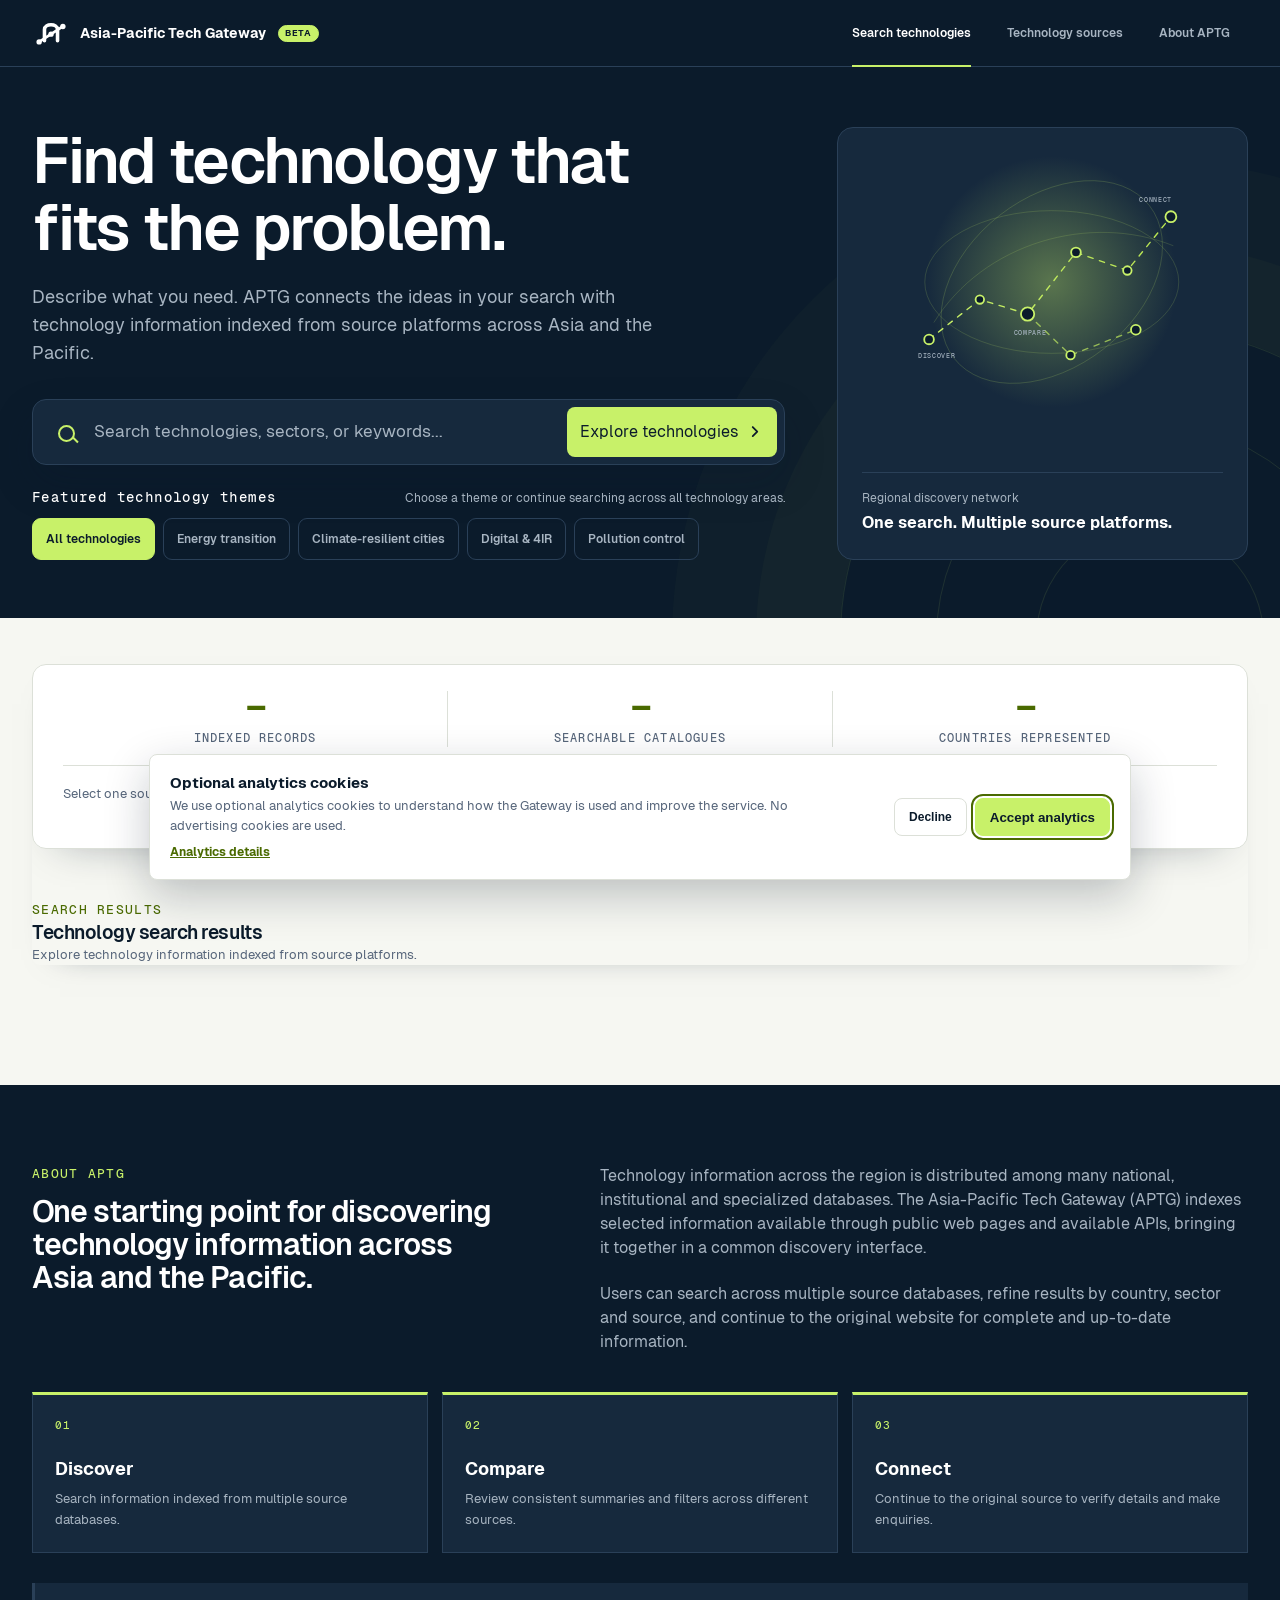
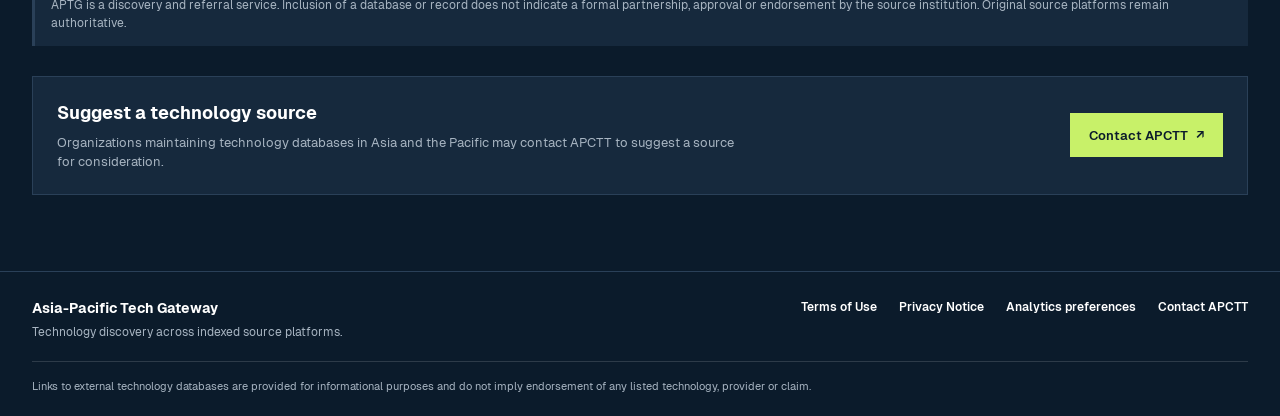
==== commit 41eaab8b: "Refresh APTG typography and colour system" ====
--- a/frontend/index.html
+++ b/frontend/index.html
@@ -5,14 +5,14 @@
     <meta name="viewport" content="width=device-width, initial-scale=1.0" />
     <meta
       http-equiv="Content-Security-Policy"
-      content="default-src 'self'; base-uri 'self'; object-src 'none'; form-action 'self'; img-src 'self' data: https:; font-src 'self' data: https://fonts.gstatic.com; style-src 'self' 'unsafe-inline' https://fonts.googleapis.com; script-src 'self' 'sha256-65nLV9+WjWHNZMH+98Bks30gB2tEhdQJyvh+sKCtndQ=' https://www.googletagmanager.com; connect-src 'self' http://127.0.0.1:8000 https://apsei-api.onrender.com https://translate.googleapis.com https://www.googletagmanager.com https://*.google-analytics.com; frame-src 'none';"
+      content="default-src 'self'; base-uri 'self'; object-src 'none'; form-action 'self'; img-src 'self' data: https:; font-src 'self' data:; style-src 'self' 'unsafe-inline'; script-src 'self' 'sha256-65nLV9+WjWHNZMH+98Bks30gB2tEhdQJyvh+sKCtndQ=' https://www.googletagmanager.com; connect-src 'self' http://127.0.0.1:8000 https://apsei-api.onrender.com https://translate.googleapis.com https://www.googletagmanager.com https://*.google-analytics.com; frame-src 'none';"
     />
     <meta
       name="description"
       content="Discover technology offers, licensing opportunities and R&amp;D solutions from public databases across Asia and the Pacific."
     />
     <meta name="robots" content="index, follow, max-image-preview:large" />
-    <meta name="theme-color" content="#0b2942" />
+    <meta name="theme-color" content="rgb(11 27 43)" />
     <link rel="canonical" href="https://ap-tg.net/" />
     <meta property="og:type" content="website" />
     <meta property="og:site_name" content="Asia-Pacific Tech Gateway" />
@@ -38,22 +38,23 @@
       }
     </script>
     <link rel="icon" type="image/svg+xml" href="assets/tech-gateway-app-icon.svg?v=1" />
-    <link rel="preconnect" href="https://fonts.googleapis.com" />
-    <link rel="preconnect" href="https://fonts.gstatic.com" crossorigin />
     <link
-      href="https://fonts.googleapis.com/css2?family=DM+Sans:wght@400;500;600;700&family=Manrope:wght@600;700;800&family=Roboto:wght@400;500;700&display=swap"
-      rel="stylesheet"
+      rel="preload"
+      href="assets/fonts/Geist-Regular.woff2"
+      as="font"
+      type="font/woff2"
+      crossorigin
     />
-    <link rel="stylesheet" href="styles.css?v=25" />
+    <link rel="stylesheet" href="styles.css?v=26" />
     <link
       id="apctt-theme"
       rel="stylesheet"
-      href="apctt-theme.css?v=10"
+      href="apctt-theme.css?v=11"
     />
     <link
       id="energy-concept"
       rel="stylesheet"
-      href="energy-concept.css?v=4"
+      href="energy-concept.css?v=5"
       disabled
     />
     <script src="theme-init.js?v=3"></script>
@@ -139,12 +140,12 @@
             <svg viewBox="0 0 540 430">
               <defs>
                 <linearGradient id="gateway-route" x1="0" y1="1" x2="1" y2="0">
-                  <stop offset="0" stop-color="#52d5ff"/>
-                  <stop offset="1" stop-color="#9ee9ff"/>
+                  <stop offset="0" stop-color="var(--accent)"/>
+                  <stop offset="1" stop-color="var(--accent-hover)"/>
                 </linearGradient>
                 <radialGradient id="gateway-glow">
-                  <stop offset="0" stop-color="#35c8ff" stop-opacity=".38"/>
-                  <stop offset="1" stop-color="#35c8ff" stop-opacity="0"/>
+                  <stop offset="0" stop-color="var(--accent)" stop-opacity=".38"/>
+                  <stop offset="1" stop-color="var(--accent)" stop-opacity="0"/>
                 </radialGradient>
               </defs>
               <circle class="network-glow" cx="285" cy="215" r="208"/>
--- a/frontend/styles.css
+++ b/frontend/styles.css
@@ -1,29 +1,161 @@
+@font-face {
+  font-family: "Geist";
+  src: url("assets/fonts/Geist-Regular.woff2") format("woff2");
+  font-display: swap;
+  font-style: normal;
+  font-weight: 400;
+}
+
+@font-face {
+  font-family: "Geist";
+  src: url("assets/fonts/Geist-Medium.woff2") format("woff2");
+  font-display: swap;
+  font-style: normal;
+  font-weight: 500;
+}
+
+@font-face {
+  font-family: "Geist";
+  src: url("assets/fonts/Geist-SemiBold.woff2") format("woff2");
+  font-display: swap;
+  font-style: normal;
+  font-weight: 600;
+}
+
+@font-face {
+  font-family: "Geist";
+  src: url("assets/fonts/Geist-Bold.woff2") format("woff2");
+  font-display: swap;
+  font-style: normal;
+  font-weight: 700;
+}
+
+@font-face {
+  font-family: "Geist Mono";
+  src: url("assets/fonts/GeistMono-Medium.woff2") format("woff2");
+  font-display: swap;
+  font-style: normal;
+  font-weight: 500;
+}
+
+:root {
+  /* Dark surfaces */
+  --ink: #0b1b2b;
+  --ink-2: #16293d;
+  --line-dark: #2a4058;
+  --on-dark: #ffffff;
+  --on-dark-muted: #a8b5c2;
+
+  /* Light surfaces */
+  --paper: #f6f7f2;
+  --surface: #ffffff;
+  --text: #0b1b2b;
+  --muted: #56657a;
+  --line: #dce0d8;
+
+  /* Accent */
+  --accent: #c8f169;
+  --accent-hover: #b5e24f;
+  --on-accent: #0b1b2b;
+  --accent-text: #4a6a00;
+
+  /* Supporting semantic colours */
+  --success: #256b45;
+  --success-surface: #e8f3ec;
+  --warning: #79550a;
+  --warning-surface: #fff1c9;
+  --danger: #9f2d2d;
+  --danger-surface: #faeaea;
+
+  /* Compatibility aliases retained for existing selectors. */
+  --blue-950: var(--ink);
+  --blue-900: var(--text);
+  --blue-800: var(--accent-text);
+  --blue-700: var(--accent-text);
+  --blue-600: var(--accent-hover);
+  --blue-100: var(--line);
+  --blue-50: var(--paper);
+  --un-blue: var(--accent-text);
+  --soft: var(--paper);
+  --white: var(--surface);
+  --green: var(--success);
+  --green-bg: var(--success-surface);
+  --amber: var(--warning);
+  --amber-bg: var(--warning-surface);
+  --slate-bg: var(--paper);
+
+  /* Type */
+  --font-sans: "Geist", system-ui, -apple-system, "Segoe UI", sans-serif;
+  --font-mono: "Geist Mono", ui-monospace, SFMono-Regular, Menlo, monospace;
+  --font-body: var(--font-sans);
+  --font-display: var(--font-sans);
+
+  /* Reusable translucent treatments. */
+  --surface-97: color-mix(in srgb, var(--surface) 97%, transparent);
+  --surface-92: color-mix(in srgb, var(--surface) 92%, transparent);
+  --surface-82: color-mix(in srgb, var(--surface) 82%, transparent);
+  --surface-76: color-mix(in srgb, var(--surface) 76%, transparent);
+  --surface-62: color-mix(in srgb, var(--surface) 62%, transparent);
+  --surface-42: color-mix(in srgb, var(--surface) 42%, transparent);
+  --surface-34: color-mix(in srgb, var(--surface) 34%, transparent);
+  --surface-14: color-mix(in srgb, var(--surface) 14%, transparent);
+  --surface-08: color-mix(in srgb, var(--surface) 8%, transparent);
+  --surface-06: color-mix(in srgb, var(--surface) 6%, transparent);
+  --surface-055: color-mix(in srgb, var(--surface) 5.5%, transparent);
+  --surface-04: color-mix(in srgb, var(--surface) 4%, transparent);
+  --ink-98: color-mix(in srgb, var(--ink) 98%, transparent);
+  --ink-65: color-mix(in srgb, var(--ink) 65%, transparent);
+  --ink-60: color-mix(in srgb, var(--ink) 60%, transparent);
+  --ink-55: color-mix(in srgb, var(--ink) 55%, transparent);
+  --ink-46: color-mix(in srgb, var(--ink) 46%, transparent);
+  --ink-42: color-mix(in srgb, var(--ink) 42%, transparent);
+  --ink-30: color-mix(in srgb, var(--ink) 30%, transparent);
+  --ink-28: color-mix(in srgb, var(--ink) 28%, transparent);
+  --ink-24: color-mix(in srgb, var(--ink) 24%, transparent);
+  --ink-20: color-mix(in srgb, var(--ink) 20%, transparent);
+  --ink-18: color-mix(in srgb, var(--ink) 18%, transparent);
+  --ink-14: color-mix(in srgb, var(--ink) 14%, transparent);
+  --ink-12: color-mix(in srgb, var(--ink) 12%, transparent);
+  --ink-10: color-mix(in srgb, var(--ink) 10%, transparent);
+  --ink-08: color-mix(in srgb, var(--ink) 8%, transparent);
+  --ink-07: color-mix(in srgb, var(--ink) 7%, transparent);
+  --ink-06: color-mix(in srgb, var(--ink) 6%, transparent);
+  --ink-045: color-mix(in srgb, var(--ink) 4.5%, transparent);
+  --ink-03: color-mix(in srgb, var(--ink) 3%, transparent);
+  --ink-02: color-mix(in srgb, var(--ink) 2%, transparent);
+  --accent-72: color-mix(in srgb, var(--accent) 72%, transparent);
+  --accent-46: color-mix(in srgb, var(--accent) 46%, transparent);
+  --accent-30: color-mix(in srgb, var(--accent) 30%, transparent);
+  --accent-28: color-mix(in srgb, var(--accent) 28%, transparent);
+  --accent-24: color-mix(in srgb, var(--accent) 24%, transparent);
+  --accent-22: color-mix(in srgb, var(--accent) 22%, transparent);
+  --accent-20: color-mix(in srgb, var(--accent) 20%, transparent);
+  --accent-19: color-mix(in srgb, var(--accent) 19%, transparent);
+  --accent-18: color-mix(in srgb, var(--accent) 18%, transparent);
+  --accent-16: color-mix(in srgb, var(--accent) 16%, transparent);
+  --accent-14: color-mix(in srgb, var(--accent) 14%, transparent);
+  --accent-12: color-mix(in srgb, var(--accent) 12%, transparent);
+  --accent-10: color-mix(in srgb, var(--accent) 10%, transparent);
+  --accent-08: color-mix(in srgb, var(--accent) 8%, transparent);
+  --accent-07: color-mix(in srgb, var(--accent) 7%, transparent);
+  --accent-055: color-mix(in srgb, var(--accent) 5.5%, transparent);
+  --accent-035: color-mix(in srgb, var(--accent) 3.5%, transparent);
+  --accent-025: color-mix(in srgb, var(--accent) 2.5%, transparent);
+  --accent-02: color-mix(in srgb, var(--accent) 2%, transparent);
+}
+
+body {
+  color: var(--text);
+  background: var(--paper);
+  font-family: var(--font-sans);
+}
+
 .prototype-preview {
   margin: 0;
 }
 
 .apse {
-  --blue-950: #101157;
-  --blue-900: #153b72;
-  --blue-800: #255f9e;
-  --blue-700: #337ab7;
-  --blue-600: #2e87c8;
-  --blue-100: #e5eff8;
-  --blue-50: #f1f6fa;
-  --un-blue: #009edb; /* UN/ESCAP brand blue — used sparingly as an accent */
-  --ink: #212529;
-  --muted: #596674;
-  --line: #d5e0ea;
-  --soft: #f2f4f6;
-  --white: #fff;
-  --green: #237a57;
-  --green-bg: #eaf7f0;
-  --amber: #9b6515;
-  --amber-bg: #fff5df;
-  --slate-bg: #eef2f6;
-  --shadow: 0 8px 28px rgba(16, 17, 87, 0.08);
-  --font-body: "DM Sans", Arial, sans-serif;
-  --font-display: "Manrope", Arial, sans-serif;
+  --shadow: 0 8px 28px color-mix(in srgb, var(--ink) 8%, transparent);
   display: flex;
   flex-direction: column;
   width: 100%;
@@ -84,9 +216,9 @@
   position: sticky;
   z-index: 20;
   top: 0;
-  border-bottom: 1px solid #cbd9e5;
-  background: rgba(255, 255, 255, 0.97);
-  box-shadow: 0 3px 14px rgba(16, 17, 87, 0.06);
+  border-bottom: 1px solid var(--line);
+  background: color-mix(in srgb, var(--surface) 97%, transparent);
+  box-shadow: 0 3px 14px color-mix(in srgb, var(--ink) 6%, transparent);
   backdrop-filter: blur(10px);
 }
 
@@ -125,7 +257,7 @@
 
 .gateway-nav-brand span {
   margin-top: 3px;
-  color: #708092;
+  color: var(--muted);
   font-size: 9px;
   font-weight: 600;
   letter-spacing: 0.08em;
@@ -137,10 +269,10 @@
   margin: 0 0 0 2px;
   align-items: center;
   padding: 3px 6px;
-  border: 1px solid #d8a52b;
+  border: 1px solid var(--warning);
   border-radius: 999px;
-  color: #624500;
-  background: #fff3c4;
+  color: var(--warning);
+  background: var(--warning-surface);
   font-family: var(--font-body);
   font-size: 9px;
   font-weight: 700;
@@ -160,7 +292,7 @@
   align-items: center;
   gap: 8px;
   padding: 0 20px;
-  color: #4c5e70;
+  color: var(--muted);
   font-size: 12px;
   font-weight: 700;
   text-decoration: none;
@@ -192,7 +324,7 @@
 }
 
 .nav-number {
-  color: #91a3b4;
+  color: var(--muted);
   font-size: 9px;
   font-weight: 700;
 }
@@ -204,11 +336,11 @@
 .hero {
   position: relative;
   overflow: hidden;
-  border-bottom: 1px solid #d5e0ea;
+  border-bottom: 1px solid var(--line);
   background:
-    linear-gradient(90deg, rgba(51, 122, 183, 0.055) 1px, transparent 1px),
-    linear-gradient(rgba(51, 122, 183, 0.055) 1px, transparent 1px),
-    linear-gradient(135deg, #ffffff 0%, #edf5fb 100%);
+    linear-gradient(90deg, color-mix(in srgb, var(--accent-text) 5.5%, transparent) 1px, transparent 1px),
+    linear-gradient(color-mix(in srgb, var(--accent-text) 5.5%, transparent) 1px, transparent 1px),
+    linear-gradient(135deg, var(--surface) 0%, var(--accent) 100%);
   background-size: 48px 48px, 48px 48px, auto;
 }
 
@@ -218,17 +350,17 @@
   right: -80px;
   width: 530px;
   height: 530px;
-  border: 1px solid rgba(51, 122, 183, 0.12);
+  border: 1px solid color-mix(in srgb, var(--accent-text) 12%, transparent);
   border-radius: 50%;
   box-shadow:
-    0 0 0 65px rgba(51, 122, 183, 0.03),
-    0 0 0 130px rgba(51, 122, 183, 0.02);
+    0 0 0 65px color-mix(in srgb, var(--accent-text) 3%, transparent),
+    0 0 0 130px color-mix(in srgb, var(--accent-text) 2%, transparent);
 }
 
 .hero-pattern::before,
 .hero-pattern::after {
   position: absolute;
-  border: 1px solid rgba(51, 122, 183, 0.12);
+  border: 1px solid color-mix(in srgb, var(--accent-text) 12%, transparent);
   border-radius: 50%;
   content: "";
 }
@@ -239,7 +371,7 @@
 
 .hero-pattern::after {
   inset: 195px;
-  background: rgba(255, 255, 255, 0.42);
+  background: color-mix(in srgb, var(--surface) 42%, transparent);
 }
 
 .hero-content {
@@ -286,21 +418,21 @@
 .hero h1 {
   max-width: 850px;
   margin: 19px auto 18px;
-  color: #101157;
+  color: var(--ink);
   font-size: clamp(36px, 5.1vw, 60px);
   line-height: 1.12;
   letter-spacing: -0.035em;
 }
 
 .hero h1 em {
-  color: #337ab7;
+  color: var(--accent-text);
   font-style: normal;
 }
 
 .hero-content > p {
   max-width: 670px;
   margin: 0 auto 36px;
-  color: #526c86;
+  color: var(--muted);
   font-size: 18px;
 }
 
@@ -310,10 +442,10 @@
   min-height: 70px;
   margin: 0 auto;
   padding: 7px;
-  border: 1px solid #b9cfe1;
+  border: 1px solid var(--accent);
   border-radius: 4px;
   background: var(--white);
-  box-shadow: 0 12px 30px rgba(16, 17, 87, 0.11);
+  box-shadow: 0 12px 30px color-mix(in srgb, var(--ink) 11%, transparent);
 }
 
 .search-icon {
@@ -327,7 +459,7 @@
   left: 18px;
   width: 13px;
   height: 13px;
-  border: 2px solid #71849a;
+  border: 2px solid var(--muted);
   border-radius: 50%;
   content: "";
 }
@@ -338,7 +470,7 @@
   left: 32px;
   width: 7px;
   height: 2px;
-  background: #71849a;
+  background: var(--muted);
   content: "";
   transform: rotate(45deg);
 }
@@ -353,7 +485,7 @@
 }
 
 .search-form input::placeholder {
-  color: #8a99a9;
+  color: var(--muted);
 }
 
 .button {
@@ -400,7 +532,7 @@
 .focus-theme-searches {
   width: min(850px, 100%);
   margin: 20px auto 0;
-  color: #4f687f;
+  color: var(--muted);
   text-align: left;
 }
 
@@ -413,13 +545,13 @@
 }
 
 .focus-theme-heading > span {
-  color: #183f62;
+  color: var(--accent-text);
   font-size: 13px;
   font-weight: 700;
 }
 
 .focus-theme-heading small {
-  color: #6b7d91;
+  color: var(--muted);
   font-size: 12px;
 }
 
@@ -435,10 +567,10 @@
   align-items: center;
   gap: 7px;
   padding: 7px 12px;
-  border: 1px solid #b8cedd;
+  border: 1px solid var(--accent);
   border-radius: 999px;
-  color: #315875;
-  background: rgba(255, 255, 255, 0.82);
+  color: var(--accent-text);
+  background: color-mix(in srgb, var(--surface) 82%, transparent);
   font-family: var(--font-body);
   font-size: 12px;
   font-weight: 600;
@@ -497,7 +629,7 @@
 }
 
 #results-summary {
-  color: #6b7d91;
+  color: var(--muted);
   font-size: 12px;
   font-weight: 600;
 }
@@ -532,7 +664,7 @@
   border: 1px solid var(--blue-100);
   border-radius: 16px;
   background: var(--white);
-  box-shadow: 0 18px 40px -22px rgba(16, 17, 87, 0.28);
+  box-shadow: 0 18px 40px -22px color-mix(in srgb, var(--ink) 28%, transparent);
 }
 
 .apse.has-active-search .global-stats-bar {
@@ -583,7 +715,7 @@
   color: var(--blue-800);
   font-family: var(--font-display);
   font-size: 38px;
-  font-weight: 800;
+  font-weight: 700;
   line-height: 1;
 }
 
@@ -627,7 +759,7 @@
 
 .gsb-chip span {
   color: var(--blue-700);
-  font-weight: 800;
+  font-weight: 700;
 }
 
 .gsb-chip:hover {
@@ -762,7 +894,7 @@
 .filter-group label {
   display: block;
   margin-bottom: 7px;
-  color: #344b63;
+  color: var(--text);
   font-size: 12px;
   font-weight: 700;
 }
@@ -771,17 +903,17 @@
   width: 100%;
   height: 43px;
   padding: 0 36px 0 12px;
-  border: 1px solid #ced9e3;
+  border: 1px solid var(--line);
   border-radius: 3px;
   outline: 0;
-  color: #4c6074;
+  color: var(--muted);
   background: var(--white);
   font-size: 13px;
 }
 
 .filter-group select:focus {
   border-color: var(--blue-600);
-  box-shadow: 0 0 0 3px rgba(31, 120, 207, 0.1);
+  box-shadow: 0 0 0 3px color-mix(in srgb, var(--accent-text) 10%, transparent);
 }
 
 .multiselect {
@@ -795,10 +927,10 @@
   align-items: center;
   justify-content: space-between;
   padding: 0 12px;
-  border: 1px solid #ced9e3;
+  border: 1px solid var(--line);
   border-radius: 3px;
   outline: 0;
-  color: #4c6074;
+  color: var(--muted);
   background: var(--white);
   font-size: 13px;
   text-align: left;
@@ -814,7 +946,7 @@
   width: 14px;
   flex: 0 0 14px;
   fill: none;
-  stroke: #7c8ea1;
+  stroke: var(--muted);
   stroke-linecap: round;
   stroke-width: 1.7;
 }
@@ -837,9 +969,9 @@
   border: 1px solid var(--line);
   border-radius: 4px;
   background: var(--white);
-  box-shadow: 0 10px 28px rgba(16, 17, 87, 0.14);
+  box-shadow: 0 10px 28px color-mix(in srgb, var(--ink) 14%, transparent);
   scrollbar-width: thin;
-  scrollbar-color: #c2d4e5 var(--soft);
+  scrollbar-color: var(--accent) var(--soft);
 }
 
 .multiselect-panel::-webkit-scrollbar {
@@ -853,7 +985,7 @@
 
 .multiselect-panel::-webkit-scrollbar-thumb {
   border-radius: 3px;
-  background: #c2d4e5;
+  background: var(--accent);
 }
 
 .multiselect-panel::-webkit-scrollbar-thumb:hover {
@@ -885,7 +1017,7 @@
   margin-top: 26px;
   padding: 13px;
   border-radius: 3px;
-  color: #55708c;
+  color: var(--muted);
   background: var(--blue-50);
 }
 
@@ -914,7 +1046,7 @@
   border: 1px solid var(--line);
   border-radius: 4px;
   background: var(--white);
-  box-shadow: 0 5px 20px rgba(18, 54, 88, 0.045);
+  box-shadow: 0 5px 20px color-mix(in srgb, var(--accent-text) 4.5%, transparent);
 }
 
 .group-header {
@@ -924,7 +1056,7 @@
   gap: 20px;
   padding: 19px 22px;
   border-bottom: 1px solid var(--line);
-  background: #f4f7f9;
+  background: var(--surface);
 }
 
 .group-source {
@@ -939,24 +1071,24 @@
   height: 41px;
   flex: 0 0 41px;
   place-items: center;
-  border: 1px solid #c6dbef;
+  border: 1px solid var(--accent);
   border-radius: 6px;
   color: var(--blue-800);
   background: var(--blue-100);
   font-family: var(--font-display);
   font-size: 15px;
-  font-weight: 800;
+  font-weight: 700;
 }
 
 .group-source h3 {
   margin: 0 0 2px;
-  color: #183a5c;
+  color: var(--accent-text);
   font-size: 16px;
 }
 
 .group-source p {
   margin: 0;
-  color: #708196;
+  color: var(--muted);
   font-size: 12px;
 }
 
@@ -967,7 +1099,7 @@
 }
 
 .result-count {
-  color: #6b7d91;
+  color: var(--muted);
   font-size: 12px;
 }
 
@@ -1001,7 +1133,7 @@
 }
 
 .status-listed {
-  color: #5b6c80;
+  color: var(--muted);
   background: var(--slate-bg);
 }
 
@@ -1015,7 +1147,7 @@
   border: 1px solid var(--line);
   border-radius: 4px;
   background: var(--white);
-  box-shadow: 0 5px 20px rgba(18, 54, 88, 0.045);
+  box-shadow: 0 5px 20px color-mix(in srgb, var(--accent-text) 4.5%, transparent);
 }
 
 .technology-card {
@@ -1034,7 +1166,7 @@
 }
 
 .technology-card.external-card {
-  background: var(--surface-2, #f8f9fa);
+  background: var(--surface-2, var(--surface));
   opacity: 0.92;
 }
 
@@ -1082,7 +1214,7 @@
 
 .technology-card h4 {
   margin: 0 0 10px;
-  color: #173957;
+  color: var(--accent-text);
   font-family: var(--font-display);
   font-size: 17px;
   line-height: 1.35;
@@ -1094,7 +1226,7 @@
   min-height: 41px;
   margin: 0 0 16px;
   overflow: hidden;
-  color: #617387;
+  color: var(--muted);
   font-size: 13px;
   line-height: 1.55;
   -webkit-box-orient: vertical;
@@ -1106,7 +1238,7 @@
   min-height: 0;
   margin: 0 0 14px;
   overflow: visible;
-  color: #455e74;
+  color: var(--muted);
   font-size: 13px;
   line-height: 1.5;
   -webkit-line-clamp: unset;
@@ -1115,7 +1247,7 @@
 .patent-applicant span {
   display: block;
   margin-bottom: 3px;
-  color: #718196;
+  color: var(--muted);
   font-size: 10px;
   font-weight: 700;
   letter-spacing: 0.08em;
@@ -1230,7 +1362,7 @@
   gap: 7px 14px;
   margin-top: auto;
   margin-bottom: 18px;
-  color: #718196;
+  color: var(--muted);
   font-size: 11px;
 }
 
@@ -1257,7 +1389,7 @@
   margin-bottom: 10px;
   color: var(--blue-700);
   font-size: 11px;
-  font-weight: 800;
+  font-weight: 700;
   letter-spacing: 0.1em;
   text-transform: uppercase;
 }
@@ -1283,7 +1415,7 @@
   width: 4px;
   height: 4px;
   border-radius: 50%;
-  background: #9db0c3;
+  background: var(--muted);
   content: "";
 }
 
@@ -1365,7 +1497,7 @@
 .search-method-note {
   max-width: 72ch;
   margin: 10px 0 0;
-  color: #48677f;
+  color: var(--muted);
   font-size: 12px;
   line-height: 1.5;
 }
@@ -1394,10 +1526,10 @@
 .results-warning {
   margin: 0 0 16px;
   padding: 11px 14px;
-  border: 1px solid #e4c56a;
+  border: 1px solid var(--warning);
   border-radius: 4px;
-  color: #684f00;
-  background: #fff8dc;
+  color: var(--warning);
+  background: var(--warning-surface);
   font-size: 13px;
 }
 
@@ -1413,7 +1545,7 @@
 
 .sources-section {
   border-top: 5px solid var(--blue-700);
-  background: #eef1f4;
+  background: var(--paper);
 }
 
 .jpo-lookup-section {
@@ -1433,7 +1565,7 @@
   flex: 1;
   height: 48px;
   padding: 0 16px;
-  border: 1px solid #ced9e3;
+  border: 1px solid var(--line);
   border-radius: 3px;
   color: var(--ink);
   font-size: 14px;
@@ -1442,7 +1574,7 @@
 
 .jpo-lookup-form input:focus {
   border-color: var(--blue-600);
-  box-shadow: 0 0 0 3px rgba(31, 120, 207, 0.1);
+  box-shadow: 0 0 0 3px color-mix(in srgb, var(--accent-text) 10%, transparent);
 }
 
 #jpo-lookup-result {
@@ -1497,8 +1629,8 @@
 .apse th {
   padding: 15px 20px;
   border-bottom: 1px solid var(--line);
-  color: #65768a;
-  background: #f8fafc;
+  color: var(--muted);
+  background: var(--accent);
   font-size: 10px;
   letter-spacing: 0.07em;
   text-transform: uppercase;
@@ -1506,8 +1638,8 @@
 
 .apse td {
   padding: 18px 20px;
-  border-bottom: 1px solid #e8edf2;
-  color: #5f7185;
+  border-bottom: 1px solid var(--paper);
+  color: var(--muted);
   font-size: 12px;
 }
 
@@ -1516,7 +1648,7 @@
 }
 
 .apse td:first-child {
-  color: #24415e;
+  color: var(--accent-text);
   font-weight: 700;
 }
 
@@ -1600,7 +1732,7 @@
 
 .sdc-provenance {
   margin: -6px 0 0;
-  color: #60758a;
+  color: var(--muted);
   font-size: 11px;
   font-weight: 500;
 }
@@ -1614,7 +1746,7 @@
 
 .sdc-country {
   margin: 0;
-  color: #4d6175;
+  color: var(--muted);
   font-size: 12px;
 }
 
@@ -1622,7 +1754,7 @@
   display: inline-flex;
   align-items: center;
   gap: 6px;
-  color: #3d5166;
+  color: var(--text);
   font-size: 11px;
   font-weight: 700;
   white-space: nowrap;
@@ -1632,11 +1764,11 @@
   width: 7px;
   height: 7px;
   border-radius: 50%;
-  background: #1f8a70;
+  background: var(--accent-text);
 }
 
 .sdc-access.is-external i {
-  background: #d28a16;
+  background: var(--warning);
 }
 
 .sdc-catalogue-size {
@@ -1661,7 +1793,7 @@
   color: var(--blue-800);
   font-family: var(--font-display);
   font-size: 26px;
-  font-weight: 800;
+  font-weight: 700;
 }
 
 .sdc-stat-label {
@@ -1684,10 +1816,10 @@
 
 .sdc-capabilities span {
   padding: 5px 8px;
-  border: 1px solid #d8e4eb;
+  border: 1px solid var(--line);
   border-radius: 3px;
-  color: #3d617c;
-  background: #f6fafc;
+  color: var(--muted);
+  background: var(--accent);
   font-size: 10px;
   font-weight: 700;
 }
@@ -1709,7 +1841,7 @@
   grid-template-columns: minmax(0, 1.15fr) minmax(360px, 0.85fr);
   gap: 24px;
   padding: 24px;
-  border: 1px solid #cbdce6;
+  border: 1px solid var(--accent);
   border-top: 4px solid var(--blue-700);
   background: var(--white);
   box-shadow: var(--shadow);
@@ -1804,7 +1936,7 @@
 
 .source-access-key strong {
   margin-right: 3px;
-  color: #3d5166;
+  color: var(--text);
 }
 
 .access-dot {
@@ -1815,11 +1947,11 @@
 }
 
 .access-dot-searchable {
-  background: #1f8a70;
+  background: var(--accent-text);
 }
 
 .access-dot-external {
-  background: #d28a16;
+  background: var(--warning);
 }
 
 .source-access-key .source-join-link {
@@ -1873,7 +2005,7 @@
 
 .pagination-page-btn.active {
   background: var(--blue-700);
-  color: #fff;
+  color: var(--surface);
   border-color: var(--blue-700);
   font-weight: 600;
   cursor: default;
@@ -1911,13 +2043,13 @@
   border-radius: 6px;
   font-size: 13px;
   text-align: center;
-  color: var(--ink, #212529);
-  background: var(--white, #fff);
+  color: var(--ink, var(--text));
+  background: var(--white, var(--surface));
   outline: none;
 }
 
 .pagination-jump-input:focus {
-  border-color: var(--accent, #337ab7);
+  border-color: var(--accent, var(--accent-text));
 }
 
 .pagination-jump-input::-webkit-inner-spin-button,
@@ -1927,7 +2059,7 @@
 
 .pagination-jump-label {
   font-size: 12px;
-  color: var(--muted, #596674);
+  color: var(--muted, var(--muted));
   white-space: nowrap;
 }
 
@@ -1940,25 +2072,6 @@
 /* ── Source detail page overlay ─────────────────────────────────────────────── */
 
 .source-page {
-  --blue-950: #101157;
-  --blue-900: #153b72;
-  --blue-800: #255f9e;
-  --blue-700: #337ab7;
-  --blue-600: #2e87c8;
-  --blue-100: #e5eff8;
-  --blue-50: #f1f6fa;
-  --ink: #212529;
-  --muted: #596674;
-  --line: #d5e0ea;
-  --soft: #f2f4f6;
-  --white: #fff;
-  --green: #237a57;
-  --green-bg: #eaf7f0;
-  --amber: #9b6515;
-  --amber-bg: #fff5df;
-  --slate-bg: #eef2f6;
-  --font-body: "DM Sans", Arial, sans-serif;
-  --font-display: "Manrope", Arial, sans-serif;
   position: fixed;
   inset: 0;
   z-index: 200;
@@ -2077,7 +2190,7 @@
   margin: 0;
   font-size: 14px;
   line-height: 1.6;
-  color: #3d5166;
+  color: var(--text);
 }
 
 .sp-hint-box {
@@ -2103,7 +2216,7 @@
   padding: 76px 0;
   color: var(--white);
   background:
-    linear-gradient(115deg, rgba(16, 17, 87, 0.99), rgba(37, 95, 158, 0.97)),
+    linear-gradient(115deg, color-mix(in srgb, var(--ink) 99%, transparent), color-mix(in srgb, var(--accent-text) 97%, transparent)),
     var(--blue-950);
 }
 
@@ -2120,7 +2233,7 @@
 }
 
 .section-kicker.light {
-  color: #8dc5f1;
+  color: var(--accent);
 }
 
 .about-section h2 {
@@ -2133,7 +2246,7 @@
 
 .about-section p {
   margin: 0 0 22px;
-  color: #c9d9e8;
+  color: var(--accent);
   font-size: 14px;
 }
 
@@ -2165,15 +2278,15 @@
 .about-pillars article {
   min-height: 154px;
   padding: 22px;
-  border: 1px solid rgba(141, 197, 241, 0.24);
-  border-top: 3px solid #7de0ff;
-  background: rgba(255, 255, 255, 0.055);
+  border: 1px solid color-mix(in srgb, var(--accent) 24%, transparent);
+  border-top: 3px solid var(--accent);
+  background: color-mix(in srgb, var(--surface) 5.5%, transparent);
 }
 
 .about-step {
   display: block;
   margin-bottom: 22px;
-  color: #7de0ff;
+  color: var(--accent);
   font-size: 11px;
   font-weight: 700;
   letter-spacing: 0.12em;
@@ -2188,7 +2301,7 @@
 
 .about-section .about-pillars p {
   margin: 0;
-  color: #dce8f2;
+  color: var(--accent);
   font-size: 13px;
   line-height: 1.55;
 }
@@ -2196,9 +2309,9 @@
 .about-section .about-disclaimer {
   margin: 0;
   padding: 13px 16px;
-  border-left: 3px solid #7de0ff;
-  color: #dce8f2;
-  background: rgba(255, 255, 255, 0.06);
+  border-left: 3px solid var(--accent);
+  color: var(--accent);
+  background: color-mix(in srgb, var(--surface) 6%, transparent);
   font-size: 12px;
   line-height: 1.55;
 }
@@ -2209,8 +2322,8 @@
   justify-content: space-between;
   gap: 30px;
   padding: 22px 24px;
-  border: 1px solid rgba(141, 197, 241, 0.28);
-  background: rgba(255, 255, 255, 0.075);
+  border: 1px solid color-mix(in srgb, var(--accent) 28%, transparent);
+  background: color-mix(in srgb, var(--surface) 7.5%, transparent);
 }
 
 .about-source-cta > div {
@@ -2227,9 +2340,9 @@
   flex: 0 0 auto;
   align-items: center;
   padding: 0 18px;
-  border: 1px solid #7de0ff;
-  color: #082b48;
-  background: #7de0ff;
+  border: 1px solid var(--accent);
+  color: var(--ink);
+  background: var(--accent);
 }
 
 .about-section .about-source-cta a:hover {
@@ -2255,7 +2368,7 @@
     width: min(340px, 88vw);
     overflow-y: auto;
     border-radius: 0;
-    box-shadow: -15px 0 40px rgba(7, 31, 57, 0.18);
+    box-shadow: -15px 0 40px color-mix(in srgb, var(--ink) 18%, transparent);
     transform: translateX(110%);
     transition: transform 0.25s ease;
   }
@@ -2538,21 +2651,6 @@
 
 .compare-tray,
 .compare-page {
-  --blue-950: #101157;
-  --blue-900: #153b72;
-  --blue-800: #255f9e;
-  --blue-700: #337ab7;
-  --blue-100: #e5eff8;
-  --blue-50: #f1f6fa;
-  --ink: #212529;
-  --muted: #596674;
-  --line: #d5e0ea;
-  --soft: #f2f4f6;
-  --white: #fff;
-  --green: #237a57;
-  --green-bg: #eaf7f0;
-  --font-body: "DM Sans", Arial, sans-serif;
-  --font-display: "Manrope", Arial, sans-serif;
   box-sizing: border-box;
   font-family: var(--font-body);
 }
@@ -2582,9 +2680,9 @@
   bottom: 0;
   left: 0;
   padding: 12px 0;
-  border-top: 1px solid #b9cede;
-  background: rgba(255, 255, 255, 0.97);
-  box-shadow: 0 -10px 32px rgba(16, 17, 87, 0.14);
+  border-top: 1px solid var(--accent);
+  background: color-mix(in srgb, var(--surface) 97%, transparent);
+  box-shadow: 0 -10px 32px color-mix(in srgb, var(--ink) 14%, transparent);
   backdrop-filter: blur(12px);
 }
 
@@ -2610,7 +2708,7 @@
   color: var(--blue-900);
   font-family: var(--font-display);
   font-size: 13px;
-  font-weight: 800;
+  font-weight: 700;
 }
 
 .compare-tray-summary strong {
@@ -2679,9 +2777,9 @@
 }
 
 .compare-tray-actions .button:disabled {
-  border-color: #cad5df;
-  color: #788898;
-  background: #e8edf1;
+  border-color: var(--line);
+  color: var(--muted);
+  background: var(--paper);
   box-shadow: none;
   cursor: not-allowed;
 }
@@ -2691,7 +2789,7 @@
 }
 
 .compare-toggle.is-selected {
-  border-color: #83b79e;
+  border-color: var(--success);
   color: var(--green);
   background: var(--green-bg);
 }
@@ -2715,7 +2813,7 @@
   overflow-y: auto;
   visibility: hidden;
   color: var(--ink);
-  background: #f4f7f9;
+  background: var(--surface);
   pointer-events: none;
   transform: translateY(24px);
   opacity: 0;
@@ -2789,7 +2887,7 @@
 .compare-page .section-kicker {
   color: var(--blue-700);
   font-size: 11px;
-  font-weight: 800;
+  font-weight: 700;
   letter-spacing: 0.1em;
   text-transform: uppercase;
 }
@@ -2799,7 +2897,7 @@
   border: 1px solid var(--line);
   border-radius: 8px;
   background: var(--white);
-  box-shadow: 0 8px 28px rgba(16, 17, 87, 0.07);
+  box-shadow: 0 8px 28px color-mix(in srgb, var(--ink) 7%, transparent);
 }
 
 .compare-scroll-hint {
@@ -2841,7 +2939,7 @@
 }
 
 .compare-table thead th {
-  background: #f7fafc;
+  background: var(--accent);
 }
 
 .compare-table thead th:not(:first-child) {
@@ -2859,7 +2957,7 @@
 .compare-source-name {
   color: var(--blue-700);
   font-size: 10px;
-  font-weight: 800;
+  font-weight: 700;
   letter-spacing: 0.06em;
   text-transform: uppercase;
 }
@@ -2869,14 +2967,14 @@
 }
 
 .compare-table tbody th {
-  color: #43596d;
-  background: #f7fafc;
+  color: var(--muted);
+  background: var(--accent);
   font-size: 12px;
-  font-weight: 800;
+  font-weight: 700;
 }
 
 .compare-table tbody td {
-  color: #40566a;
+  color: var(--text);
   font-size: 13px;
   line-height: 1.6;
 }
@@ -2886,13 +2984,13 @@
 }
 
 .compare-missing {
-  color: #788898;
+  color: var(--muted);
   font-style: italic;
 }
 
 .compare-link-row a {
   color: var(--blue-700);
-  font-weight: 800;
+  font-weight: 700;
   text-decoration-thickness: 1px;
   text-underline-offset: 3px;
 }
@@ -3045,7 +3143,7 @@
     color: var(--blue-950);
     font-family: var(--font-display);
     font-size: 16px;
-    font-weight: 800;
+    font-weight: 700;
   }
 
   .compare-mobile-field > summary {
@@ -3091,7 +3189,7 @@
     gap: 14px;
     padding: 14px 18px;
     border-top: 1px solid var(--blue-100);
-    color: #40566a;
+    color: var(--text);
     font-size: 14px;
     line-height: 1.55;
     overflow-wrap: anywhere;
@@ -3102,7 +3200,7 @@
     margin-bottom: 4px;
     color: var(--blue-700);
     font-size: 11px;
-    font-weight: 800;
+    font-weight: 700;
   }
 
   .compare-mobile-technology h3 {
@@ -3115,7 +3213,7 @@
 
   .compare-mobile-value a {
     color: var(--blue-700);
-    font-weight: 800;
+    font-weight: 700;
     text-underline-offset: 3px;
   }
 }
@@ -3257,8 +3355,8 @@
   gap: 10px 16px;
   padding: 11px 16px;
   border-top: 1px solid var(--blue-100);
-  color: #50677c;
-  background: #f7fafc;
+  color: var(--muted);
+  background: var(--accent);
   font-size: 12px;
   line-height: 1.45;
 }
@@ -3442,7 +3540,7 @@
   width: 100%;
   min-height: 40px;
   padding: 8px 10px;
-  border: 1px solid #c9d8e5;
+  border: 1px solid var(--accent);
   border-radius: 4px;
   color: var(--ink);
   background: var(--white);
@@ -3451,7 +3549,7 @@
 
 .facet-search input:focus-visible {
   border-color: var(--blue-700);
-  outline: 3px solid rgb(51 122 183 / 18%);
+  outline: 3px solid color-mix(in srgb, var(--accent-text) 18%, transparent);
   outline-offset: 1px;
 }
 
@@ -3541,18 +3639,18 @@
 .facet-option small.facet-availability span {
   width: 8px;
   height: 8px;
-  border: 1px solid #18723a;
+  border: 1px solid var(--success);
   border-radius: 50%;
-  background: #26a052;
-  box-shadow: 0 0 0 2px rgb(38 160 82 / 12%);
+  background: var(--success);
+  box-shadow: 0 0 0 2px color-mix(in srgb, var(--success) 12%, transparent);
 }
 
 /* Legal footer and standalone policy pages */
 .gateway-legal-footer {
   padding: 26px 0 22px;
-  border-top: 1px solid #214f72;
-  color: #dce9f2;
-  background: #0d304b;
+  border-top: 1px solid var(--accent-text);
+  color: var(--accent);
+  background: var(--ink);
 }
 
 .gateway-legal-footer-inner {
@@ -3570,7 +3668,7 @@
 
 .gateway-legal-footer p {
   margin: 4px 0 0;
-  color: #b7cad9;
+  color: var(--line);
   font-size: 12px;
 }
 
@@ -3605,11 +3703,6 @@
 }
 
 .analytics-consent-banner {
-  --blue-900: #153b72;
-  --blue-700: #337ab7;
-  --ink: #212529;
-  --muted: #596674;
-  --white: #fff;
   position: fixed;
   z-index: 3000;
   right: 20px;
@@ -3622,11 +3715,11 @@
   gap: 24px;
   margin: 0 auto;
   padding: 18px 20px;
-  border: 1px solid #b9cfdd;
+  border: 1px solid var(--line);
   border-radius: 8px;
   color: var(--ink);
   background: var(--white);
-  box-shadow: 0 16px 45px rgb(8 38 60 / 24%);
+  box-shadow: 0 16px 45px color-mix(in srgb, var(--ink) 24%, transparent);
 }
 
 .analytics-consent-copy {
@@ -3637,7 +3730,7 @@
   display: block;
   margin-bottom: 4px;
   color: var(--blue-900);
-  font-family: "Manrope", "Roboto", sans-serif;
+  font-family: var(--font-sans);
   font-size: 15px;
 }
 
@@ -3669,15 +3762,15 @@
 .gateway-external-link-note {
   margin-top: 20px;
   padding-top: 16px;
-  border-top: 1px solid rgba(255, 255, 255, 0.14);
-  color: #9fb7c9;
+  border-top: 1px solid color-mix(in srgb, var(--surface) 14%, transparent);
+  color: var(--muted);
   font-size: 11px;
   line-height: 1.5;
 }
 
 .legal-page,
 .legal-page .apse {
-  background: #f3f6f8;
+  background: var(--paper);
 }
 
 .legal-nav-links a {
@@ -3690,13 +3783,13 @@
   padding: 58px 0 50px;
   border-bottom: 1px solid var(--line);
   color: var(--white);
-  background: linear-gradient(115deg, #123f62, #0b70b7);
+  background: linear-gradient(115deg, var(--accent-text), var(--accent-text));
 }
 
 .legal-eyebrow {
   display: inline-flex;
   margin-bottom: 12px;
-  color: #a9e5fa;
+  color: var(--accent);
   font-size: 12px;
   font-weight: 700;
   letter-spacing: 0.07em;
@@ -3712,7 +3805,7 @@
 .legal-hero p {
   max-width: 720px;
   margin: 14px 0 0;
-  color: #d9e8f2;
+  color: var(--accent);
   font-size: 15px;
 }
 
@@ -3761,7 +3854,7 @@
   padding: 40px 46px;
   border: 1px solid var(--line);
   background: var(--white);
-  box-shadow: 0 4px 18px rgba(18, 63, 98, 0.06);
+  box-shadow: 0 4px 18px color-mix(in srgb, var(--accent-text) 6%, transparent);
 }
 
 .legal-status {
@@ -3778,8 +3871,8 @@
 
 .legal-status strong {
   padding: 4px 8px;
-  color: #79550a;
-  background: #fff1c9;
+  color: var(--warning);
+  background: var(--warning-surface);
   font-size: 11px;
   text-transform: uppercase;
 }
@@ -3808,7 +3901,7 @@
 
 .legal-article p,
 .legal-article li {
-  color: #435564;
+  color: var(--text);
   font-size: 14px;
   line-height: 1.75;
 }
@@ -3998,7 +4091,7 @@
 .card-fact-label {
   display: block;
   margin-bottom: 4px;
-  color: #6b7d91;
+  color: var(--muted);
   font-size: 11px;
   font-weight: 700;
 }
@@ -4006,7 +4099,7 @@
 .card-fact-value {
   display: block;
   overflow: hidden;
-  color: #294760;
+  color: var(--accent-text);
   font-size: 12px;
   font-weight: 700;
   line-height: 1.4;
@@ -4015,7 +4108,7 @@
 
 .card-translation-note {
   margin: -2px 0 13px;
-  color: #775c18;
+  color: var(--warning);
   font-size: 11px;
   line-height: 1.45;
 }
@@ -4136,7 +4229,7 @@
     overflow-y: auto;
     border: 0;
     border-radius: 22px 22px 0 0;
-    box-shadow: 0 -16px 42px rgba(7, 31, 57, 0.2);
+    box-shadow: 0 -16px 42px color-mix(in srgb, var(--ink) 20%, transparent);
     transform: translateY(110%);
     visibility: hidden;
     pointer-events: none;
@@ -4220,7 +4313,7 @@
     inset: 0;
     display: block;
     border: 0;
-    background: rgba(9, 31, 48, 0.42);
+    background: color-mix(in srgb, var(--ink) 42%, transparent);
     opacity: 0;
     transition: opacity 0.2s ease;
   }
@@ -4236,7 +4329,7 @@
     display: flex;
     margin-bottom: 14px;
     padding: 8px 0;
-    background: #f7f9fb;
+    background: var(--surface);
   }
 
   .mobile-filter-button {
--- a/frontend/apctt-theme.css
+++ b/frontend/apctt-theme.css
@@ -6,23 +6,9 @@
  */
 
 .apse {
-  --blue-950: #123f62;
-  --blue-900: #123f62;
-  --blue-800: #0b70b7;
-  --blue-700: #0b70b7;
-  --blue-600: #2e87c8;
-  --blue-100: #d7e4eb;
-  --blue-50: #eaf4f8;
-  --un-blue: #2e87c8;
-  --ink: #333;
-  --muted: #5b6c79;
-  --line: #d7e4eb;
-  --soft: #f2f2f2;
-  --shadow: 0 2px 6px rgba(0, 0, 0, 0.1);
-  --font-body: "Roboto", Arial, Helvetica, sans-serif;
-  --font-display: "Roboto", Arial, Helvetica, sans-serif;
-  background: #fff;
-  color: #333;
+  --shadow: 0 2px 6px color-mix(in srgb, var(--ink) 10%, transparent);
+  background: var(--surface);
+  color: var(--text);
   font-family: var(--font-body);
   font-size: 16px;
   line-height: 1.5;
@@ -33,10 +19,10 @@
 }
 
 .gateway-nav {
-  border-top: 3px solid #2e87c8;
-  border-bottom: 1px solid #d7e4eb;
-  background: #fff;
-  box-shadow: 0 3px 6px rgba(0, 0, 0, 0.14);
+  border-top: 3px solid var(--accent-text);
+  border-bottom: 1px solid var(--line);
+  background: var(--surface);
+  box-shadow: 0 3px 6px color-mix(in srgb, var(--ink) 14%, transparent);
   backdrop-filter: none;
 }
 
@@ -45,7 +31,7 @@
 }
 
 .gateway-nav-brand {
-  color: #123f62;
+  color: var(--accent-text);
 }
 
 .gateway-nav-logo {
@@ -60,14 +46,14 @@
 }
 
 .gateway-nav-brand span {
-  color: #5b6c79;
+  color: var(--muted);
   font-size: 10px;
   letter-spacing: 0.04em;
 }
 
 .gateway-nav-links a {
   padding: 0 15px;
-  color: #4d4d4d;
+  color: var(--text);
   font-size: 13px;
   font-weight: 500;
   text-transform: uppercase;
@@ -77,12 +63,12 @@
   right: 15px;
   left: 15px;
   height: 3px;
-  background: #2e87c8;
+  background: var(--accent-text);
 }
 
 .gateway-nav-links a:hover,
 .gateway-nav-links a.active {
-  color: #0b70b7;
+  color: var(--accent-text);
 }
 
 .nav-number {
@@ -90,8 +76,8 @@
 }
 
 .hero {
-  border-bottom: 1px solid #d7e4eb;
-  background: linear-gradient(110deg, #fff 0%, #eaf4f8 100%);
+  border-bottom: 1px solid var(--line);
+  background: linear-gradient(110deg, var(--surface) 0%, var(--accent) 100%);
 }
 
 .hero-pattern {
@@ -107,7 +93,7 @@
 
 .eyebrow,
 .section-kicker {
-  color: #0b70b7;
+  color: var(--accent-text);
   font-size: 13px;
   font-weight: 700;
   letter-spacing: 0.02em;
@@ -120,20 +106,20 @@
 .hero h1 {
   max-width: 760px;
   margin: 10px 0 12px;
-  color: #123f62;
+  color: var(--accent-text);
   font-size: clamp(30px, 3.5vw, 38px);
   line-height: 1.2;
   letter-spacing: 0;
 }
 
 .hero h1 em {
-  color: #123f62;
+  color: var(--accent-text);
 }
 
 .hero-content > p {
   max-width: 680px;
   margin: 0 0 28px;
-  color: #5b6c79;
+  color: var(--muted);
   font-size: 16px;
   line-height: 1.5;
 }
@@ -143,9 +129,9 @@
   min-height: 58px;
   margin: 0;
   padding: 5px;
-  border-color: #aebfca;
+  border-color: var(--line);
   border-radius: 0;
-  box-shadow: 0 2px 5px rgba(0, 0, 0, 0.1);
+  box-shadow: 0 2px 5px color-mix(in srgb, var(--ink) 10%, transparent);
 }
 
 .search-form input {
@@ -157,13 +143,13 @@
 }
 
 .button-primary {
-  border-color: #0b70b7;
-  background: #0b70b7;
+  border-color: var(--accent-text);
+  background: var(--accent-text);
 }
 
 .button-primary:hover {
-  border-color: #123f62;
-  background: #123f62;
+  border-color: var(--accent-text);
+  background: var(--accent-text);
 }
 
 .search-button {
@@ -183,7 +169,7 @@
 
 .search-section {
   padding: 34px 0 72px;
-  background: #f7f9fb;
+  background: var(--surface);
 }
 
 .sources-section {
@@ -196,25 +182,25 @@
 
 .section-heading h2 {
   margin: 7px 0 5px;
-  color: #123f62;
+  color: var(--accent-text);
   font-size: clamp(26px, 3vw, 30px);
   line-height: 1.22;
   letter-spacing: 0;
 }
 
 .section-heading p {
-  color: #5b6c79;
+  color: var(--muted);
   font-size: 15px;
 }
 
 #results-summary {
-  color: #5b6c79;
+  color: var(--muted);
   font-size: 13px;
   font-weight: 400;
 }
 
 .text-button {
-  color: #0b70b7;
+  color: var(--accent-text);
   font-size: 14px;
 }
 
@@ -222,11 +208,11 @@
   gap: 18px;
   margin-bottom: 28px;
   padding: 26px 30px;
-  border: 1px solid #d7e4eb;
-  border-top: 4px solid #2e87c8;
+  border: 1px solid var(--line);
+  border-top: 4px solid var(--accent-text);
   border-radius: 0;
-  background: #fff;
-  box-shadow: 0 2px 5px rgba(0, 0, 0, 0.07);
+  background: var(--surface);
+  box-shadow: 0 2px 5px color-mix(in srgb, var(--ink) 7%, transparent);
 }
 
 .apse.has-active-search .global-stats-bar {
@@ -235,24 +221,24 @@
 }
 
 .gsb-stat {
-  border-color: #d7e4eb;
+  border-color: var(--line);
 }
 
 .gsb-stat-number {
-  color: #123f62;
+  color: var(--accent-text);
   font-size: 32px;
   font-weight: 700;
 }
 
 .gsb-stat-label {
-  color: #5b6c79;
+  color: var(--muted);
   font-size: 12px;
   letter-spacing: 0.02em;
 }
 
 .gsb-hint {
-  border-color: #d7e4eb;
-  color: #5b6c79;
+  border-color: var(--line);
+  color: var(--muted);
 }
 
 .gsb-source-chips {
@@ -261,24 +247,24 @@
 
 .gsb-chip {
   padding: 7px 11px;
-  border-color: #d7e4eb;
+  border-color: var(--line);
   border-radius: 2px;
-  color: #333;
-  background: #eaf4f8;
+  color: var(--text);
+  background: var(--accent);
   font-size: 12px;
   font-weight: 500;
 }
 
 .gsb-chip.active {
-  border-color: #0b70b7;
-  background: #0b70b7;
+  border-color: var(--accent-text);
+  background: var(--accent-text);
 }
 
 .active-filter-chip {
-  border-color: #bcd3e0;
+  border-color: var(--accent);
   border-radius: 2px;
-  color: #0b70b7;
-  background: #eaf4f8;
+  color: var(--accent-text);
+  background: var(--accent);
 }
 
 .search-layout {
@@ -289,33 +275,33 @@
 .filters {
   top: 96px;
   padding: 22px 20px;
-  border-color: #d7e4eb;
+  border-color: var(--line);
   border-radius: 0;
   box-shadow: none;
 }
 
 .filters h3 {
-  color: #123f62;
+  color: var(--accent-text);
   font-size: 18px;
 }
 
 .filter-group label {
-  color: #4d4d4d;
+  color: var(--text);
   font-size: 13px;
 }
 
 .multiselect-toggle,
 .filter-group select {
-  border-color: #c7d4dc;
+  border-color: var(--line);
   border-radius: 0;
-  color: #4d4d4d;
+  color: var(--text);
   font-size: 13px;
 }
 
 .multiselect-panel {
-  border-color: #d7e4eb;
+  border-color: var(--line);
   border-radius: 0;
-  box-shadow: 0 3px 8px rgba(0, 0, 0, 0.12);
+  box-shadow: 0 3px 8px color-mix(in srgb, var(--ink) 12%, transparent);
 }
 
 .multiselect-option {
@@ -324,28 +310,28 @@
 
 .filter-note {
   border-radius: 0;
-  color: #5b6c79;
-  background: #eaf4f8;
+  color: var(--muted);
+  background: var(--accent);
 }
 
 .source-group,
 .merged-grid-wrap {
-  border-color: #d7e4eb;
+  border-color: var(--line);
   border-radius: 0;
-  box-shadow: 0 2px 5px rgba(0, 0, 0, 0.06);
+  box-shadow: 0 2px 5px color-mix(in srgb, var(--ink) 6%, transparent);
 }
 
 .group-header {
   padding: 17px 20px;
-  border-color: #d7e4eb;
-  background: #eaf4f8;
+  border-color: var(--line);
+  background: var(--accent);
 }
 
 .source-initial {
-  border-color: #bcd3e0;
+  border-color: var(--accent);
   border-radius: 2px;
-  color: #0b70b7;
-  background: #fff;
+  color: var(--accent-text);
+  background: var(--surface);
   font-family: var(--font-body);
 }
 
@@ -353,13 +339,11 @@
    typography aligned with the active APCTT theme instead of the base preview. */
 .compare-tray,
 .compare-page {
-  --font-body: "Roboto", Arial, Helvetica, sans-serif;
-  --font-display: "Roboto", Arial, Helvetica, sans-serif;
   font-family: var(--font-body);
 }
 
 .group-source h3 {
-  color: #123f62;
+  color: var(--accent-text);
   font-size: 17px;
 }
 
@@ -369,11 +353,11 @@
 
 .technology-card:nth-child(odd),
 .technology-card:nth-child(n + 3) {
-  border-color: #d7e4eb;
+  border-color: var(--line);
 }
 
 .technology-card h4 {
-  color: #123f62;
+  color: var(--accent-text);
   font-family: var(--font-body);
   font-size: 18px;
   line-height: 1.35;
@@ -381,13 +365,13 @@
 
 .technology-card > p,
 .technology-card .card-summary {
-  color: #5b6c79;
+  color: var(--muted);
   font-size: 14px;
   line-height: 1.55;
 }
 
 .card-sector {
-  color: #0b70b7;
+  color: var(--accent-text);
 }
 
 .card-source-pill,
@@ -396,19 +380,19 @@
 }
 
 .card-source-pill {
-  border-color: #d7e4eb;
-  color: #0b70b7;
-  background: #eaf4f8;
+  border-color: var(--line);
+  color: var(--accent-text);
+  background: var(--accent);
 }
 
 .card-detail-disclosure summary {
-  color: #0b70b7;
+  color: var(--accent-text);
 }
 
 .source-cards-grid > *,
 .source-card {
   border-radius: 0;
-  box-shadow: 0 2px 5px rgba(0, 0, 0, 0.07);
+  box-shadow: 0 2px 5px color-mix(in srgb, var(--ink) 7%, transparent);
 }
 
 .pagination-page-btn,
@@ -417,28 +401,28 @@
 }
 
 .pagination-page-btn.active {
-  border-color: #0b70b7;
-  background: #0b70b7;
+  border-color: var(--accent-text);
+  background: var(--accent-text);
 }
 
 .about-section {
-  background: #020b3b;
+  background: var(--ink);
 }
 
 .about-section h2 {
-  color: #fff;
+  color: var(--surface);
   font-size: 30px;
   line-height: 1.25;
   letter-spacing: 0;
 }
 
 .about-section p {
-  color: rgba(255, 255, 255, 0.82);
+  color: color-mix(in srgb, var(--surface) 82%, transparent);
   font-size: 16px;
 }
 
 .about-section a {
-  color: #fff;
+  color: var(--surface);
 }
 
 @media (max-width: 760px) {
@@ -522,31 +506,15 @@
 /* Discovery workspace visual system ---------------------------------------- */
 
 .apse {
-  --blue-950: #09263d;
-  --blue-900: #123f62;
-  --blue-800: #0b6694;
-  --blue-700: #0e739f;
-  --blue-600: #1686b5;
-  --blue-100: #d5e4ec;
-  --blue-50: #edf5f8;
-  --un-blue: #22b5e9;
-  --ink: #183247;
-  --muted: #586f80;
-  --line: #d2e0e8;
-  --soft: #f1f5f7;
-  --green: #1a7258;
-  --green-bg: #e7f5ef;
-  --shadow: 0 18px 42px -28px rgba(7, 35, 55, 0.42);
-  --font-body: "DM Sans", Arial, sans-serif;
-  --font-display: "Manrope", Arial, sans-serif;
+  --shadow: 0 18px 42px -28px color-mix(in srgb, var(--ink) 42%, transparent);
   color: var(--ink);
-  background: #f4f7f9;
+  background: var(--surface);
   font-family: var(--font-body);
 }
 
 .apse ::selection {
-  color: #06253b;
-  background: #a9e9fb;
+  color: var(--ink);
+  background: var(--accent);
 }
 
 .gateway-container {
@@ -555,8 +523,8 @@
 
 .gateway-nav {
   border: 0;
-  border-bottom: 1px solid rgba(169, 233, 251, 0.14);
-  background: rgba(6, 29, 48, 0.98);
+  border-bottom: 1px solid color-mix(in srgb, var(--accent) 14%, transparent);
+  background: color-mix(in srgb, var(--ink) 98%, transparent);
   box-shadow: none;
 }
 
@@ -565,7 +533,7 @@
 }
 
 .apse .gateway-nav-brand {
-  color: #fff;
+  color: var(--surface);
 }
 
 .gateway-nav-logo {
@@ -581,16 +549,16 @@
 }
 
 .gateway-nav-brand .gateway-beta-badge {
-  border-color: rgba(241, 193, 74, 0.72);
-  color: #ffe59b;
-  background: rgba(241, 193, 74, 0.08);
+  border-color: color-mix(in srgb, var(--warning) 72%, transparent);
+  color: var(--warning-surface);
+  background: color-mix(in srgb, var(--warning) 8%, transparent);
 }
 
 .gateway-nav-links a {
   padding: 0 18px;
-  color: #b7cfdd;
+  color: var(--accent);
   font-size: 12px;
-  font-weight: 650;
+  font-weight: 600;
   letter-spacing: 0;
   text-transform: none;
 }
@@ -599,20 +567,20 @@
   right: 18px;
   left: 18px;
   height: 2px;
-  background: #75d5f1;
+  background: var(--accent);
 }
 
 .gateway-nav-links a:hover,
 .gateway-nav-links a.active {
-  color: #fff;
+  color: var(--surface);
 }
 
 .hero {
   overflow: hidden;
   border: 0;
   background:
-    radial-gradient(circle at 82% 18%, rgba(34, 181, 233, 0.12), transparent 34%),
-    #09263d;
+    radial-gradient(circle at 82% 18%, color-mix(in srgb, var(--accent-text) 12%, transparent), transparent 34%),
+    var(--ink);
 }
 
 .hero-pattern {
@@ -622,19 +590,19 @@
   bottom: -330px;
   width: 620px;
   height: 620px;
-  border-color: rgba(169, 233, 251, 0.1);
+  border-color: color-mix(in srgb, var(--accent) 10%, transparent);
   box-shadow:
-    0 0 0 84px rgba(169, 233, 251, 0.025),
-    0 0 0 168px rgba(169, 233, 251, 0.018);
+    0 0 0 84px color-mix(in srgb, var(--accent) 2.5%, transparent),
+    0 0 0 168px color-mix(in srgb, var(--accent) 1.8%, transparent);
 }
 
 .hero-pattern::before,
 .hero-pattern::after {
-  border-color: rgba(169, 233, 251, 0.1);
+  border-color: color-mix(in srgb, var(--accent) 10%, transparent);
 }
 
 .hero-pattern::after {
-  background: rgba(9, 38, 61, 0.28);
+  background: color-mix(in srgb, var(--ink) 28%, transparent);
 }
 
 .hero-content {
@@ -656,10 +624,10 @@
 .hero h1 {
   max-width: 760px;
   margin: 0;
-  color: #fff;
+  color: var(--surface);
   font-family: var(--font-display);
   font-size: clamp(42px, 5vw, 68px);
-  font-weight: 800;
+  font-weight: 700;
   line-height: 1.02;
   letter-spacing: -0.038em;
   text-wrap: balance;
@@ -670,7 +638,7 @@
 .hero-content > p {
   max-width: 680px;
   margin: 22px 0 0;
-  color: #c9ddea;
+  color: var(--accent);
   font-size: 18px;
   line-height: 1.55;
   grid-column: 1;
@@ -684,20 +652,20 @@
   padding: 7px;
   border: 0;
   border-radius: 14px;
-  background: #fff;
-  box-shadow: 0 18px 42px rgba(0, 0, 0, 0.2);
+  background: var(--surface);
+  box-shadow: 0 18px 42px color-mix(in srgb, var(--ink) 20%, transparent);
   grid-column: 1;
   grid-row: 3;
 }
 
 .search-form input {
-  color: #173247;
+  color: var(--ink);
   caret-color: var(--blue-600);
   font-size: 17px;
 }
 
 .search-form input::placeholder {
-  color: #718697;
+  color: var(--muted);
 }
 
 .search-icon::before {
@@ -724,7 +692,7 @@
 .focus-theme-searches {
   width: 100%;
   margin: 22px 0 0;
-  color: #b7cfdd;
+  color: var(--accent);
   grid-column: 1;
   grid-row: 4;
 }
@@ -735,12 +703,12 @@
 }
 
 .focus-theme-heading > span {
-  color: #f1f9fc;
+  color: var(--accent);
   font-size: 14px;
 }
 
 .focus-theme-heading small {
-  color: #9ebccc;
+  color: var(--muted);
   font-size: 12px;
 }
 
@@ -751,12 +719,12 @@
 .focus-theme-chips button {
   min-height: 42px;
   padding: 8px 13px;
-  border-color: rgba(169, 233, 251, 0.3);
+  border-color: color-mix(in srgb, var(--accent) 30%, transparent);
   border-radius: 9px;
-  color: #dceef5;
-  background: rgba(255, 255, 255, 0.04);
+  color: var(--accent);
+  background: color-mix(in srgb, var(--surface) 4%, transparent);
   font-size: 12px;
-  font-weight: 650;
+  font-weight: 600;
 }
 
 .focus-theme-chips button i {
@@ -766,9 +734,9 @@
 .focus-theme-chips button:hover,
 .focus-theme-chips button:focus-visible,
 .focus-theme-chips button.active {
-  border-color: #a9e9fb;
-  color: #fff;
-  background: rgba(34, 181, 233, 0.16);
+  border-color: var(--accent);
+  color: var(--surface);
+  background: color-mix(in srgb, var(--accent-text) 16%, transparent);
 }
 
 .hero-network-visual {
@@ -778,9 +746,9 @@
   align-self: stretch;
   flex-direction: column;
   justify-content: space-between;
-  border: 1px solid rgba(169, 233, 251, 0.22);
+  border: 1px solid color-mix(in srgb, var(--accent) 22%, transparent);
   border-radius: 16px;
-  background: rgba(6, 29, 48, 0.46);
+  background: color-mix(in srgb, var(--ink) 46%, transparent);
   grid-column: 2;
   grid-row: 1 / span 4;
 }
@@ -797,7 +765,7 @@
 .network-orbits ellipse,
 .network-orbits path {
   fill: none;
-  stroke: rgba(169, 233, 251, 0.22);
+  stroke: color-mix(in srgb, var(--accent) 22%, transparent);
   stroke-width: 1.2;
 }
 
@@ -815,13 +783,13 @@
 }
 
 .network-nodes circle {
-  fill: #09263d;
-  stroke: #77dfd1;
+  fill: var(--ink);
+  stroke: var(--accent);
   stroke-width: 3;
 }
 
 .network-labels text {
-  fill: #d7eef7;
+  fill: var(--accent);
   font-family: var(--font-body);
   font-size: 11px;
   font-weight: 700;
@@ -830,19 +798,19 @@
 
 .network-caption {
   padding-top: 16px;
-  border-top: 1px solid rgba(169, 233, 251, 0.18);
+  border-top: 1px solid color-mix(in srgb, var(--accent) 18%, transparent);
 }
 
 .network-caption span {
   display: block;
-  color: #9ebccc;
+  color: var(--muted);
   font-size: 12px;
 }
 
 .network-caption strong {
   display: block;
   margin-top: 4px;
-  color: #fff;
+  color: var(--surface);
   font-family: var(--font-display);
   font-size: 16px;
 }
@@ -855,12 +823,12 @@
 
 .search-section {
   padding: 46px 0 96px;
-  background: #f4f7f9;
+  background: var(--surface);
 }
 
 .section-heading h2,
 .results-toolbar .results-heading h2 {
-  color: #123f62;
+  color: var(--accent-text);
   font-family: var(--font-display);
   letter-spacing: -0.025em;
 }
@@ -869,15 +837,15 @@
   overflow: hidden;
   border-color: var(--line);
   border-radius: 14px;
-  box-shadow: 0 12px 32px -28px rgba(7, 35, 55, 0.55);
+  box-shadow: 0 12px 32px -28px color-mix(in srgb, var(--ink) 55%, transparent);
 }
 
 .results-toolbar-filter-row {
-  background: #f8fbfc;
+  background: var(--accent);
 }
 
 .results-trust-strip {
-  background: #edf5f8;
+  background: var(--accent);
 }
 
 .global-stats-bar {
@@ -911,12 +879,12 @@
   padding: 22px;
   border: 1px solid var(--line);
   border-radius: 14px;
-  background: #fff;
-  box-shadow: 0 16px 34px -30px rgba(7, 35, 55, 0.6);
+  background: var(--surface);
+  box-shadow: 0 16px 34px -30px color-mix(in srgb, var(--ink) 60%, transparent);
 }
 
 .filters h3 {
-  color: #123f62;
+  color: var(--accent-text);
   font-family: var(--font-display);
   font-size: 17px;
 }
@@ -942,11 +910,11 @@
   padding: 22px;
   border-color: var(--line);
   border-radius: 14px;
-  box-shadow: 0 14px 34px -30px rgba(7, 35, 55, 0.65);
+  box-shadow: 0 14px 34px -30px color-mix(in srgb, var(--ink) 65%, transparent);
 }
 
 .technology-card h4 {
-  color: #123f62;
+  color: var(--accent-text);
   font-family: var(--font-display);
   font-size: 18px;
   letter-spacing: -0.015em;
@@ -1117,3 +1085,406 @@
     animation: none;
   }
 }
+
+/* Midnight & Lime ---------------------------------------------------------- */
+
+.apse {
+  color: var(--text);
+  background: var(--paper);
+  font-family: var(--font-sans);
+}
+
+.apse h1,
+.apse h2 {
+  font-family: var(--font-sans);
+  font-weight: 600;
+  line-height: 1.1;
+  letter-spacing: -0.03em;
+}
+
+.gateway-nav,
+.hero,
+.gateway-legal-footer,
+.legal-hero {
+  color: var(--on-dark);
+  background: var(--ink);
+}
+
+.gateway-nav {
+  border-color: var(--line-dark);
+}
+
+.apse .gateway-nav-brand,
+.gateway-nav-links a:hover,
+.gateway-nav-links a.active {
+  color: var(--on-dark);
+}
+
+.gateway-nav-links a {
+  color: var(--on-dark-muted);
+}
+
+.gateway-nav-links a::after {
+  background: var(--accent);
+}
+
+.gateway-nav-brand .gateway-beta-badge {
+  border-color: var(--accent);
+  color: var(--on-accent);
+  background: var(--accent);
+}
+
+.hero {
+  border-color: var(--line-dark);
+  background: var(--ink);
+}
+
+.hero-pattern,
+.hero-pattern::before,
+.hero-pattern::after {
+  border-color: var(--accent-10);
+}
+
+.hero-pattern {
+  box-shadow:
+    0 0 0 84px var(--accent-025),
+    0 0 0 168px var(--accent-02);
+}
+
+.hero-pattern::after {
+  background: var(--ink-28);
+}
+
+.hero h1 {
+  color: var(--on-dark);
+  font-weight: 600;
+  line-height: 1.05;
+  letter-spacing: -0.03em;
+}
+
+.hero-content > p,
+.focus-theme-searches,
+.focus-theme-heading small,
+.network-caption span {
+  color: var(--on-dark-muted);
+}
+
+.eyebrow,
+.section-kicker,
+.legal-eyebrow,
+.card-top-row .card-sector,
+.card-fact-label,
+.gsb-stat-label,
+.about-step,
+.sp-section h3,
+.network-labels text {
+  font-family: var(--font-mono);
+  font-weight: 500;
+  letter-spacing: 0.1em;
+}
+
+.eyebrow,
+.section-kicker.light,
+.legal-eyebrow,
+.about-step {
+  color: var(--accent);
+}
+
+.search-form {
+  border: 1px solid var(--line-dark);
+  background: var(--ink-2);
+}
+
+.search-form input {
+  color: var(--on-dark);
+  background: transparent;
+  caret-color: var(--accent);
+}
+
+.search-form input::placeholder {
+  color: var(--on-dark-muted);
+  opacity: 1;
+}
+
+.search-icon::before {
+  border-color: var(--accent);
+}
+
+.search-icon::after {
+  background: var(--accent);
+}
+
+.button-primary,
+.apse a.button-primary,
+.search-button,
+.about-section .about-source-cta a {
+  border-color: var(--accent);
+  color: var(--on-accent);
+  background: var(--accent);
+  font-weight: 600;
+}
+
+.button-primary:hover,
+.apse a.button-primary:hover,
+.search-button:hover,
+.about-section .about-source-cta a:hover {
+  border-color: var(--accent-hover);
+  color: var(--on-accent);
+  background: var(--accent-hover);
+}
+
+.button-secondary,
+.pagination-page-btn,
+.pagination-jump-input,
+.view-toggle-button,
+.compare-page-close {
+  border-color: var(--line);
+  color: var(--text);
+  background: transparent;
+}
+
+.focus-theme-heading > span,
+.network-caption strong {
+  color: var(--on-dark);
+}
+
+.focus-theme-heading > span {
+  font-family: var(--font-mono);
+  font-weight: 500;
+  letter-spacing: 0.1em;
+}
+
+.focus-theme-chips button {
+  border-color: var(--line-dark);
+  color: var(--on-dark-muted);
+  background: transparent;
+}
+
+.focus-theme-chips button:hover,
+.focus-theme-chips button:focus-visible,
+.focus-theme-chips button.active,
+.gsb-chip.active,
+.active-filter-chip {
+  border-color: var(--accent);
+  color: var(--on-accent);
+  background: var(--accent);
+}
+
+.hero-network-visual {
+  border-color: var(--line-dark);
+  background: var(--ink-2);
+}
+
+.network-orbits ellipse,
+.network-orbits path {
+  stroke: var(--accent-22);
+}
+
+.network-nodes circle {
+  fill: var(--ink);
+  stroke: var(--accent);
+}
+
+.network-labels text {
+  fill: var(--on-dark-muted);
+}
+
+.network-caption {
+  border-color: var(--line-dark);
+}
+
+.search-section,
+.sources-section,
+.legal-page,
+.legal-page .apse {
+  color: var(--text);
+  background: var(--paper);
+}
+
+.results-toolbar,
+.global-stats-bar,
+.apse .filters,
+.technology-list .technology-card,
+.technology-list .technology-card:nth-child(odd),
+.technology-list .technology-card:nth-child(n + 2),
+.technology-list .technology-card:nth-child(n + 3),
+.source-card,
+.source-detail-card,
+.sources-overview,
+.multiselect-panel,
+.analytics-consent-banner,
+.legal-article,
+.legal-toc {
+  border-color: var(--line);
+  color: var(--text);
+  background: var(--surface);
+}
+
+.results-toolbar-filter-row,
+.results-trust-strip,
+.filter-note,
+.card-top-row .card-sector,
+.card-source-pill,
+.keyword-tag,
+.sp-hint-box {
+  border-color: var(--line);
+  background: var(--paper);
+}
+
+.section-heading h2,
+.results-toolbar .results-heading h2,
+.filters h3,
+.technology-card h4,
+.redirect-source-title h3,
+.sp-name,
+.analytics-consent-copy strong,
+.legal-article h2,
+.legal-toc strong {
+  color: var(--text);
+}
+
+.section-heading p,
+#results-summary,
+.card-country,
+.card-fact-label,
+.card-source-pill,
+.card-summary,
+.filter-note,
+.sp-country,
+.legal-article p,
+.legal-article li {
+  color: var(--muted);
+}
+
+.card-top-row .card-sector,
+.card-fact-value,
+.text-button,
+.source-join-link,
+.analytics-consent-copy a,
+.legal-article a,
+.legal-toc a {
+  color: var(--accent-text);
+}
+
+.results-trust-strip a,
+.technology-card .card-external-link,
+.source-join-link,
+.legal-article a,
+.legal-toc a {
+  color: var(--text);
+  text-decoration: underline;
+  text-underline-offset: 0.18em;
+}
+
+.results-trust-strip a:hover,
+.technology-card .card-external-link:hover,
+.source-join-link:hover,
+.legal-article a:hover,
+.legal-toc a:hover {
+  color: var(--accent-text);
+}
+
+.gsb-chip,
+.active-filter-chip,
+.keyword-tag,
+.multiselect-toggle,
+.filter-group select,
+.facet-search input {
+  border-color: var(--line);
+}
+
+.gsb-stat-number,
+.source-count strong,
+.sources-overview-stats strong,
+.sdc-stat-number,
+.result-count,
+.facet-option small,
+.mobile-filter-count,
+.pagination-bar,
+.pagination-jump-input,
+.compare-tray-summary strong,
+.card-fact-value {
+  font-family: var(--font-mono);
+  font-variant-numeric: tabular-nums;
+}
+
+.gsb-stat-number,
+.source-count strong,
+.sources-overview-stats strong,
+.sdc-stat-number {
+  color: var(--accent-text);
+}
+
+.status::before,
+.facet-option small.facet-availability span,
+.access-dot-searchable {
+  border-color: var(--accent);
+  background: var(--accent);
+}
+
+.about-section {
+  color: var(--on-dark);
+  background: var(--ink);
+}
+
+.about-section h2,
+.about-pillars h3,
+.about-source-cta h3 {
+  color: var(--on-dark);
+}
+
+.about-section p,
+.about-section .about-pillars p,
+.about-section .about-disclaimer,
+.about-section .about-source-cta p {
+  color: var(--on-dark-muted);
+}
+
+.about-pillars article,
+.about-section .about-disclaimer,
+.about-source-cta {
+  border-color: var(--line-dark);
+  background: var(--ink-2);
+}
+
+.about-pillars article,
+.about-section .about-disclaimer {
+  border-top-color: var(--accent);
+}
+
+.gateway-legal-footer {
+  border-color: var(--line-dark);
+  color: var(--on-dark);
+  background: var(--ink);
+}
+
+.gateway-legal-footer p,
+.gateway-external-link-note {
+  color: var(--on-dark-muted);
+}
+
+.gateway-legal-footer a,
+.gateway-legal-footer .footer-privacy-button {
+  color: var(--on-dark);
+}
+
+.legal-hero h1 {
+  color: var(--on-dark);
+}
+
+.legal-hero p {
+  color: var(--on-dark-muted);
+}
+
+.prototype-preview :where(a[href], button, input, select, textarea, summary, [tabindex]):focus-visible {
+  outline: 2px solid var(--accent-text);
+  outline-offset: 2px;
+}
+
+.gateway-nav :where(a, button):focus-visible,
+.hero :where(a, button, input, select, textarea):focus-visible,
+.about-section :where(a, button):focus-visible,
+.gateway-legal-footer :where(a, button):focus-visible,
+.legal-hero :where(a, button):focus-visible {
+  outline-color: var(--accent);
+}
--- a/frontend/energy-concept.css
+++ b/frontend/energy-concept.css
@@ -5,10 +5,10 @@
  */
 
 html[data-concept="network"] .apse {
-  --energy-cyan: #35c8ff;
-  --energy-cyan-soft: #dff7ff;
-  --energy-navy: #082b48;
-  --energy-blue: #075f9d;
+  --energy-cyan: var(--accent);
+  --energy-cyan-soft: var(--accent);
+  --energy-navy: var(--ink);
+  --energy-blue: var(--accent-text);
 }
 
 html[data-concept="network"] .gateway-nav {
@@ -23,8 +23,8 @@
   min-height: 548px;
   border-bottom: 0;
   background:
-    radial-gradient(circle at 82% 30%, rgba(53, 200, 255, 0.19), transparent 31%),
-    linear-gradient(122deg, #06243d 0%, #0a426c 62%, #075f9d 100%);
+    radial-gradient(circle at 82% 30%, color-mix(in srgb, var(--accent) 19%, transparent), transparent 31%),
+    linear-gradient(122deg, var(--ink) 0%, var(--accent-text) 62%, var(--accent-text) 100%);
 }
 
 html[data-concept="network"] .hero::after {
@@ -33,7 +33,7 @@
   bottom: -185px;
   width: 560px;
   height: 300px;
-  border: 1px solid rgba(117, 221, 255, 0.22);
+  border: 1px solid color-mix(in srgb, var(--accent) 22%, transparent);
   border-radius: 50%;
   content: "";
   transform: rotate(-12deg);
@@ -47,15 +47,15 @@
   left: -240px;
   width: 620px;
   height: 620px;
-  border-color: rgba(117, 221, 255, 0.12);
+  border-color: color-mix(in srgb, var(--accent) 12%, transparent);
   box-shadow:
-    0 0 0 80px rgba(53, 200, 255, 0.035),
-    0 0 0 160px rgba(53, 200, 255, 0.02);
+    0 0 0 80px color-mix(in srgb, var(--accent) 3.5%, transparent),
+    0 0 0 160px color-mix(in srgb, var(--accent) 2%, transparent);
 }
 
 html[data-concept="network"] .hero-pattern::before,
 html[data-concept="network"] .hero-pattern::after {
-  border-color: rgba(117, 221, 255, 0.12);
+  border-color: color-mix(in srgb, var(--accent) 12%, transparent);
   background: transparent;
 }
 
@@ -67,7 +67,7 @@
 }
 
 html[data-concept="network"] .eyebrow {
-  color: #8ce4ff;
+  color: var(--accent);
   letter-spacing: 0.08em;
 }
 
@@ -79,20 +79,20 @@
 html[data-concept="network"] .hero h1 {
   max-width: 650px;
   margin: 13px 0 16px;
-  color: #fff;
+  color: var(--surface);
   font-size: clamp(42px, 4.2vw, 57px);
   line-height: 1.08;
   letter-spacing: -0.025em;
 }
 
 html[data-concept="network"] .hero h1 em {
-  color: #79ddff;
+  color: var(--accent);
 }
 
 html[data-concept="network"] .hero-content > p {
   max-width: 610px;
   margin: 0 0 30px;
-  color: rgba(255, 255, 255, 0.76);
+  color: color-mix(in srgb, var(--surface) 76%, transparent);
   font-size: 17px;
 }
 
@@ -102,44 +102,44 @@
   width: min(680px, 64%);
   min-height: 64px;
   margin: 0;
-  border: 1px solid rgba(255, 255, 255, 0.34);
+  border: 1px solid color-mix(in srgb, var(--surface) 34%, transparent);
   border-radius: 5px;
-  box-shadow: 0 20px 45px rgba(0, 18, 33, 0.3);
+  box-shadow: 0 20px 45px color-mix(in srgb, var(--ink) 30%, transparent);
 }
 
 html[data-concept="network"] .search-button {
-  border-color: #0b77b7;
-  background: #0b77b7;
+  border-color: var(--accent-text);
+  background: var(--accent-text);
 }
 
 html[data-concept="network"] .search-button:hover {
-  border-color: #089ad6;
-  background: #089ad6;
+  border-color: var(--accent-text);
+  background: var(--accent-text);
 }
 
 html[data-concept="network"] .focus-theme-searches {
   position: relative;
   z-index: 2;
   width: 64%;
-  color: rgba(255, 255, 255, 0.62);
+  color: color-mix(in srgb, var(--surface) 62%, transparent);
 }
 
 html[data-concept="network"] .focus-theme-heading > span,
 html[data-concept="network"] .focus-theme-heading small {
-  color: #d7f6ff;
+  color: var(--accent);
 }
 
 html[data-concept="network"] .focus-theme-chips button {
-  border-color: rgba(133, 224, 255, 0.28);
-  color: #d7f6ff;
-  background: rgba(255, 255, 255, 0.07);
+  border-color: color-mix(in srgb, var(--accent) 28%, transparent);
+  color: var(--accent);
+  background: color-mix(in srgb, var(--surface) 7%, transparent);
 }
 
 html[data-concept="network"] .focus-theme-chips button:hover,
 html[data-concept="network"] .focus-theme-chips button.active {
   border-color: var(--energy-cyan);
-  color: #fff;
-  background: rgba(53, 200, 255, 0.16);
+  color: var(--surface);
+  background: color-mix(in srgb, var(--accent) 16%, transparent);
 }
 
 html[data-concept="network"] .hero-network-visual {
@@ -156,7 +156,7 @@
 html[data-concept="network"] .hero-network-visual svg {
   display: block;
   width: 100%;
-  filter: drop-shadow(0 24px 45px rgba(0, 17, 31, 0.24));
+  filter: drop-shadow(0 24px 45px color-mix(in srgb, var(--ink) 24%, transparent));
 }
 
 html[data-concept="network"] .network-glow {
@@ -165,7 +165,7 @@
 
 html[data-concept="network"] .network-orbits {
   fill: none;
-  stroke: rgba(154, 232, 255, 0.2);
+  stroke: color-mix(in srgb, var(--accent) 20%, transparent);
   stroke-width: 1;
   stroke-dasharray: 5 8;
 }
@@ -184,13 +184,13 @@
 
 html[data-concept="network"] .network-nodes circle {
   fill: var(--energy-cyan);
-  stroke: rgba(255, 255, 255, 0.92);
+  stroke: color-mix(in srgb, var(--surface) 92%, transparent);
   stroke-width: 3;
 }
 
 html[data-concept="network"] .network-labels {
-  fill: rgba(211, 246, 255, 0.72);
-  font-family: "Roboto", Arial, sans-serif;
+  fill: color-mix(in srgb, var(--accent) 72%, transparent);
+  font-family: var(--font-sans);
   font-size: 10px;
   font-weight: 700;
   letter-spacing: 1.8px;
@@ -204,13 +204,13 @@
   flex-direction: column;
   padding: 14px 16px;
   border-left: 3px solid var(--energy-cyan);
-  background: rgba(4, 32, 52, 0.68);
-  box-shadow: 0 12px 30px rgba(0, 16, 29, 0.2);
+  background: color-mix(in srgb, var(--ink) 68%, transparent);
+  box-shadow: 0 12px 30px color-mix(in srgb, var(--ink) 20%, transparent);
   backdrop-filter: blur(8px);
 }
 
 html[data-concept="network"] .network-caption span {
-  color: #7ddfff;
+  color: var(--accent);
   font-size: 10px;
   font-weight: 700;
   letter-spacing: 0.08em;
@@ -219,20 +219,20 @@
 
 html[data-concept="network"] .network-caption strong {
   margin-top: 3px;
-  color: #fff;
+  color: var(--surface);
   font-size: 13px;
 }
 
 html[data-concept="network"] .search-section {
   border-top: 5px solid var(--energy-cyan);
   background:
-    linear-gradient(90deg, rgba(11, 112, 183, 0.025) 1px, transparent 1px),
-    #f5f8fb;
+    linear-gradient(90deg, color-mix(in srgb, var(--accent-text) 2.5%, transparent) 1px, transparent 1px),
+    var(--accent);
   background-size: 52px 52px;
 }
 
 html[data-concept="network"] .section-kicker {
-  color: #0788c5;
+  color: var(--accent-text);
 }
 
 html[data-concept="network"] .global-stats-bar,
@@ -247,20 +247,20 @@
 
 html[data-concept="network"] .technology-card:hover,
 html[data-concept="network"] .source-detail-card:hover {
-  border-color: #9ed9ef;
-  box-shadow: 0 12px 28px rgba(8, 67, 104, 0.12);
+  border-color: var(--accent);
+  box-shadow: 0 12px 28px color-mix(in srgb, var(--accent-text) 12%, transparent);
   transform: translateY(-2px);
 }
 
 html[data-concept="network"] .sources-section {
   border-top-color: var(--energy-cyan);
-  background: linear-gradient(180deg, #edf7fb 0%, #f4f6f8 36%);
+  background: linear-gradient(180deg, var(--accent) 0%, var(--paper) 36%);
 }
 
 html[data-concept="network"] .about-section {
   background:
-    radial-gradient(circle at 85% 30%, rgba(53, 200, 255, 0.18), transparent 28%),
-    linear-gradient(120deg, #061f35, #073c62);
+    radial-gradient(circle at 85% 30%, color-mix(in srgb, var(--accent) 18%, transparent), transparent 28%),
+    linear-gradient(120deg, var(--ink), var(--accent-text));
 }
 
 @media (max-width: 900px) {
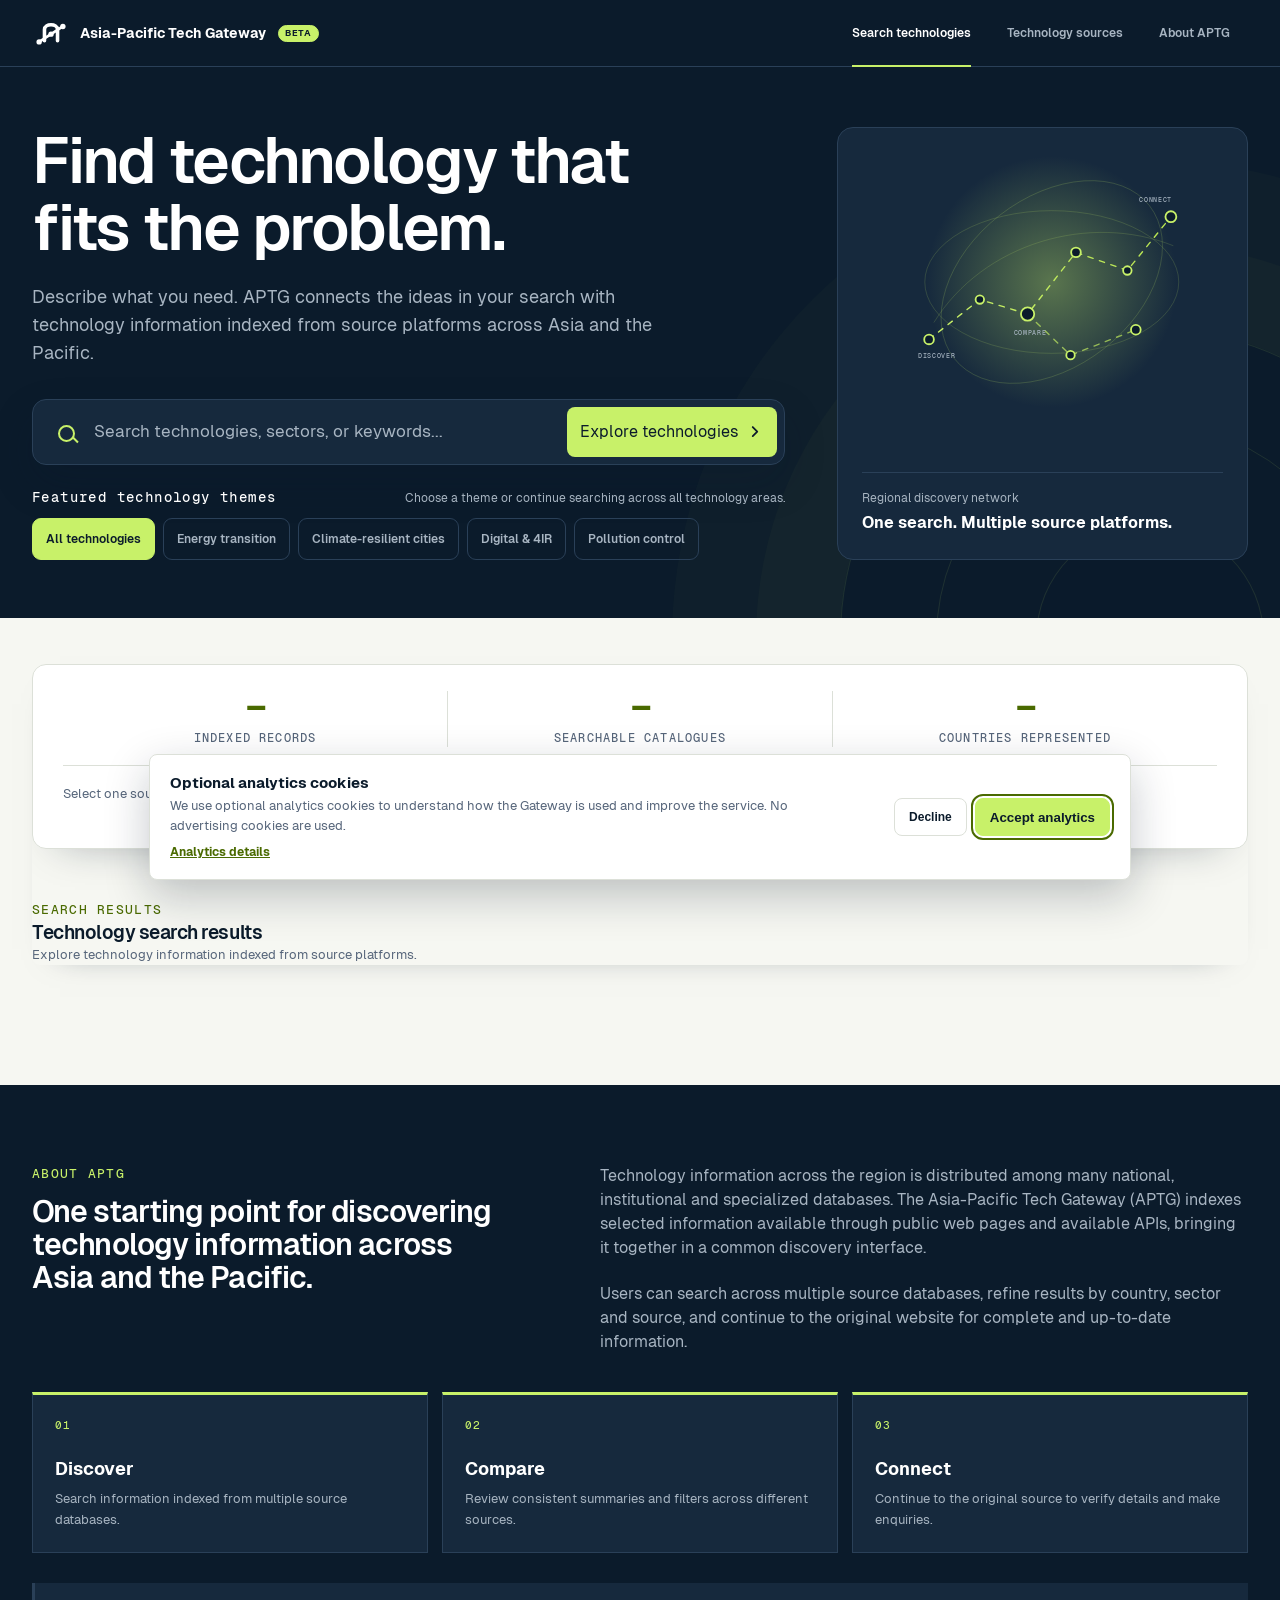
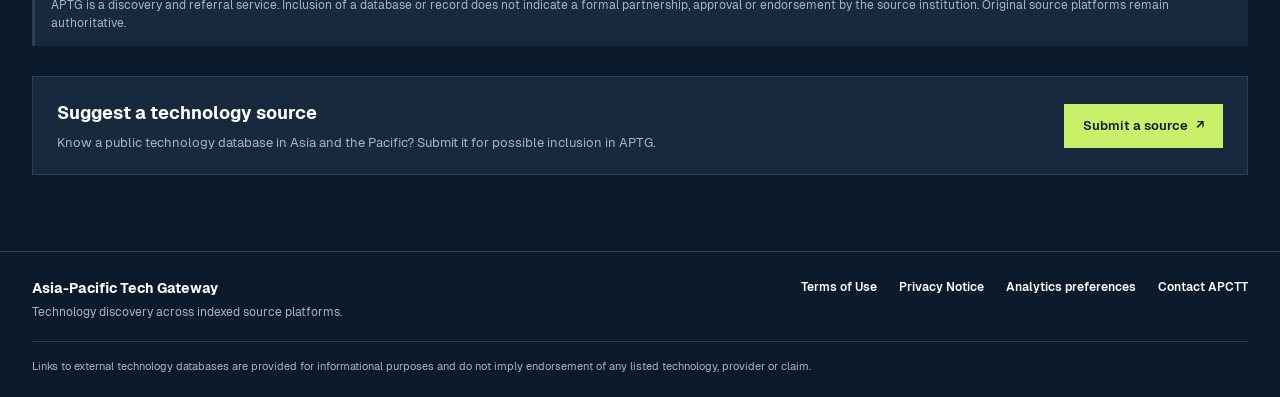
==== commit 54edd411: "Link technology source suggestions to Microsoft Forms" ====
--- a/frontend/index.html
+++ b/frontend/index.html
@@ -383,10 +383,10 @@
           <div class="about-source-cta">
             <div>
               <h3>Suggest a technology source</h3>
-              <p>Organizations maintaining technology databases in Asia and the Pacific may contact APCTT to suggest a source for consideration.</p>
-            </div>
-            <a href="https://apctt.org/form/contact-us" target="_blank" rel="noopener noreferrer">
-              Contact APCTT <span aria-hidden="true">↗</span>
+              <p>Know a public technology database in Asia and the Pacific? Submit it for possible inclusion in APTG.</p>
+            </div>
+            <a href="https://forms.cloud.microsoft/e/HPFAgeeRuU" target="_blank" rel="noopener noreferrer">
+              Submit a source <span aria-hidden="true">↗</span>
             </a>
           </div>
         </div>
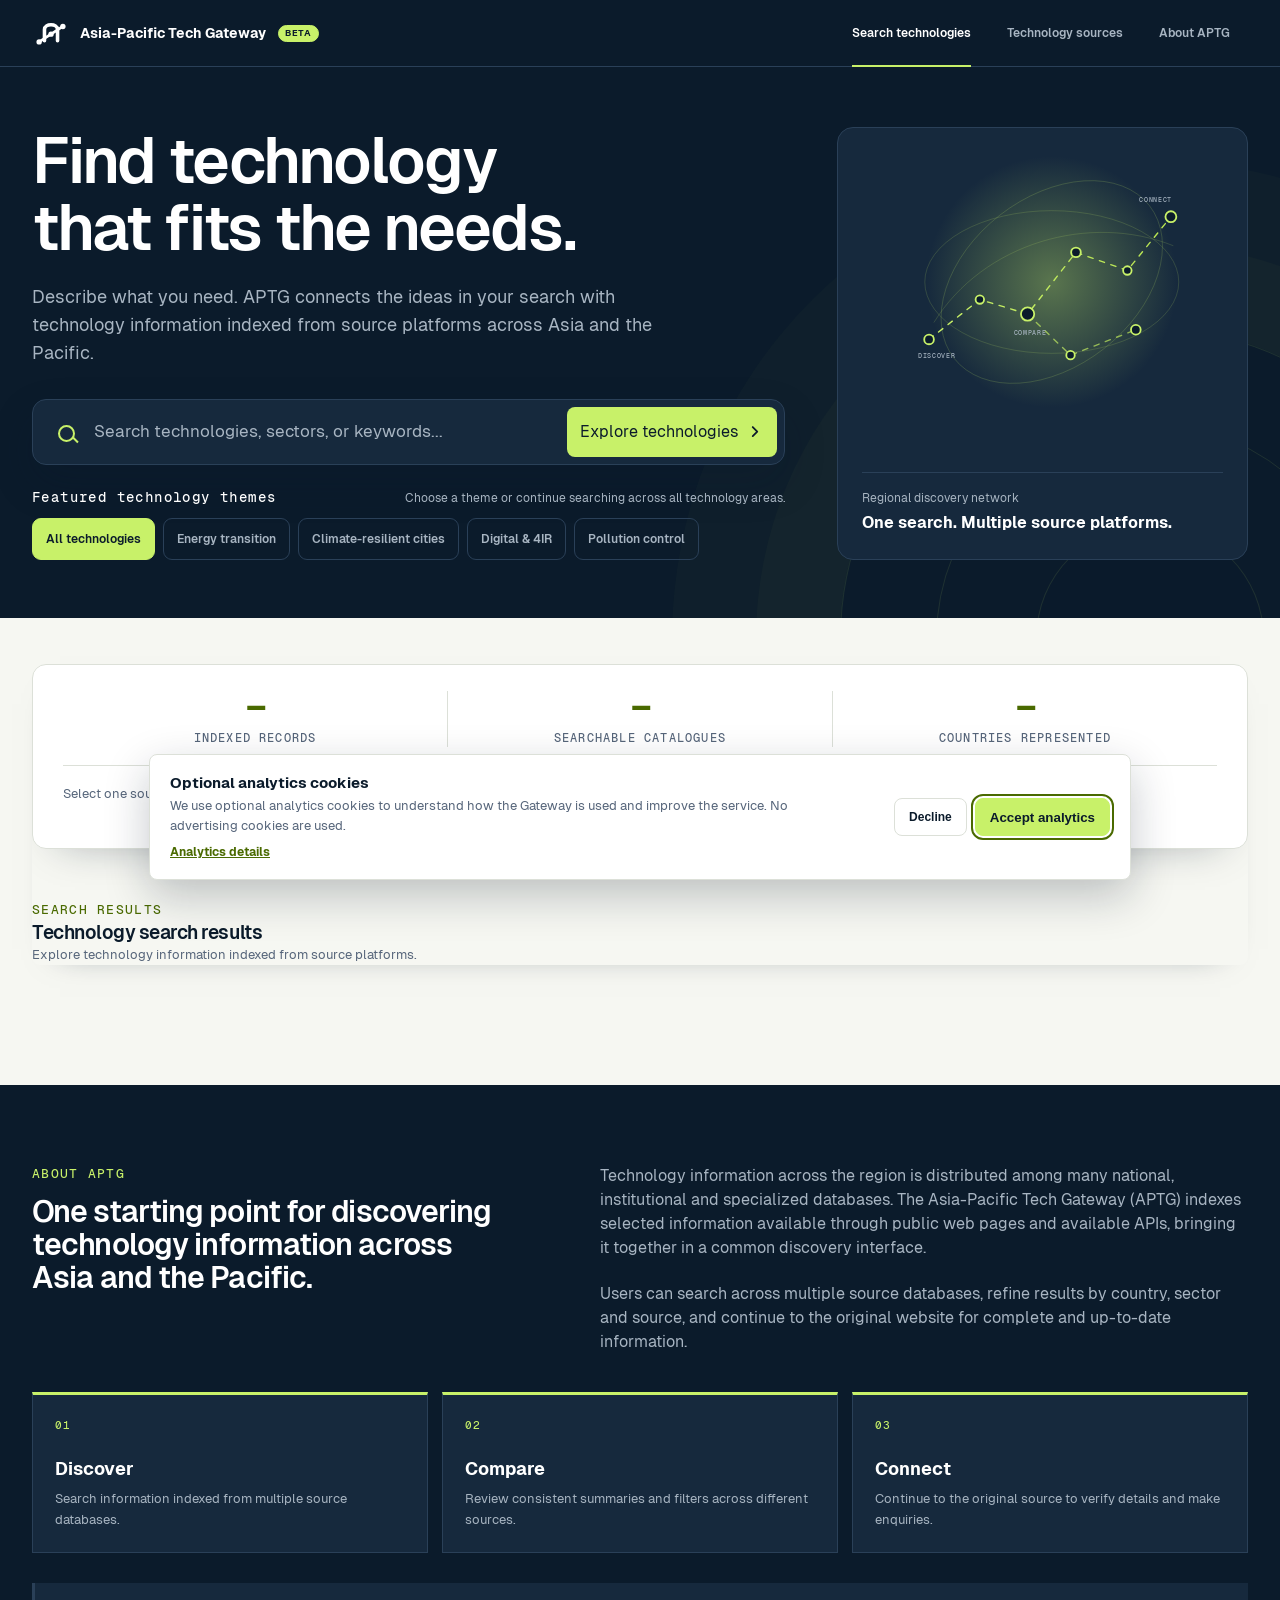
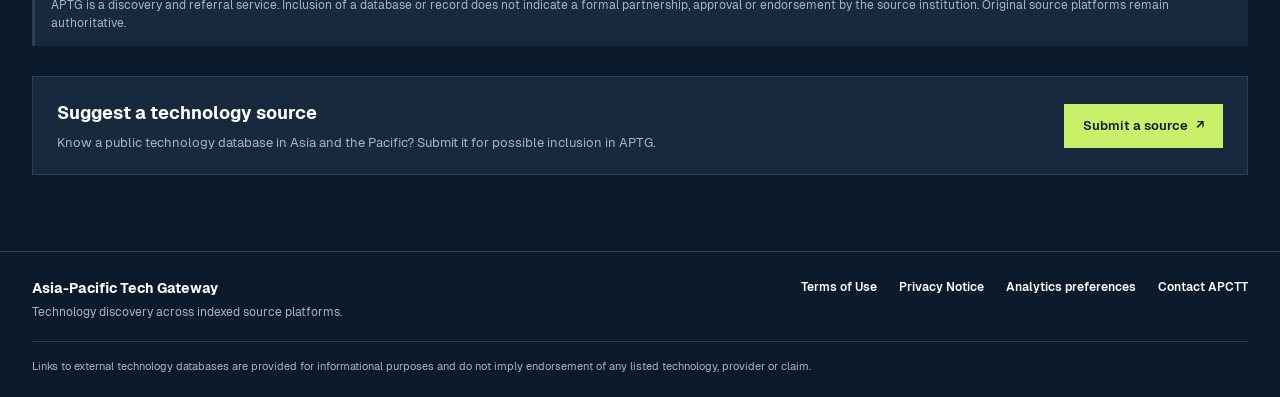
==== commit b3a09555: "Refine landing page headline" ====
--- a/frontend/index.html
+++ b/frontend/index.html
@@ -100,7 +100,7 @@
         <div class="hero-pattern" aria-hidden="true"></div>
         <div class="gateway-container hero-content">
           <div class="eyebrow"><span></span> Asia-Pacific Tech Gateway</div>
-          <h1>Find technology that fits the problem.</h1>
+          <h1>Find technology that fits the needs.</h1>
           <p>
             Describe what you need. APTG connects the ideas in your search with technology information indexed from source platforms across Asia and the Pacific.
           </p>
@@ -466,6 +466,6 @@
     <script src="security-utils.js?v=1" defer></script>
     <script src="compare-utils.js?v=2" defer></script>
     <script src="analytics.js?v=2" defer></script>
-    <script src="app.js?v=38" defer></script>
+    <script src="app.js?v=39" defer></script>
   </body>
 </html>
